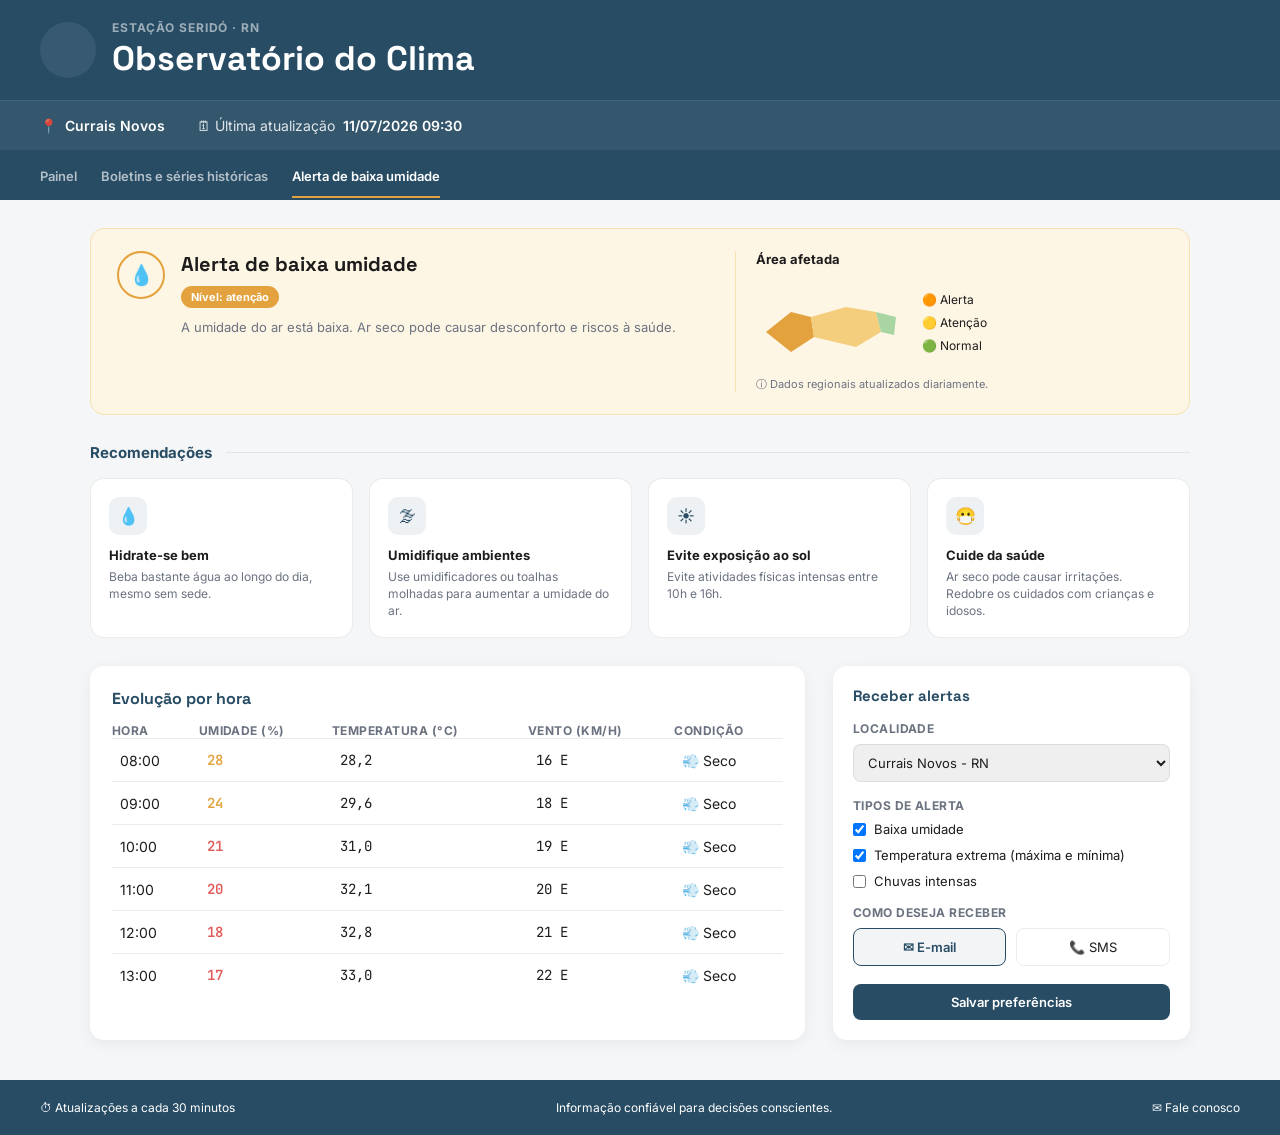
==== alerta/index.html @ 80318974 "Co-authored-by: CARLOS EDUARDO <eduardocarlospereira570-creator@users.noreply.github.com>" ====
<!DOCTYPE html>
<html lang="pt-BR">
<head>
<meta charset="UTF-8">
<meta name="viewport" content="width=device-width, initial-scale=1.0">
<title>Alerta de Baixa Umidade — Observatório do Clima</title>
<link rel="preconnect" href="https://fonts.googleapis.com">
<link rel="preconnect" href="https://fonts.gstatic.com" crossorigin>
<link href="https://fonts.googleapis.com/css2?family=Space+Grotesk:wght@500;600;700&family=Inter:wght@400;500;600&family=JetBrains+Mono:wght@400;500;700&display=swap" rel="stylesheet">
<link rel="stylesheet" href="../style-base.css">
<link rel="stylesheet" href="style-alerta.css">
</head>

<body>

<header class="cabecalho">
  <div class="marca">
    <div class="selo"></div>
    <div>
      <p class="rotulo-superior">Estação Seridó · RN</p>
      <h1 class="titulo-destaque">Observatório do Clima</h1>
    </div>
  </div>
  <div class="linha-meta">
    <div class="item-meta">📍 <strong>Currais Novos</strong></div>
    <div class="item-meta">🗓 Última atualização <strong>11/07/2026 09:30</strong></div>
  </div>

  <nav class="nav-paginas">
    <a href="../painel/index.html">Painel</a>
    <a href="../boletins/index.html">Boletins e séries históricas</a>
    <a href="../alerta/index.html" class="ativo">Alerta de baixa umidade</a>
  </nav>
</header>

<div class="conteudo">

  <!-- TOPO: DETALHE DO ALERTA + ÁREA AFETADA -->
  <div class="topo-alerta">

    <div class="alerta-detalhe">
      <div class="icone-alerta">💧</div>
      <div>
        <h2 class="titulo-destaque">Alerta de baixa umidade</h2>
        <span class="nivel-selo">Nível: atenção</span>
        <p>A umidade do ar está baixa. Ar seco pode causar desconforto e riscos à saúde.</p>
      </div>
    </div>

    <div class="area-afetada">
      <h3>Área afetada</h3>
      <div class="mapa-wrap">
        <svg class="mapa-svg" width="150" height="90" viewBox="0 0 150 90">
          <!-- forma simplificada do estado, dividida em regiões aproximadas -->
          <path d="M10,55 L35,35 L55,40 L58,60 L35,75 Z" fill="#E3A23D"></path>
          <path d="M55,40 L90,30 L120,35 L125,55 L100,70 L58,60 Z" fill="#F4CE7C"></path>
          <path d="M120,35 L140,40 L138,58 L125,55 Z" fill="#A8D5A2"></path>
        </svg>
        <div class="mapa-legenda">
          <span>🟠 Alerta</span>
          <span>🟡 Atenção</span>
          <span>🟢 Normal</span>
        </div>
      </div>
      <div class="mapa-nota">ⓘ Dados regionais atualizados diariamente.</div>
    </div>

  </div>

  <!-- RECOMENDAÇÕES -->
  <div class="titulo-secao"><h2>Recomendações</h2><div class="linha-titulo"></div></div>

  <div class="recomendacoes">
    <div class="recomendacao-card">
      <div class="recomendacao-icone">💧</div>
      <h4>Hidrate-se bem</h4>
      <p>Beba bastante água ao longo do dia, mesmo sem sede.</p>
    </div>
    <div class="recomendacao-card">
      <div class="recomendacao-icone">🌫</div>
      <h4>Umidifique ambientes</h4>
      <p>Use umidificadores ou toalhas molhadas para aumentar a umidade do ar.</p>
    </div>
    <div class="recomendacao-card">
      <div class="recomendacao-icone">☀️</div>
      <h4>Evite exposição ao sol</h4>
      <p>Evite atividades físicas intensas entre 10h e 16h.</p>
    </div>
    <div class="recomendacao-card">
      <div class="recomendacao-icone">😷</div>
      <h4>Cuide da saúde</h4>
      <p>Ar seco pode causar irritações. Redobre os cuidados com crianças e idosos.</p>
    </div>
  </div>

  <!-- EVOLUÇÃO POR HORA + RECEBER ALERTAS -->
  <div class="layout-alerta">

    <div class="evolucao-card">
      <h3 class="titulo-destaque">Evolução por hora</h3>
      <table>
        <thead>
          <tr><th>Hora</th><th>Umidade (%)</th><th>Temperatura (°C)</th><th>Vento (km/h)</th><th>Condição</th></tr>
        </thead>
        <tbody>
          <tr><td>08:00</td><td class="numero umidade-atencao">28</td><td class="numero">28,2</td><td class="numero">16 E</td><td>💨 Seco</td></tr>
          <tr><td>09:00</td><td class="numero umidade-atencao">24</td><td class="numero">29,6</td><td class="numero">18 E</td><td>💨 Seco</td></tr>
          <tr><td>10:00</td><td class="numero umidade-critica">21</td><td class="numero">31,0</td><td class="numero">19 E</td><td>💨 Seco</td></tr>
          <tr><td>11:00</td><td class="numero umidade-critica">20</td><td class="numero">32,1</td><td class="numero">20 E</td><td>💨 Seco</td></tr>
          <tr><td>12:00</td><td class="numero umidade-critica">18</td><td class="numero">32,8</td><td class="numero">21 E</td><td>💨 Seco</td></tr>
          <tr><td>13:00</td><td class="numero umidade-critica">17</td><td class="numero">33,0</td><td class="numero">22 E</td><td>💨 Seco</td></tr>
        </tbody>
      </table>
    </div>

    <div>
      <div class="preferencias-card">
        <h3 class="titulo-destaque">Receber alertas</h3>

        <h4>Localidade</h4>
        <select>
          <option>Currais Novos - RN</option>
          <option>Seridó Potiguar - RN</option>
          <option>Oeste Potiguar - RN</option>
        </select>

        <h4>Tipos de alerta</h4>
        <label class="tipo-alerta"><input type="checkbox" checked> Baixa umidade</label>
        <label class="tipo-alerta"><input type="checkbox" checked> Temperatura extrema (máxima e mínima)</label>
        <label class="tipo-alerta"><input type="checkbox"> Chuvas intensas</label>

        <h4>Como deseja receber</h4>
        <div class="metodos-recebimento">
          <div class="metodo-opcao selecionado">✉ E-mail</div>
          <div class="metodo-opcao">📞 SMS</div>
        </div>

        <button class="botao botao-primario botao-largo" style="margin-top:18px;">Salvar preferências</button>
      </div>
    </div>

  </div>

</div>

<footer class="rodape">
  <span>⏱ Atualizações a cada 30 minutos</span>
  <span>Informação confiável para decisões conscientes.</span>
  <span>✉ Fale conosco</span>
</footer>

</body>
</html>
---- style-base.css ----
/* ==========================================================================
   OBSERVATÓRIO DO CLIMA — style-base.css
   Compartilhado pelas 3 páginas: painel, boletins e alerta.
   Precisa ser carregado ANTES do CSS específico de cada página no <head>.

   ÍNDICE:
   1. RESET E VARIÁVEIS
   2. BASE (body, tipografia)
   3. CABEÇALHO E RODAPÉ
   4. CONTAINER GERAL
   5. COMPONENTES REUTILIZÁVEIS (título de seção, botões)
   6. RESPONSIVO (regras que valem pras 3 páginas)
   ========================================================================== */


/* ==========================================================================
   1. RESET E VARIÁVEIS
   ========================================================================== */
* {
  margin: 0;
  padding: 0;
  box-sizing: border-box;
}

:root {
  --cor-primaria: #274c64;
  --cor-secundaria: #2ecc71;
  --cor-terciaria: #e35c5c;
  --cor-alerta: #e3a23d;
  --cor-fundo: #f4f6f7;
  --cor-cartao: #ffffff;
  --cor-texto: #1c1c1c;
  --cor-texto-suave: #6b7280;
  --cor-borda: rgba(0, 0, 0, 0.08);
  --raio: 14px;
  --sombra: 0 4px 16px rgba(0, 0, 0, 0.06);
  --fonte-corpo: 'Inter', sans-serif;
  --fonte-titulo: 'Space Grotesk', sans-serif;
  --fonte-mono: 'JetBrains Mono', monospace;
}


/* ==========================================================================
   2. BASE
   ========================================================================== */
body {
  background-color: var(--cor-fundo);
  color: var(--cor-texto);
  font-family: var(--fonte-corpo);
}

.titulo-destaque { font-family: var(--fonte-titulo); margin: 0; }
.numerico { font-family: var(--fonte-mono); }


/* ==========================================================================
   3. CABEÇALHO E RODAPÉ (aparecem nas 3 páginas)
   ========================================================================== */
.cabecalho {
  width: 100%;
  background-color: var(--cor-primaria);
  color: white;
  padding: 20px 40px 0;
}

.marca {
  display: flex;
  align-items: center;
  gap: 16px;
  font-size: 1.5rem;
  font-weight: bold;
}

.marca .selo {
  width: 56px;
  height: 56px;
  border-radius: 50%;
  background: rgba(255, 255, 255, 0.08);
  display: flex;
  align-items: center;
  justify-content: center;
}

.rotulo-superior {
  margin: 0 0 2px;
  font-size: 12px;
  letter-spacing: 0.08em;
  text-transform: uppercase;
  color: rgba(255, 255, 255, 0.55);
}

.marca h1 {
  font-size: 34px;
  font-weight: 700;
  color: #fff;
}

/* Currais Novos + última atualização */
.linha-meta {
  display: flex;
  gap: 32px;
  font-size: 14px;
  color: rgba(255, 255, 255, 0.85);
  background: rgba(255, 255, 255, 0.06);
  margin: 20px -40px 0;
  padding: 16px 40px;
  border-top: 1px solid rgba(255, 255, 255, 0.08);
}

.item-meta { display: flex; align-items: center; gap: 8px; }
.item-meta strong { color: #fff; font-weight: 600; }

/* menu de navegação entre as 3 páginas, dentro do cabeçalho */
.nav-paginas {
  display: flex;
  gap: 24px;
  margin-top: 14px;
  padding-top: 4px;
  padding-bottom: 2px;
}

.nav-paginas a {
  font-size: 13px;
  font-weight: 600;
  color: rgba(255, 255, 255, 0.65);
  text-decoration: none;
  padding-bottom: 12px;
  border-bottom: 2px solid transparent;
}

.nav-paginas a:hover { color: rgba(255, 255, 255, 0.9); }

.nav-paginas a.ativo {
  color: #fff;
  border-bottom-color: var(--cor-alerta);
}

.rodape {
  width: 100%;
  background-color: var(--cor-primaria);
  color: white;
  display: flex;
  justify-content: space-between;
  flex-wrap: wrap;
  gap: 10px;
  padding: 20px 40px;
  font-size: 12px;
}


/* ==========================================================================
   4. CONTAINER GERAL
   ========================================================================== */
.conteudo {
  max-width: 1180px;
  margin: 0 auto;
  padding: 28px 40px 40px;
}


/* ==========================================================================
   5. COMPONENTES REUTILIZÁVEIS (usados nas 3 páginas)
   ========================================================================== */

/* título de seção com linha ao lado (ex: "Condições agora", "Boletins recentes") */
.titulo-secao { display: flex; align-items: center; gap: 14px; margin-bottom: 16px; }
.titulo-secao h2 { font-size: 15px; font-weight: 700; white-space: nowrap; color: var(--cor-primaria); }
.titulo-secao .linha-titulo { flex: 1; height: 1px; background: var(--cor-borda); }

/* botões */
.botao {
  font-family: var(--fonte-corpo);
  font-size: 13px;
  font-weight: 600;
  padding: 10px 18px;
  border-radius: 8px;
  border: none;
  cursor: pointer;
}

.botao-primario { background: var(--cor-primaria); color: #fff; }
.botao-secundario { background: transparent; color: var(--cor-primaria); border: 1px solid var(--cor-borda); }
.botao-largo { width: 100%; margin-top: 12px; }

/* tabela padrão (usada nas 3 páginas, com pequenos ajustes locais em cada CSS específico) */
table { width: 100%; border-collapse: collapse; font-size: 14px; }

thead th {
  text-align: left;
  font-size: 12px;
  text-transform: uppercase;
  letter-spacing: 0.04em;
  color: var(--cor-texto-suave);
  border-bottom: 1px solid var(--cor-borda);
}

tbody td { padding: 12px 8px; border-bottom: 1px solid var(--cor-borda); }
tbody tr:last-child td { border-bottom: none; }


/* ==========================================================================
   6. RESPONSIVO (regras válidas nas 3 páginas)
   ========================================================================== */
@media (max-width: 560px) {
  .cabecalho, .conteudo, .rodape { padding-left: 20px; padding-right: 20px; }
}
---- alerta/style-alerta.css ----
/* ==========================================================================
   OBSERVATÓRIO DO CLIMA — style-alerta.css
   Estilos EXCLUSIVOS da página alerta/index.html
   Precisa do style-base.css carregado antes (variáveis, cabeçalho, rodapé,
   botões e título de seção vêm de lá).
   ========================================================================== */

/* topo: cartão de alerta + área afetada, lado a lado */
.topo-alerta {
  display: grid;
  grid-template-columns: 1.4fr 1fr;
  gap: 20px;
  background: #FEF6E4;
  border: 1px solid #F6E2B3;
  border-radius: var(--raio);
  padding: 22px 26px;
  margin-bottom: 28px;
}

.alerta-detalhe { display: flex; gap: 16px; }

.icone-alerta {
  width: 48px;
  height: 48px;
  flex-shrink: 0;
  border-radius: 50%;
  border: 2px solid var(--cor-alerta);
  color: var(--cor-alerta);
  display: flex;
  align-items: center;
  justify-content: center;
  font-size: 20px;
}

.alerta-detalhe h2 { font-size: 20px; margin-bottom: 8px; }

.nivel-selo {
  display: inline-block;
  background: var(--cor-alerta);
  color: #fff;
  font-size: 11px;
  font-weight: 700;
  padding: 4px 10px;
  border-radius: 999px;
  margin-bottom: 10px;
}

.alerta-detalhe p { font-size: 13px; color: var(--cor-texto-suave); line-height: 1.5; }

/* área afetada (mapa simplificado) */
.area-afetada { border-left: 1px solid #F6E2B3; padding-left: 20px; }
.area-afetada h3 { font-size: 13px; margin-bottom: 10px; color: var(--cor-texto); }

.mapa-wrap { display: flex; align-items: center; gap: 16px; }
.mapa-svg { flex-shrink: 0; }

.mapa-legenda { display: flex; flex-direction: column; gap: 8px; font-size: 12px; }
.mapa-legenda span { display: flex; align-items: center; gap: 6px; }

.mapa-nota {
  font-size: 11px;
  color: var(--cor-texto-suave);
  margin-top: 10px;
  display: flex;
  gap: 6px;
}

/* recomendações */
.recomendacoes {
  display: grid;
  grid-template-columns: repeat(4, 1fr);
  gap: 16px;
  margin-bottom: 28px;
}

.recomendacao-card {
  background: var(--cor-cartao);
  border: 1px solid var(--cor-borda);
  border-radius: var(--raio);
  padding: 18px;
}

.recomendacao-icone {
  width: 38px;
  height: 38px;
  border-radius: 10px;
  background: rgba(39, 76, 100, 0.08);
  color: var(--cor-primaria);
  display: flex;
  align-items: center;
  justify-content: center;
  margin-bottom: 12px;
  font-size: 17px;
}

.recomendacao-card h4 { font-size: 13px; margin-bottom: 6px; }
.recomendacao-card p { font-size: 12px; color: var(--cor-texto-suave); line-height: 1.4; }

/* duas colunas: evolução por hora + preferências de alerta */
.layout-alerta { display: grid; grid-template-columns: 2fr 1fr; gap: 28px; }

.evolucao-card {
  background: var(--cor-cartao);
  border-radius: var(--raio);
  box-shadow: var(--sombra);
  padding: 22px;
}

.evolucao-card h3 { font-size: 16px; margin-bottom: 14px; color: var(--cor-primaria); }

.numero { font-family: var(--fonte-mono); }
.umidade-atencao { color: var(--cor-alerta); font-weight: 600; }
.umidade-critica { color: var(--cor-terciaria); font-weight: 600; }

/* cartão de preferências de alerta, na lateral */
.preferencias-card {
  background: var(--cor-cartao);
  border-radius: var(--raio);
  box-shadow: var(--sombra);
  padding: 20px;
}

.preferencias-card h3 { font-size: 15px; margin-bottom: 16px; color: var(--cor-primaria); }
.preferencias-card h4 { font-size: 12px; text-transform: uppercase; letter-spacing: 0.04em; color: var(--cor-texto-suave); margin: 16px 0 8px; }

.preferencias-card select {
  width: 100%;
  font-family: var(--fonte-corpo);
  font-size: 13px;
  padding: 9px 10px;
  border-radius: 8px;
  border: 1px solid var(--cor-borda);
  color: var(--cor-texto);
}

.tipo-alerta {
  display: flex;
  align-items: center;
  gap: 8px;
  font-size: 13px;
  margin-bottom: 10px;
}

.metodos-recebimento { display: flex; gap: 10px; }

.metodo-opcao {
  flex: 1;
  display: flex;
  align-items: center;
  justify-content: center;
  gap: 6px;
  font-size: 13px;
  padding: 10px;
  border-radius: 8px;
  border: 1px solid var(--cor-borda);
  cursor: pointer;
}

.metodo-opcao.selecionado {
  border-color: var(--cor-primaria);
  background: rgba(39, 76, 100, 0.06);
  color: var(--cor-primaria);
  font-weight: 600;
}


/* ===== RESPONSIVO (só do alerta) ===== */
@media (max-width: 900px) {
  .topo-alerta { grid-template-columns: 1fr; }
  .area-afetada { border-left: none; padding-left: 0; border-top: 1px solid #F6E2B3; padding-top: 16px; }
  .recomendacoes { grid-template-columns: repeat(2, 1fr); }
  .layout-alerta { grid-template-columns: 1fr; }
}

@media (max-width: 560px) {
  .recomendacoes { grid-template-columns: 1fr; }
}
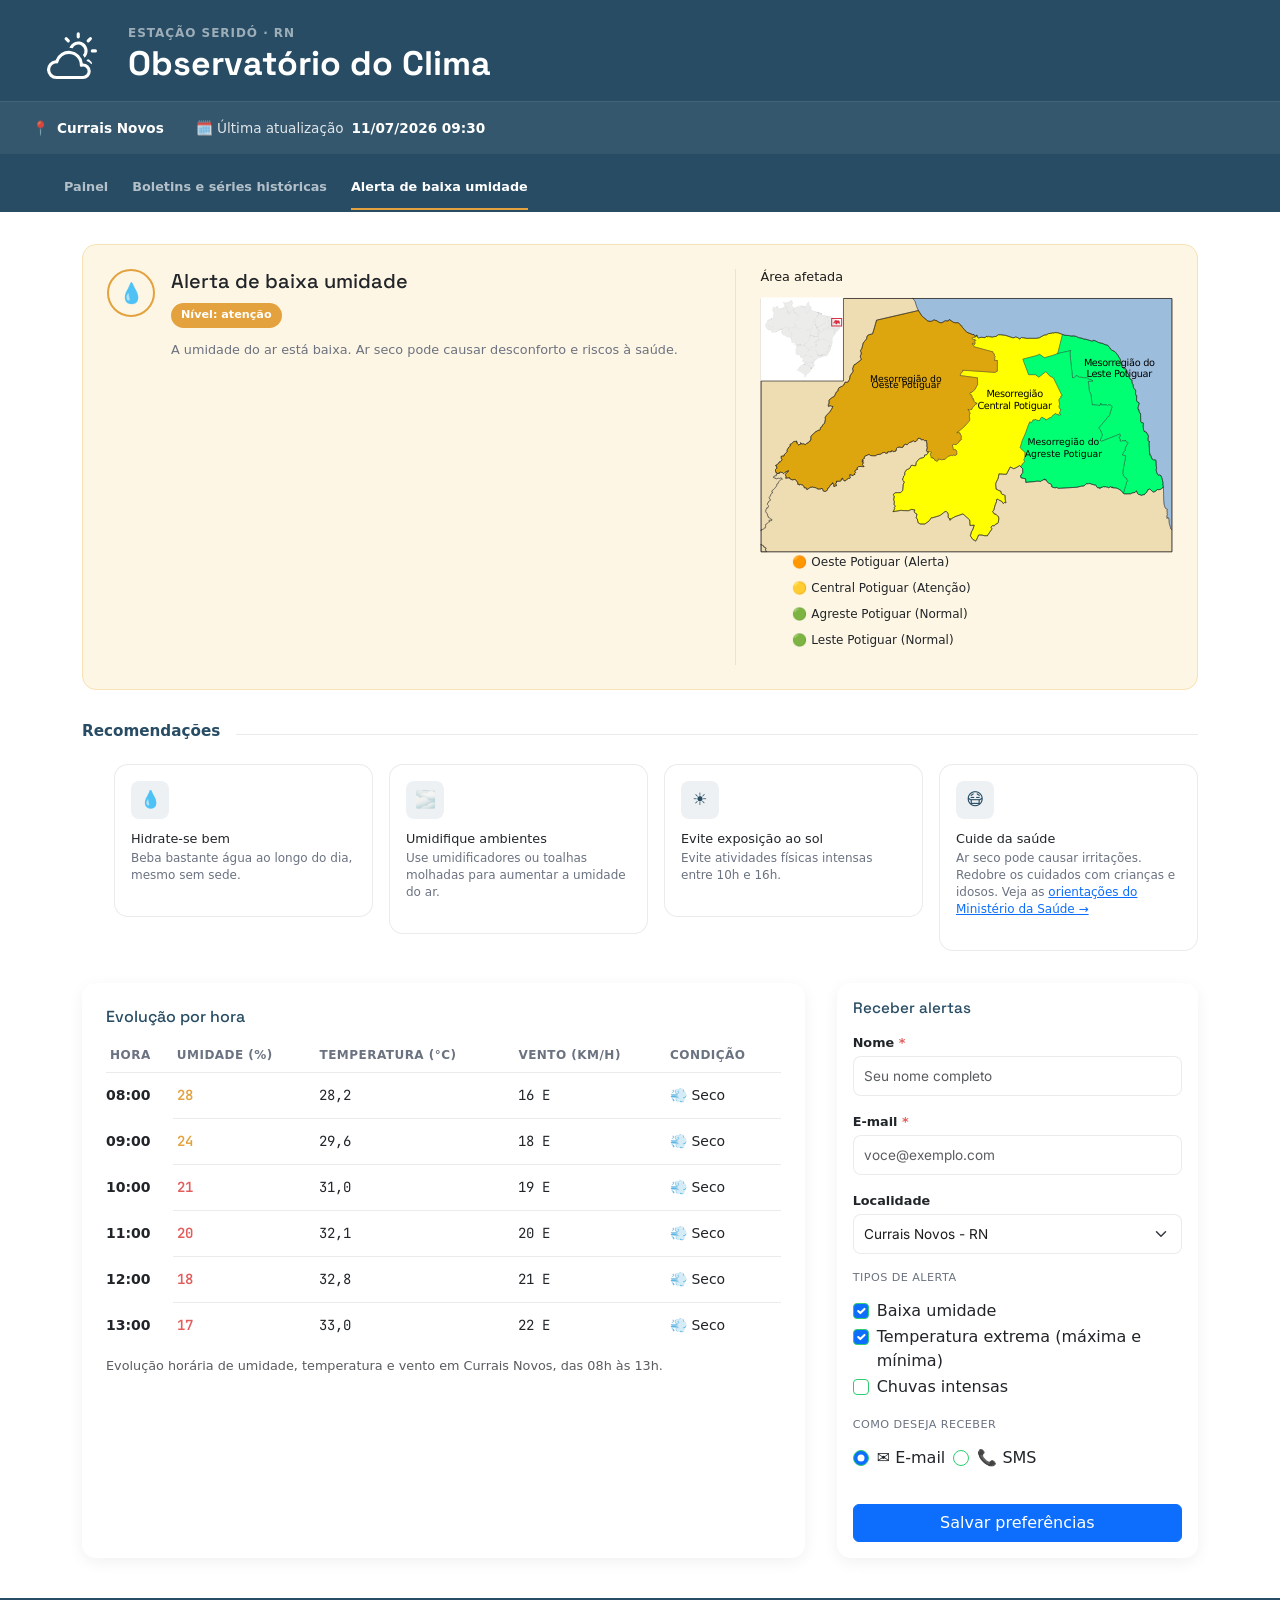
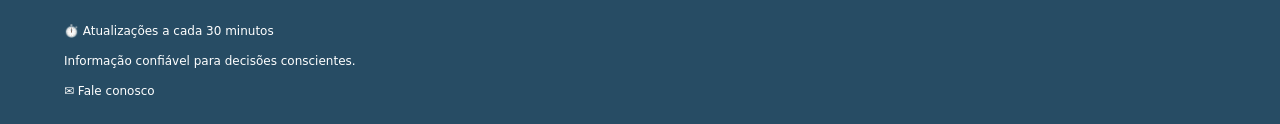
==== commit 1eec3305: "Resultado Final Co-authored-by: CARLOS EDUARDO <eduardocarlospereira570-creator@users.noreply.github" ====
--- a/alerta/index.html
+++ b/alerta/index.html
@@ -9,13 +9,20 @@
 <link href="https://fonts.googleapis.com/css2?family=Space+Grotesk:wght@500;600;700&family=Inter:wght@400;500;600&family=JetBrains+Mono:wght@400;500;700&display=swap" rel="stylesheet">
 <link rel="stylesheet" href="../style-base.css">
 <link rel="stylesheet" href="style-alerta.css">
+<!-- Bootstrap usado só no formulário "Receber alertas"  -->
+<link href="https://cdn.jsdelivr.net/npm/bootstrap@5.3.3/dist/css/bootstrap.min.css" rel="stylesheet">
 </head>
 
 <body>
 
 <header class="cabecalho">
   <div class="marca">
-    <div class="selo"></div>
+    <div class="selo">
+      <svg xmlns="http://www.w3.org/2000/svg" width="80" height="50" fill="currentColor" class="bi bi-cloud-sun" viewBox="0 0 16 16" aria-hidden="true">
+        <path d="M7 8a3.5 3.5 0 0 1 3.5 3.555.5.5 0 0 0 .624.492A1.503 1.503 0 0 1 13 13.5a1.5 1.5 0 0 1-1.5 1.5H3a2 2 0 1 1 .1-3.998.5.5 0 0 0 .51-.375A3.5 3.5 0 0 1 7 8m4.473 3a4.5 4.5 0 0 0-8.72-.99A3 3 0 0 0 3 16h8.5a2.5 2.5 0 0 0 0-5z"/>
+        <path d="M10.5 1.5a.5.5 0 0 0-1 0v1a.5.5 0 0 0 1 0zm3.743 1.964a.5.5 0 1 0-.707-.707l-.708.707a.5.5 0 0 0 .708.708zm-7.779-.707a.5.5 0 0 0-.707.707l.707.708a.5.5 0 1 0 .708-.708zm1.734 3.374a2 2 0 1 1 3.296 2.198q.3.423.516.898a3 3 0 1 0-4.84-3.225q.529.017 1.028.129m4.484 4.074c.6.215 1.125.59 1.522 1.072a.5.5 0 0 0 .039-.742l-.707-.707a.5.5 0 0 0-.854.377M14.5 6.5a.5.5 0 0 0 0 1h1a.5.5 0 0 0 0-1z"/>
+      </svg>
+    </div>
     <div>
       <p class="rotulo-superior">Estação Seridó · RN</p>
       <h1 class="titulo-destaque">Observatório do Clima</h1>
@@ -26,20 +33,22 @@
     <div class="item-meta">🗓 Última atualização <strong>11/07/2026 09:30</strong></div>
   </div>
 
-  <nav class="nav-paginas">
-    <a href="../painel/index.html">Painel</a>
-    <a href="../boletins/index.html">Boletins e séries históricas</a>
-    <a href="../alerta/index.html" class="ativo">Alerta de baixa umidade</a>
+  <nav class="nav-paginas" aria-label="Navegação principal">
+    <ul class="lista-sem-marcador" style="display:flex; flex-wrap:wrap; gap:inherit; margin:0;">
+      <li><a href="../painel/index.html">Painel</a></li>
+      <li><a href="../boletins/index.html">Boletins e séries históricas</a></li>
+      <li><a href="../alerta/index.html" class="ativo" aria-current="page">Alerta de baixa umidade</a></li>
+    </ul>
   </nav>
 </header>
 
-<div class="conteudo">
+<main class="conteudo">
 
   <!-- TOPO: DETALHE DO ALERTA + ÁREA AFETADA -->
-  <div class="topo-alerta">
+  <section class="topo-alerta" aria-label="Detalhe do alerta atual" role="status">
 
     <div class="alerta-detalhe">
-      <div class="icone-alerta">💧</div>
+      <div class="icone-alerta" aria-hidden="true">💧</div>
       <div>
         <h2 class="titulo-destaque">Alerta de baixa umidade</h2>
         <span class="nivel-selo">Nível: atenção</span>
@@ -49,104 +58,544 @@
 
     <div class="area-afetada">
       <h3>Área afetada</h3>
-      <div class="mapa-wrap">
-        <svg class="mapa-svg" width="150" height="90" viewBox="0 0 150 90">
-          <!-- forma simplificada do estado, dividida em regiões aproximadas -->
-          <path d="M10,55 L35,35 L55,40 L58,60 L35,75 Z" fill="#E3A23D"></path>
-          <path d="M55,40 L90,30 L120,35 L125,55 L100,70 L58,60 Z" fill="#F4CE7C"></path>
-          <path d="M120,35 L140,40 L138,58 L125,55 Z" fill="#A8D5A2"></path>
-        </svg>
-        <div class="mapa-legenda">
-          <span>🟠 Alerta</span>
-          <span>🟡 Atenção</span>
-          <span>🟢 Normal</span>
-        </div>
+     <div class="mapa-wrap">
+        <div class="area-affected">
+        <svg
+   xmlns:dc="http://purl.org/dc/elements/1.1/"
+   xmlns:cc="http://creativecommons.org/ns#"
+   xmlns:rdf="http://www.w3.org/1999/02/22-rdf-syntax-ns#"
+   xmlns:svg="http://www.w3.org/2000/svg"
+   xmlns="http://www.w3.org/2000/svg"
+   xmlns:sodipodi="http://sodipodi.sourceforge.net/DTD/sodipodi-0.dtd"
+   xmlns:inkscape="http://www.inkscape.org/namespaces/inkscape"
+   xml:space="preserve"
+   width="450mm"
+   height="279.4mm"
+   style="shape-rendering:geometricPrecision; text-rendering:geometricPrecision; image-rendering:optimizeQuality; fill-rule:evenodd"
+   viewBox="0 0 450000 279400"
+   id="svg3746"
+   version="1.1"
+   inkscape:version="0.48.1 "
+   sodipodi:docname="a - Cópia.svg"><metadata
+   id="metadata4061"><rdf:RDF><cc:Work
+       rdf:about=""><dc:format>image/svg+xml</dc:format><dc:type
+         rdf:resource="http://purl.org/dc/dcmitype/StillImage" /><dc:title /></cc:Work></rdf:RDF></metadata><sodipodi:namedview
+   pagecolor="#ffffff"
+   bordercolor="#666666"
+   borderopacity="1"
+   objecttolerance="10"
+   gridtolerance="10"
+   guidetolerance="10"
+   inkscape:pageopacity="0"
+   inkscape:pageshadow="2"
+   inkscape:window-width="1024"
+   inkscape:window-height="538"
+   id="namedview4059"
+   showgrid="false"
+   inkscape:zoom="0.44"
+   inkscape:cx="714.54785"
+   inkscape:cy="541.24847"
+   inkscape:window-x="-8"
+   inkscape:window-y="-8"
+   inkscape:window-maximized="1"
+   inkscape:current-layer="svg3746" />
+<defs
+   id="defs3748">
+<style
+   type="text/css"
+   id="style3750">
+
+.str0 {stroke:#72706F;stroke-width:76;stroke-linecap:round;stroke-linejoin:round}
+.str5 {stroke:#C2C1C1;stroke-width:76}
+.str2 {stroke:#131516;stroke-width:76;stroke-linecap:round;stroke-linejoin:round}
+.str6 {stroke:#D82B40;stroke-width:76}
+.str4 {stroke:#1F1A17;stroke-width:353}
+.str1 {stroke:#72706F;stroke-width:353;stroke-linecap:round;stroke-linejoin:round}
+.str3 {stroke:#131516;stroke-width:353;stroke-linecap:round;stroke-linejoin:round}
+.str8 {stroke:#1F1A17;stroke-width:706}
+.str7 {stroke:#D82B40;stroke-width:1058}
+.fil3 {fill:none}
+.fil4 {fill:#FFFFFF}
+.fil2 {fill:#9DBDDD}
+.fil0 {fill:#EEDDB3}
+.fil1 {fill:#F6EAD9}
+.fil6 {fill:#D82B40}
+.fil5 {fill:#ECECEB}
+
+</style>
+</defs>
+<g
+   id="Terreno">
+<path
+   id="uf_23"
+   class="fil0"
+   d="M166726 1622l1767 2210 767 1332 1607 5306 1631 3732 113 57 -525 661 -11751 2711 -10450 2410 -2408 555 -20345 4697 -1281 4591 -1054 3783 -1978 6400 -118 195 -3962 924 -1324 841 -90 69 -653 1268 -443 2338 -3693 4565 -1330 5564 -1608 2791 368 1010 404 1112 -10 1615 -859 1867 -41 409 169 1245 836 1623 -59 946 -376 276 -1005 738 -2019 1579 -2760 2160 -1376 543 -1255 2631 -52 551 -542 1075 463 2269 -137 1283 -2417 3454 -67 93 -597 1026 -638 4100 -725 599 -417 1363 -327 425 -1489 494 -1775 -265 -1656 3385 -1129 794 -3938 1991 -571 893 -357 856 -44 1708 -1831 1062 -2379 5008 -2238 1049 -2719 2102 -717 959 0 33 -16 3028 -802 1926 87 1551 208 286 1631 -815 1343 195 499 527 1221 77 -1329 2824 -29 42 -2057 3076 -3753 3943 -303 514 -939 1595 301 1774 -1014 4640 -2062 1644 -489 1703 -1482 964 -97 65 -435 604 51 1029 -144 841 -1255 857 -954 -373 -1029 1093 -1597 560 -4506 4113 -839 1276 -62 92 -43 3743 -890 774 116 476 -679 56 -1163 1353 -247 486 -1615 376 -1641 1618 -1770 -1163 -1973 394 -293 -386 -879 -1152 -67 1571 -2097 908 -840 -646 -860 -1126 165 -759 -859 -252 301 -1366 -1389 281 -766 -224 -391 445 -973 121 -2137 2024 -1859 1132 563 1504 -1726 1250 -175 126 -1289 2289 -784 1755 509 506 -126 402 -3235 3222 -67 1320 -3030 285 -245 2385 1122 1087 -438 620 -565 1068 -1191 1108 -864 -172 -1004 2104 -995 530 -1307 923 -527 515 828 496 80 1011 64 812 502 304 -1788 1595 -28 1738 522 1919 1497 574 106 406 -232 90 -231 581 -988 276 314 1293 -1772 129 -494 262 -291 975 -833 358 928 848 558 -156 916 144 54 501 394 219 519 103 2549 -656 1031 447 1467 -1000 210 100 1227 1692 -774 -192 -3485 3006 -77 538 -172 1204 -1572 846 -69 1795 -2876 3542 -2027 1494 -447 1752 656 486 403 -327 -2286 2745 110 589 -815 522 -54 792 -1144 1402 1162 1023 442 1716 -2049 1335 -289 1360 -717 340 -214 1384 1186 1396 -28 1147 -556 1076 -1216 133 208 525 -455 162 -1019 1996 366 625 -301 515 -11 17 916 1991 1044 720 -183 1233 885 1344 -198 554 -43 123 97 265 1281 437 1317 1608 1741 640 -380 1263 -1412 -476 -1363 47 -96 110 659 828 100 741 -1613 412 -748 707 -664 1023 -1795 1076 -118 216 854 1103 -229 365 -577 919 209 877 -553 195 -767 270 -1363 1075 -1854 214 18 1096 -237 18 0 -253222 165568 0zm-165568 268551l296 105 2585 1294 193 1299 2338 875 -26 753 -841 1518 679 401 484 1129 594 422 -6302 0 0 -7796z" />
+<path
+   id="uf_25"
+   class="fil0"
+   d="M1158 254820l224 -15 -18 -1096 1854 -213 1363 -1075 767 -270 553 -196 -208 -877 576 -918 229 -365 -854 -1104 118 -216 1795 -1075 664 -1024 748 -707 1613 -412 -100 -740 -659 -829 95 -110 1364 -46 1412 475 380 -1262 -1741 -641 -1317 -1607 -1281 -438 -97 -265 43 -123 198 -553 -884 -1345 182 -1232 -1044 -720 -916 -1991 11 -18 301 -515 -366 -624 1019 -1996 455 -163 -208 -524 1217 -134 555 -1075 28 -1147 -1185 -1397 213 -1384 718 -339 288 -1361 2050 -1335 -443 -1715 -1162 -1024 1144 -1402 54 -792 816 -522 -111 -589 2286 -2744 -403 326 -656 -486 447 -1751 2027 -1495 2876 -3541 69 -1796 1572 -846 172 -1204 77 -537 3485 -3007 774 193 -1226 -1692 -211 -101 -1466 1001 -1032 -448 -2549 656 -519 -103 -394 -218 -54 -502 -915 -144 -559 157 -928 -849 833 -357 291 -975 494 -263 1772 -128 -314 -1294 988 -275 231 -581 232 -90 352 -137 1793 -103 -561 -357 566 -715 1289 -252 1656 337 268 74 1427 1238 1317 -1371 1085 -548 1091 -759 2014 -401 -2068 1816 -1626 2284 -20 203 820 1656 -368 2065 2392 -275 1688 -409 92 59 311 1163 2567 1260 2338 -439 584 -47 1047 682 553 463 376 419 270 1021 797 623 170 2155 1147 -250 339 975 1158 -581 553 -28 388 185 437 208 980 -105 165 92 1322 1611 548 1468 139 226 2150 134 622 1898 3771 -2623 658 293 1369 -635 1196 360 208 36 3125 537 970 1179 563 100 3079 -8 1556 -892 1448 3161 1816 411 110 26 404 -62 2068 -1427 304 -1863 1451 -900 1430 -2572 241 -203 798 -321 316 -741 648 -67 265 -1188 671 -114 54 44 157 1191 898 939 -514 1528 846 126 766 72 592 -736 1064 -20 -848 -2609 1376 -1617 -723 -211 82 -348 4054 -84 1219 -931 77 -1595 1479 -810 23 1154 1374 1701 1270 -31 538 -98 988 -1126 33 -24 2084 -1407 1319 55 471 -368 231 -623 -496 -522 33 -2675 3326 1230 653 -1004 1489 -385 -303 -1016 1155 -1402 -1047 -1088 1108 -1325 1302 -455 931 -442 5 -52 -1101 -895 1595 -1684 1862 -309 2588 123 1728 83 -36 -363 -13 -126 -1564 -1585 111 -869 1167 -1353 -1864 -972 1728 -826 -43 -136 -307 -334 -1196 -371 240 -373 1052 -1111 1183 -491 -95 -1700 627 -746 3884 -1723 815 -216 34 -11 1242 1104 2361 298 3665 28 965 -1118 2600 -394 1909 -288 1761 -1335 1320 -442 471 -399 1049 1065 2420 164 428 -1533 1736 -35 2183 -47 -59 -908 1644 6 745 848 2817 -782 592 -2919 962 -921 2312 -375 2124 442 1662 -399 1232 -2600 507 -239 846 -275 2006 434 2183 -2227 3113 -1137 1206 -885 196 -7 1206 918 1692 -268 1042 -1095 658 -1659 337 -458 1181 -155 339 16 1284 190 990 1569 1785 -391 437 3 1101 1078 2384 -3 -193 810 587 3292 -244 1847 635 1355 -923 3722 1021 1374 1105 -172 -1026 2098 -1000 1140 -2194 350 -165 1787 -1085 916 -2881 669 -604 282 -525 245 -1600 1178 -2227 2958 -489 3480 -1420 97 -2392 -468 -1350 245 -1098 2675 -587 522 -139 66 -2865 1379 -679 494 -1484 2361 -26 2922 -1288 1219 -31 1209 -75 113 -782 1188 -149 1801 1266 1114 571 1183 -47 84 -1034 1870 -697 7189 -2096 1968 -229 111 -1908 126 -1384 -16 -2173 98 -414 18 -271 149 -1625 1785 298 1101 677 543 -620 3480 -31 1296 514 339 173 1148 -314 2811 1291 2114 -1055 1507 494 880 -1607 3477 9061 -1504 1129 308 6441 168 3328 -1438 3583 579 -756 2240 1201 1309 1875 928 -576 3156 -504 978 1846 1512 -378 820 607 1302 31 1474 2405 1589 5144 85 4504 -3161 2698 -3752 1070 113 5229 -1541 1872 -553 2125 -1096 823 -643 3752 -2929 1438 -49 1443 1489 682 2202 -175 1996 432 1365 589 551 1394 128 -754 955 229 841 2323 -2094 3192 -1813 134 -77 4081 -1428 4571 -1548 7297 6559 383 6052 4599 -276 -1734 5049 -1453 2326 -303 1777 -762 2320 77 293 2547 3621 2991 1752 628 -278 195 -283 2472 -5658 270 -309 3668 136 187 54 2079 607 2448 24 790 329 4902 -7266 134 -962 -787 -988 435 -1191 1129 -846 1931 157 1526 -1790 2183 -849 589 -766 661 -4152 -365 -2508 -928 -725 -1155 -872 -65 -123 -486 -633 -666 -260 -121 -28 -1239 -283 -1590 -2392 36 -396 1175 -1433 1217 -4869 1842 -4861 -54 -208 -327 -1245 1258 -615 684 124 694 707 3344 1513 1518 2340 1309 -1193 1301 594 278 -399 -620 -3030 -262 -4606 -677 -793 -1090 -339 -1245 -252 -49 -10 -1036 -949 -500 -2477 -2086 -708 -2201 -1301 -774 -144 -268 -2565 -229 -2183 106 -1582 512 -1417 2026 -4087 299 -1641 596 -3272 4517 345 3626 134 4188 -7997 3742 1875 2189 -887 56 -23 4198 -2426 1433 1415 1813 1790 100 1006 54 3323 -123 368 -1785 2566 -288 417 -129 512 247 1443 85 265 1132 399 1800 424 2274 473 162 3858 3588 -404 1047 -118 4501 -270 3315 -610 1363 324 515 -344 1890 435 957 -865 551 -192 218 -78 1150 -401 787 -1247 856 612 -123 522 766 26 643 -569 1230 2572 1703 1412 2744 1263 579 1181 -533 895 648 206 234 763 3247 919 1453 -533 2466 1014 10672 -638 8567 -512 774 -46 26 -3 5311 -1332 1150 115 448 -87 450 -136 877 -551 2438 -2091 1245 445 725 -141 255 -268 201 -208 336 -57 2529 985 1934 363 396 602 1957 -234 939 1291 54 648 1209 1014 13 10 87 141 1914 42 -72 504 676 118 227 -41 473 -152 141 -87 602 -998 695 128 329 -357 507 365 761 -437 216 -376 885 381 633 -296 1281 116 658 640 445 -373 921 697 818 95 470 -432 1042 -54 471 -669 54 6 1525 1149 471 -871 123 974 2065 108 1904 242 612 77 427 147 2230 1206 1793 1068 2723 3112 1230 671 6584 -54 2500 -1155 2444 -262 908 -1157 10 -34 180 -605 556 253 1172 2698 1024 969 643 24 2775 967 1500 -782 1373 116 1533 -1979 1081 -696 1280 -2897 1037 85 237 -666 717 -290 3326 3160 1103 368 2434 -1250 987 -1358 1142 -288 900 358 2230 -543 1451 -1309 1013 -576 170 334 244 484 235 12970 377 4342 960 3341 805 1440 1877 839 -416 1227 69 1389 255 1211 -322 1273 646 952 -1162 1585 691 395 -51 1395 -427 244 1739 -229 416 -15 350 2636 262 3380 1281 4094 -5 1201 1664 1930 0 23714 -441889 0 -676 -481 -484 -1129 -679 -401 841 -1518 26 -754 -2338 -874 -193 -1299 -2585 -1294 -270 -95 0 -15304z" />
+<path
+   id="uf_24"
+   class="fil1"
+   d="M17241 183837l527 -515 1307 -923 995 -530 1004 -2104 864 173 1191 -1109 565 -1067 438 -620 -1122 -1088 245 -2384 3030 -286 67 -1319 3235 -3223 126 -401 -509 -507 784 -1754 1289 -2289 175 -126 1726 -1250 -563 -1505 1859 -1132 2137 -2024 973 -121 391 -445 766 224 1389 -281 -301 1366 859 252 -165 759 860 1127 840 645 2097 -908 67 -1571 879 1152 293 386 1973 -394 1770 1163 1641 -1618 1615 -375 247 -486 1163 -1353 679 -57 -116 -476 890 -774 43 -3742 62 -93 839 -1276 4506 -4112 1597 -561 1029 -1093 954 373 1255 -857 144 -841 -51 -1029 435 -604 97 -64 1482 -965 489 -1703 2062 -1643 1014 -4640 -301 -1775 939 -1594 303 -515 3753 -3943 2057 -3076 29 -41 1329 -2825 -1221 -77 -499 -527 -1343 -195 -1631 815 -208 -285 -87 -1552 802 -1926 16 -3027 0 -34 717 -959 2719 -2101 2238 -1050 2379 -5008 1831 -1062 44 -1708 357 -856 571 -893 3938 -1991 1129 -794 1656 -3385 1775 265 1489 -494 327 -424 417 -1363 725 -600 638 -4100 597 -1026 67 -93 2417 -3454 137 -1283 -463 -2269 542 -1075 52 -550 1255 -2632 1376 -542 2760 -2161 2019 -1579 1005 -738 376 -275 59 -947 -836 -1623 -169 -1245 41 -409 859 -1867 10 -1615 -404 -1111 -368 -1011 1608 -2791 1330 -5563 3693 -4566 443 -2338 653 -1268 90 -69 1324 -841 3962 -923 118 -196 1978 -6399 1054 -3784 1281 -4591 20345 -4696 2408 -556 10450 -2410 11751 -2711 525 -661 1052 1821 2508 3982 1307 1532 3400 2593 1677 1777 993 317 2945 409 1532 -697 1269 -808 1355 -67 1698 895 131 -329 2917 1942 2193 556 1042 -253 3578 -2080 2124 334 1070 -316 854 -448 260 -913 4789 3285 2384 365 2310 -221 3105 2693 2189 3032 4333 4787 4494 1782 2194 828 1129 -149 -334 527 1455 1299 1245 -241 445 -934 522 -21 214 2125 1476 1062 2729 -805 4432 427 1044 -1518 1494 692 715 -167 561 -658 916 597 3439 442 478 -371 3249 -349 2469 -1809 2641 -25 5358 728 3711 1219 4272 1402 2246 -376 651 -610 2060 708 2073 1286 118 417 2181 -1760 1500 273 398 -101 3501 759 10772 -41 3207 -574 2943 -1653 2451 -1281 2304 -298 2580 -1407 2737 -229 1525 -520 1836 219 476 -564 3624 301 4833 1796 3007 964 3524 124 2757 722 3066 -200 1401 442 790 -144 1204 705 1880 861 4673 960 1096 777 1286 -175 6052 1762 1212 476 933 -170 1016 -183 209 -746 5337 2642 4629 1124 2577 1268 2436 378 2755 3194 597 1309 1303 916 3655 2006 3406 4139 517 1288 468 600 1363 2376 1111 5947 643 1674 1690 2045 1590 615 568 -486 1299 1712 -85 1935 1451 2163 604 95 533 3825 787 573 1052 1664 835 419 564 -246 67 2299 244 1700 455 574 597 1005 -8 1718 568 1729 1400 1973 522 226 208 856 -146 3331 478 1806 800 319 -201 4761 340 859 1196 1697 877 11 558 630 -1363 4967 165 1957 807 252 319 2544 885 1340 332 -6 296 1050 118 7842 1000 1590 530 247 615 -494 810 424 -54 1649 -280 2989 386 555 12 1605 921 2500 2027 527 828 1806 934 584 2 764 798 1360 -510 2868 175 2176 623 836 810 77 -478 2161 409 6520 -78 905 492 5000 368 -344 370 684 561 591 630 2583 699 1183 600 -93 753 731 2166 41 579 988 275 5874 483 2624 -743 692 810 3505 926 2125 491 710 713 265 494 -448 980 442 867 294 1252 3047 1029 4497 -34 2962 440 831 72 2006 -123 116 -170 -334 -1013 576 -1451 1309 -2230 543 -900 -358 -1142 288 -988 1358 -2433 1250 -1103 -367 -3326 -3161 -718 290 -236 666 -1037 -84 -1281 2896 -1080 697 -1533 1978 -1373 -116 -1500 782 -2775 -967 -643 -24 -1024 -969 -1173 -2698 -555 -252 -180 604 -11 34 -908 1157 -2443 262 -2500 1155 -6585 54 -1229 -671 -2724 -3112 -1793 -1068 -2229 -1206 -427 -147 -613 -77 -1903 -242 -2065 -107 -124 -975 -470 871 -1526 -1149 -54 -5 -470 669 -1042 53 -471 432 -818 -95 -920 -697 -445 373 -659 -640 -1281 -116 -632 296 -885 -381 -216 376 -762 437 -506 -365 -329 357 -695 -128 -602 998 -141 87 -474 152 -226 41 -676 -118 72 -504 -1914 -41 -87 -142 -13 -10 -1209 -1014 -54 -648 -939 -1291 -1957 234 -396 -602 -1935 -362 -2528 -986 -337 57 -200 208 -255 268 -725 141 -1245 -445 -2438 2092 -878 550 -450 136 -447 88 -1150 -116 -5311 1332 -26 3 -774 46 -8568 512 -10671 638 -2467 -1014 -1453 533 -3246 -918 -234 -764 -648 -206 532 -895 -578 -1181 -2745 -1263 -1702 -1412 -1230 -2572 -643 569 -766 -26 123 -522 -856 -612 -787 1247 -1150 401 -219 78 -550 193 -957 864 -1890 -435 -515 345 -1363 -324 -3315 609 -4501 270 -1047 118 -3588 404 -162 -3858 -2274 -473 -1801 -424 -1131 -399 -85 -265 -247 -1443 129 -512 288 -416 1785 -2567 123 -368 -54 -3323 -100 -1006 -1813 -1790 -1433 -1415 -4198 2426 -56 23 -2189 887 -3742 -1875 -4188 7997 -3626 -134 -4517 -344 -597 3271 -298 1641 -2027 4087 -512 1417 -105 1582 229 2184 267 2564 775 144 2201 1301 2086 708 499 2477 1037 949 49 10 1244 252 1091 340 676 792 263 4607 620 3029 -278 399 -1302 -594 -1309 1193 -1517 -2340 -3344 -1513 -694 -707 -685 -123 -1257 614 326 1245 54 209 -1841 4861 -1217 4869 -1175 1432 -36 396 1589 2392 1240 283 121 28 666 260 486 633 64 123 1155 872 929 726 365 2507 -661 4152 -589 766 -2183 849 -1526 1790 -1932 -157 -1129 846 -434 1191 787 988 -134 962 -4902 7266 -790 -329 -2448 -23 -2079 -607 -187 -54 -3668 -137 -270 309 -2472 5658 -196 283 -627 278 -2992 -1751 -2546 -3622 -77 -293 761 -2320 304 -1777 1453 -2325 1734 -5049 -4599 275 -383 -6052 -7297 -6559 -4571 1548 -4082 1428 -134 77 -3192 1813 -2322 2094 -229 -841 754 -954 -1394 -129 -589 -550 -432 -1366 175 -1996 -682 -2202 -1443 -1489 -1438 49 -3752 2930 -823 642 -2125 1096 -1872 553 -5229 1541 -1071 -113 -2698 3752 -4503 3161 -5144 -84 -2405 -1590 -31 -1474 -607 -1301 378 -821 -1847 -1512 504 -977 577 -3156 -1876 -929 -1201 -1309 756 -2240 -3582 -579 -3329 1438 -6440 -168 -1129 -308 -9061 1505 1607 -3478 -494 -879 1055 -1508 -1291 -2114 313 -2811 -172 -1147 -514 -340 31 -1296 619 -3480 -676 -543 -298 -1101 1625 -1785 270 -149 414 -18 2174 -98 1383 16 1909 -126 229 -111 2096 -1967 697 -7189 1034 -1870 46 -85 -571 -1183 -1265 -1114 149 -1800 782 -1189 75 -113 30 -1209 1289 -1219 26 -2922 1484 -2361 679 -494 2865 -1378 139 -67 586 -522 1099 -2675 1350 -244 2392 468 1420 -98 489 -3480 2227 -2958 1600 -1178 525 -244 604 -283 2881 -669 1085 -916 164 -1787 2194 -350 1001 -1140 1026 -2098 -1106 172 -1021 -1374 924 -3721 -636 -1356 245 -1846 -587 -3293 193 -810 -2384 3 -1101 -1078 -437 -3 -1785 391 -990 -1569 -1284 -190 -340 -15 -1180 154 -337 458 -658 1659 -1042 1095 -1692 268 -1207 -918 -195 8 -1207 884 -3112 1137 -2183 2228 -2007 -435 -846 275 -507 239 -1232 2600 -1661 399 -2125 -442 -2312 375 -962 921 -591 2919 -2817 782 -746 -848 -1643 -6 59 908 -2184 47 -1736 36 -427 1533 -2420 -165 -1049 -1065 -471 399 -1320 442 -1761 1335 -1909 288 -2600 394 -965 1119 -3665 -29 -2361 -298 -1242 -1103 -34 10 -815 216 -3884 1723 -628 746 95 1700 -1183 491 -1051 1111 -240 374 1196 370 306 334 44 137 -1728 825 1864 972 -1167 1353 -111 870 1564 1584 13 126 36 363 -1729 -82 -2587 -124 -1862 309 -1595 1684 1101 895 -5 52 -931 442 -1302 455 -1108 1325 1047 1088 -1156 1402 304 1016 -1489 386 -654 1003 -3325 -1230 -34 2675 497 522 -232 623 -470 368 -1320 -54 -2083 1406 -34 24 -987 1126 -538 98 -1271 31 -1373 -1700 -23 -1155 -1479 810 -77 1595 -1219 931 -4054 85 -82 347 723 211 -1376 1618 848 2608 -1064 20 -592 736 -767 -72 -846 -126 515 -1528 -898 -939 -157 -1191 -54 -43 -671 113 -265 1188 -648 67 -317 741 -797 321 -242 203 -1430 2572 -1450 901 -304 1862 -2068 1427 -404 62 -110 -26 -1816 -411 -1448 -3161 -1556 892 -3079 8 -563 -100 -970 -1178 -3125 -538 -208 -36 -1196 -360 -1369 635 -658 -293 -3771 2624 -622 -1899 -2151 -133 -138 -227 -548 -1468 -1322 -1610 -165 -93 -980 106 -437 -209 -389 -185 -552 28 -1158 582 -339 -975 -1148 249 -169 -2155 -798 -623 -270 -1021 -375 -419 -553 -463 -1047 -682 -584 47 -2338 440 -2567 -1261 -311 -1162 -93 -60 -1687 409 -2392 276 368 -2066 -821 -1656 21 -203 1626 -2284 2067 -1816 -2013 401 -1091 759 -1085 548 -1317 1371 -1428 -1237 -267 -75 -1657 -337 -1288 252 -566 715 561 358 -1793 102 -353 137 -105 -407 -1497 -573 -522 -1919 28 -1739 1788 -1594 -502 -304 -64 -813 -80 -1010 -828 -497 5 -28z" />
+<path
+   class="fil2"
+   d="M166726 1622l282679 0 0 252633 -1664 -1930 5 -1201 -1281 -4094 -262 -3380 -350 -2636 -416 15 -1739 229 427 -244 51 -1395 -691 -395 1162 -1585 -646 -952 322 -1273 -255 -1211 -69 -1389 416 -1227 -1877 -839 -805 -1440 -960 -3341 -377 -4342 -235 -12970 -227 -451 114 -108 -72 -2006 -440 -831 34 -2962 -1029 -4497 -1252 -3047 -867 -294 -980 -442 -494 448 -713 -265 -491 -710 -926 -2125 -810 -3505 743 -692 -483 -2624 -275 -5874 -579 -988 -2166 -41 -753 -731 -600 93 -699 -1183 -630 -2583 -561 -591 -370 -684 -368 344 -492 -5000 78 -905 -409 -6520 478 -2161 -810 -77 -623 -836 -175 -2176 510 -2868 -798 -1360 -2 -764 -934 -584 -828 -1806 -2027 -527 -921 -2500 -12 -1605 -386 -555 280 -2989 54 -1649 -810 -424 -615 494 -530 -247 -1000 -1590 -118 -7842 -296 -1050 -332 6 -885 -1340 -319 -2544 -807 -252 -165 -1957 1363 -4967 -558 -630 -877 -11 -1196 -1697 -340 -859 201 -4761 -800 -319 -478 -1806 146 -3331 -208 -856 -522 -226 -1400 -1973 -568 -1729 8 -1718 -597 -1005 -455 -574 -244 -1700 -67 -2299 -564 246 -835 -419 -1052 -1664 -787 -573 -533 -3825 -604 -95 -1451 -2163 85 -1935 -1299 -1712 -568 486 -1590 -615 -1690 -2045 -643 -1674 -1111 -5947 -1363 -2376 -468 -600 -517 -1288 -3406 -4139 -3655 -2006 -1303 -916 -597 -1309 -2755 -3194 -2436 -378 -2577 -1268 -4629 -1124 -5337 -2642 -209 746 -1016 183 -933 170 -1212 -476 -6052 -1762 -1286 175 -1096 -777 -4673 -960 -1880 -861 -1204 -705 -790 144 -1401 -442 -3066 200 -2757 -722 -3524 -124 -3007 -964 -4833 -1796 -3624 -301 -476 564 -1836 -219 -1525 520 -2737 229 -2580 1407 -2304 298 -2451 1281 -2943 1653 -3207 574 -10772 41 -3501 -759 -398 101 -1500 -273 -2181 1760 -118 -417 -2073 -1286 -2060 -708 -651 610 -2246 376 -4272 -1402 -3711 -1219 -5358 -728 -2641 25 -2469 1809 -3249 349 -478 371 -3439 -442 -916 -597 -561 658 -715 167 -1494 -692 -1044 1518 -4432 -427 -2729 805 -1476 -1062 -214 -2125 -522 21 -445 934 -1245 241 -1455 -1299 334 -527 -1129 149 -2194 -828 -4494 -1782 -4333 -4787 -2189 -3032 -3105 -2693 -2310 221 -2384 -365 -4789 -3285 -260 913 -854 448 -1070 316 -2124 -334 -3578 2080 -1042 253 -2193 -556 -2917 -1942 -131 329 -1698 -895 -1355 67 -1269 808 -1532 697 -2945 -409 -993 -317 -1677 -1777 -3400 -2593 -1307 -1532 -2508 -3982 -1052 -1821 -4 6 -109 -55 -1631 -3732 -1607 -5306 -767 -1332 -1767 -2210z"
+   id="path3756" />
+</g>
+<g
+   id="Divisï¿½es dos vizinhos">
+
+
+<path
+   id="micro_230731"
+   class="fil3 str0"
+   d="M1158 270160l278 98 2585 1294 193 1298 2338 875 -26 754 -841 1517 679 401 483 1129 623 443 -6312 0 0 -7809z" />
+
+
+<path
+   id="meso_2307"
+   class="fil3 str1"
+   d="M1158 270168l291 103 2585 1293 193 1299 2338 875 -26 753 -841 1518 679 401 484 1129 604 430 -6307 0 0 -7801z" />
+
+
+
+</g>
+<g
+   id="Destaque">
+</g>
+<g
+   id="Municï¿½pios">
+
+<path
+   id="mun_2403400"
+   class="fil3 str0"
+   d="M230239 258127l303 -1777 1453 -2325 1734 -5049 489 -2318 1517 -51 1245 1687 872 348 2202 -1909 468 170 223 718 1179 223 995 -1093 1834 75 1242 -1477 990 -581 646 -80 1193 695 3094 62 636 1646 -347 635 527 1142 913 622 -1129 847 -435 1191 787 987 -134 962 -4902 7266 -790 -329 -2448 -23 -2078 -607 -3856 -193 -2742 5967 -823 561 -2991 -1752 -2546 -3621 -78 -293 762 -2321 -5 -5z" />
+</g>
+<g
+   id="Microrregiï¿½es">
+
+</g>
+<g
+   id="Mesorregiï¿½es">
+<path
+   id="meso_2402"
+   class="fil3 str3"
+   d="M145355 234180l1608 -3478 -494 -879 1054 -1508 -1291 -2114 314 -2811 -172 -1147 -515 -340 31 -1296 620 -3480 -676 -543 -299 -1100 1626 -1786 270 -149 414 -18 2173 -98 1384 16 1908 -126 230 -111 2096 -1967 697 -7189 1034 -1870 46 -85 -571 -1183 -1266 -1114 150 -1800 782 -1188 74 -114 31 -1209 1288 -1219 26 -2922 1484 -2361 680 -494 2865 -1378 139 -67 586 -522 1098 -2675 1351 -244 2392 468 1419 -98 489 -3480 2228 -2958 1599 -1178 525 -244 605 -283 2880 -669 1085 -915 165 -1788 2194 -350 1001 -1139 1026 -2099 1584 -188 1960 707 -1211 1518 447 656 -882 645 1351 1358 -397 448 75 1412 1800 -262 52 849 1399 269 895 1917 1301 331 446 669 1352 -370 836 -2256 2017 666 1448 301 3542 -563 1440 -1016 2021 -2408 1904 -198 1319 -753 739 -3 604 476 1512 -807 1194 571 838 -181 1425 -959 -239 -3667 -898 -1289 -2646 -268 -1122 -5041 1510 -810 2554 453 841 -826 2626 -2099 -195 -857 424 -604 1451 -491 859 -944 -772 -1281 666 -1749 -990 -1888 -152 -1131 -342 -353 -522 93 -280 -1029 -1340 489 -219 -409 -710 -67 -517 409 -172 -258 1790 -1677 283 379 6790 -5942 5214 -6101 149 -2834 -607 -1237 399 -1209 -311 -1497 704 -445 242 -746 -2469 -4434 1602 990 1006 -69 728 -785 676 314 1608 -2688 2459 -2569 2117 -1487 -1413 -167 -48 -636 -1171 -360 -776 -846 -337 -1908 -597 -126 72 -1284 -998 -208 -391 -857 159 -741 -745 -2108 -1112 -350 -696 -368 25 -1224 592 -602 1191 -72 470 -831 1047 -432 2076 -1837 3079 -5576 -80 -7299 -18820 -2516 13 -995 1288 -2315 968 -579 398 -784 -38 -1196 35206 2407 2549 -1237 100 -11752 -3199 -43 419 -2410 -237 -551 630 -1360 -1216 -1199 357 -1312 -826 -1121 -1129 -700 191 -800 -1237 -362 -482 206 -377 -620 -461 195 -17536 -4779 -525 -316 -360 -1217 -1407 -1157 -87 -936 650 -322 286 1029 777 -247 851 684 718 -2158 -1068 -272 16 -1708 455 -319 823 429 355 -532 -486 -774 -2269 -188 -1224 -723 -123 -548 846 -738 3197 -795 532 -1103 445 -934 522 -20 214 2124 1476 1062 2729 -805 4432 427 1044 -1517 1494 692 715 -167 561 -659 916 597 3439 442 478 -370 3249 -350 2469 -1808 2641 -26 5358 728 3711 1219 4272 1402 2246 -376 651 -609 2060 707 2073 1286 118 417 2181 -1759 1500 272 398 -100 3501 759 10772 -41 3207 -574 2943 -1654 2451 -1281 2304 -298 2580 -1407 2737 -229 1525 -519 1836 218 476 -563 3624 301 4833 1795 -5141 20839 -5831 2194 -8830 2400 -5059 -3755 -3653 1481 -14534 3781 6162 16911 7413 28 3678 2660 7642 -6021 4133 4622 4172 2217 4159 8429 5342 10998 -1453 617 100 1335 -538 648 -630 183 -1039 1797 872 5399 -810 1281 175 844 262 1391 720 913 551 129 308 1327 -1713 3472 1526 646 -18 849 -893 123 -959 669 -473 -257 -116 -746 -1652 -185 -843 -484 -918 -623 -867 1261 -1263 486 -864 856 -1490 2148 -1525 34 -4316 2721 -470 -319 277 -761 -1643 -1112 -1209 -121 -373 -684 -1029 -360 -1257 1420 -625 1973 -2292 573 -368 -735 -1091 188 -262 -350 -501 -792 -1361 751 -1651 -152 -1726 3333 -1880 -1100 -1325 3070 -3585 10098 -3110 6778 -2443 8354 764 794 4549 4198 -95 4776 -1008 2909 33 849 859 1749 -2340 1914 -370 1327 -1086 412 -499 1942 -1432 -1415 -4198 2425 -57 23 -2188 888 -3743 -1875 -4187 7996 -3627 -133 -4516 -345 -597 3271 -298 1641 -2027 4087 -512 1418 -105 1581 229 2184 267 2564 774 145 2202 1301 2086 707 499 2477 1036 949 49 11 1245 252 1091 339 676 792 262 4607 620 3030 -277 398 -1302 -594 -1309 1194 -1517 -2341 -3344 -1512 -695 -708 -684 -123 -1258 615 327 1245 54 208 -1842 4861 -1216 4869 -1176 1433 -35 396 1589 2392 1240 283 120 28 667 260 486 633 64 123 1155 872 928 725 366 2508 -661 4151 -589 767 -2184 848 -1525 1791 -1932 -157 -1129 846 -434 1191 786 987 -133 962 -4903 7266 -789 -329 -2449 -23 -2078 -607 -188 -54 -3668 -136 -270 308 -2471 5659 -196 283 -627 277 -2992 -1751 -2546 -3622 -77 -293 761 -2320 304 -1777 1453 -2325 1734 -5049 -4599 275 -384 -6052 -7297 -6558 -4570 1548 -4082 1427 -134 77 -3192 1814 -2322 2093 -229 -841 753 -954 -1394 -129 -589 -550 -432 -1366 175 -1996 -681 -2201 -1443 -1489 -1438 48 -3753 2930 -823 643 -2124 1096 -1873 553 -5229 1540 -1070 -113 -2698 3753 -4503 3161 -5145 -85 -2405 -1590 -30 -1474 -607 -1301 378 -820 -1847 -1513 504 -977 576 -3156 -1875 -928 -1201 -1310 756 -2240 -3583 -579 -3328 1438 -6440 -167 -1129 -309 -9062 1505 -23 -10z"
+   style="fill:#ffff00" />
+<path
+   id="meso_2401"
+   class="fil3 str3"
+   d="M17241 183837l527 -515 1307 -923 995 -530 1004 -2104 864 173 1191 -1109 565 -1067 438 -620 -1122 -1088 245 -2384 3030 -286 67 -1319 3235 -3223 126 -401 -509 -507 784 -1754 1289 -2289 175 -126 1726 -1250 -563 -1505 1859 -1132 2137 -2024 973 -121 391 -445 766 224 1389 -281 -301 1366 859 252 -165 759 860 1127 840 645 2097 -908 67 -1571 879 1152 293 386 1973 -394 1770 1163 1641 -1618 1615 -375 247 -486 1163 -1353 679 -57 -116 -476 890 -774 43 -3742 62 -93 839 -1276 4506 -4112 1597 -561 1029 -1093 954 373 1255 -857 144 -841 -51 -1029 435 -604 97 -64 1482 -965 489 -1703 2062 -1643 1014 -4640 -301 -1775 939 -1594 303 -515 3753 -3943 2057 -3076 29 -41 1329 -2825 -1221 -77 -499 -527 -1343 -195 -1631 815 -208 -285 -87 -1552 802 -1926 16 -3027 0 -34 717 -959 2719 -2101 2238 -1050 2379 -5008 1831 -1062 44 -1708 357 -856 571 -893 3938 -1991 1129 -794 1656 -3385 1775 265 1489 -494 327 -424 417 -1363 725 -600 638 -4100 597 -1026 67 -93 2417 -3454 137 -1283 -463 -2269 542 -1075 52 -550 1255 -2632 1376 -542 2760 -2161 2019 -1579 1005 -738 376 -275 59 -947 -836 -1623 -169 -1245 41 -409 859 -1867 10 -1615 -404 -1111 -368 -1011 1608 -2791 1330 -5563 3693 -4566 443 -2338 653 -1268 90 -69 1324 -841 3962 -923 118 -196 1978 -6399 1054 -3784 1281 -4591 20345 -4696 2408 -556 10450 -2410 11751 -2711 525 -661 1052 1821 2508 3982 1307 1532 3400 2593 1677 1777 993 317 2945 409 1532 -697 1269 -808 1355 -67 1698 895 131 -329 2917 1942 2193 556 1042 -253 3578 -2080 2124 334 1070 -316 854 -448 260 -913 4789 3285 2384 365 2310 -221 3105 2693 2189 3032 4333 4787 4494 1782 2194 828 1129 -149 -334 527 1455 1299 1245 -241 -532 1103 -3197 795 -846 738 123 548 1224 723 2269 187 486 774 -355 533 -823 -430 -455 319 -16 1708 1068 273 -718 2157 -851 -684 -777 247 -286 -1029 -650 322 87 936 1407 1158 360 1216 525 317 17536 4779 461 -196 377 620 482 -206 1237 363 -191 800 1129 699 826 1122 -357 1311 1216 1199 -630 1361 237 550 -419 2410 3199 44 -100 11751 -2549 1238 -35206 -2408 38 1196 -398 785 -968 578 -1288 2315 -13 996 18820 2515 80 7300 -3079 5576 -2076 1836 -1047 432 -470 831 -1191 72 -592 602 -25 1224 696 368 1112 350 745 2109 -159 741 391 856 998 209 -72 1283 597 126 337 1908 776 847 1171 360 48 635 1413 167 -2117 1487 -2459 2569 -1608 2688 -676 -314 -728 785 -1006 69 -1602 -990 2469 4434 -242 746 -704 445 311 1497 -399 1209 607 1237 -149 2835 -5214 6101 -6790 5941 -283 -378 -1790 1677 172 257 517 -409 710 67 219 409 1340 -489 280 1029 522 -92 342 352 152 1131 990 1889 -666 1749 772 1280 -859 944 -1451 491 -424 605 195 856 -2626 2099 -841 826 -2554 -453 -1510 810 1122 5042 2646 267 898 1289 239 3668 -1425 959 -838 180 -1194 -571 -1512 808 -604 -476 -739 2 -1319 754 -1904 198 -2021 2407 -1440 1016 -3542 564 -1448 -301 -2017 -667 -836 2256 -1352 370 -446 -668 -1301 -332 -895 -1916 -1399 -270 -52 -849 -1800 262 -75 -1412 397 -447 -1351 -1358 882 -646 -447 -656 1211 -1517 -1960 -708 -1584 188 -1106 173 -1021 -1374 923 -3722 -635 -1355 244 -1847 -586 -3292 193 -810 -2385 2 -1100 -1077 -438 -3 -1785 391 -990 -1569 -1283 -190 -340 -16 -1181 155 -336 457 -659 1659 -1041 1096 -1693 268 -1206 -919 -196 8 -1206 885 -3112 1137 -2184 2227 -2006 -435 -846 276 -507 239 -1232 2600 -1661 399 -2125 -443 -2312 376 -962 921 -592 2919 -2816 782 -746 -849 -1644 -5 60 908 -2184 46 -1736 36 -427 1533 -2421 -164 -1049 -1065 -471 398 -1319 443 -1762 1335 -1908 288 -2601 393 -964 1119 -3666 -28 -2361 -299 -1242 -1103 -33 10 -816 216 -3884 1724 -627 746 95 1700 -1183 491 -1052 1111 -239 373 1196 371 306 334 44 136 -1729 826 1865 972 -1168 1353 -110 869 1563 1585 13 126 36 362 -1728 -82 -2588 -123 -1862 308 -1595 1685 1101 895 -5 51 -931 443 -1301 455 -1109 1325 1047 1088 -1155 1402 304 1015 -1490 386 -653 1003 -3326 -1229 -33 2675 496 522 -231 622 -471 368 -1319 -54 -2084 1407 -33 23 -988 1127 -537 98 -1271 30 -1373 -1700 -23 -1155 -1480 811 -77 1594 -1219 931 -4053 85 -83 347 723 211 -1376 1618 849 2608 -1065 21 -591 735 -767 -71 -846 -127 514 -1528 -897 -938 -157 -1191 -54 -44 -672 113 -265 1189 -648 66 -316 741 -798 322 -241 203 -1430 2572 -1451 900 -303 1862 -2068 1428 -404 61 -111 -25 -1816 -412 -1448 -3161 -1556 893 -3079 8 -563 -101 -970 -1178 -3124 -537 -209 -36 -1196 -360 -1368 635 -659 -293 -3770 2623 -623 -1898 -2150 -134 -139 -226 -548 -1469 -1322 -1610 -164 -92 -980 105 -438 -208 -388 -186 -553 29 -1157 581 -340 -975 -1147 250 -170 -2156 -797 -622 -270 -1021 -376 -419 -553 -464 -1046 -681 -584 46 -2338 440 -2567 -1260 -311 -1163 -93 -59 -1687 409 -2392 275 367 -2065 -820 -1657 20 -203 1626 -2284 2068 -1816 -2014 402 -1091 758 -1085 548 -1317 1371 -1427 -1237 -268 -75 -1656 -337 -1289 253 -565 715 560 357 -1793 103 -352 136 -105 -406 -1497 -574 -523 -1918 29 -1739 1787 -1595 -501 -303 -64 -813 -80 -1011 -828 -496 2 -13z"
+   style="fill:#dda60f" />
+<path
+   id="meso_2404"
+   class="fil3 str3"
+   d="M324846 61708l5142 -20839 3006 965 3524 123 2757 723 3066 -201 1402 443 789 -144 1204 704 1880 862 4674 959 1095 777 1287 -175 6052 1762 1211 476 934 -170 1016 -182 208 -746 5337 2641 4630 1124 2577 1268 2435 378 2755 3195 597 1309 1304 916 3655 2006 3405 4138 517 1289 468 599 1364 2377 1111 5946 643 1675 1689 2044 1590 615 568 -486 1299 1713 -84 1934 1450 2163 605 96 532 3824 787 574 1052 1664 836 419 563 -247 67 2300 244 1700 456 573 596 1006 -7 1718 568 1728 1399 1973 522 227 209 856 -147 3331 478 1806 800 318 -200 4761 339 859 1196 1698 877 10 559 630 -1364 4967 165 1957 808 252 318 2544 885 1340 332 -5 296 1049 118 7843 1001 1589 530 247 614 -494 811 425 -55 1648 -280 2989 386 556 13 1605 921 2500 2026 527 829 1805 933 584 3 764 797 1361 -509 2868 175 2176 622 836 810 77 -478 2160 409 6520 -77 906 491 5000 368 -345 370 685 561 591 630 2582 700 1183 599 -92 754 730 2165 42 579 987 275 5875 484 2623 -744 692 811 3506 926 2124 491 710 712 265 494 -447 980 442 867 293 1252 3048 1029 4496 -33 2963 440 831 72 2006 -124 116 -170 -335 -1013 577 -1450 1309 -2231 542 -900 -357 -1142 288 -987 1358 -2434 1250 -1103 -368 -3326 -3161 -717 291 -237 666 -1037 -85 -1280 2896 -1081 697 -1532 1978 -1374 -116 -1499 782 -2776 -967 -643 -23 -1024 -970 -1172 -2698 -556 -252 -180 605 -10 33 -908 1158 -2444 262 -2500 1155 -6584 54 -1230 -671 1546 -5068 1605 -5357 193 -1551 1451 -2050 -1343 -980 252 -867 -3428 -2577 -396 -648 35 -1348 -534 -661 82 -2788 959 -5136 1014 -5419 1173 -6269 -3910 -1049 1348 -1839 157 -576 -376 -528 1482 -1579 481 -530 262 -1900 51 -1495 597 -352 1343 -2523 946 -1559 28 -661 -1329 -491 -1140 -867 6 -671 -399 -59 -3575 159 -841 828 -541 -167 -462 -232 -464 -1517 389 -260 -1451 -1944 -13 -453 942 -581 460 -903 -146 -1968 -224 -123 -20139 7994 -520 -741 -926 -296 2382 -5982 -2132 -5527 -1945 -1896 5062 -5913 4771 -6014 85 -92 923 -980 708 -60 743 -2428 2392 -7811 -77 -26 -1587 -2003 -931 87 -810 -460 -1196 941 -607 -80 -764 -475 -5368 -39 -882 -1700 -757 2323 -8680 -790 -1237 -10422 -366 -1587 -1525 -2976 -1129 -10553 4982 -478 -2297 -1544 -1574 -133 -1983 -1276 -921 -432 -3472 -39 -2569 -635 -1171 80 -694 108 -1356 -654 -213 -236 -795 -978 -550 0 -1888 1137 -697 962 -1909 422 -2070 -18586 -792 -8909 36 -106 761 -2232 -14087 3204 5 -15z"
+   style="fill:#00ff73" />
+<path
+   id="meso_2403"
+   class="fil3 str3"
+   d="m 284707,194457 1785,-2567 123,-368 -54,-3323 -100,-1006 -1814,-1790 499,-1942 1086,-411 370,-1327 2341,-1914 -859,-1749 -34,-849 1009,-2909 95,-4776 -4550,-4198 -764,-794 2443,-8354 3110,-6778 3585,-10098 1325,-3071 1880,1101 1726,-3333 1651,151 1361,-751 501,792 263,350 1090,-187 368,735 2292,-573 625,-1973 1257,-1420 1029,360 373,684 1209,121 1644,1111 -278,762 470,319 4316,-2722 1526,-33 1489,-2148 864,-856 1263,-486 867,-1261 918,623 844,483 1651,186 115,745 474,258 959,-669 893,-123 18,-849 -1525,-646 1713,-3472 -309,-1327 -551,-129 -720,-913 -262,-1391 -175,-844 810,-1281 -872,-5399 1039,-1798 631,-182 537,-648 -100,-1335 1453,-618 -5342,-10998 -4159,-8428 -4172,-2218 -4133,-4621 -7642,6021 -3678,-2660 -7413,-28 -6413.98,-16911 14785.98,-3781 3653,-1482 5059,3756 8830,-2400 5831,-2194 14087,-3205 -761,2233 -37,105 793,8910 2070,18585 1909,-422 697,-962 1888,-1136 550,0 795,977 213,237 1356,653 694,-108 1170,-80 2570,636 3472,38 921,432 1983,1276 1574,134 2297,1543 -4982,478 1129,10553 1525,2976 365,1587 1238,10422 8680,790 756,-2323 883,1700 5368,39 763,476 607,79 1197,-941 810,461 931,-88 1587,2004 77,25 -2392,7812 -743,2428 -708,59 -923,980 -85,93 -4771,6013 -5062,5913 1945,1896 2132,5527 -2382,5983 926,296 520,740 20139,-7993 223,123 147,1967 -460,903 -942,581 13,453 1451,1945 -389,260 463,1517 463,231 540,168 842,-829 3575,-159 398,59 -5,671 1140,867 1329,491 -28,661 -946,1559 -1343,2523 -597,353 -51,1494 -262,1901 -482,530 -1481,1579 375,527 -156,576 -1348,1839 3909,1050 -1172,6268 -1014,5419 -959,5137 -83,2788 535,661 -36,1347 396,649 3429,2577 -252,866 1343,980 -1451,2050 -193,1551 -1605,5358 -1546,5067 -2723,-3112 -1793,-1068 -2230,-1206 -427,-146 -612,-78 -1904,-242 -2065,-107 -123,-975 -471,872 -1525,-1150 -54,-5 -471,668 -1042,55 -470,432 -818,-96 -921,-697 -445,373 -658,-640 -1281,-116 -633,296 -885,-381 -216,376 -761,437 -507,-365 -329,357 -695,-128 -602,998 -141,87 -473,152 -227,41 -676,-118 72,-504 -1914,-42 -87,-141 -13,-10 -1209,-1014 -54,-648 -939,-1291 -1957,234 -396,-602 -1934,-362 -2529,-986 -336,57 -201,208 -255,268 -725,141 -1245,-445 -2438,2091 -877,551 -450,136 -448,88 -1150,-116 -5311,1332 -26,3 -774,46 -8567,512 -10672,638 -2466,-1014 -1453,533 -3247,-918 -234,-764 -648,-206 533,-895 -579,-1181 -2744,-1263 -1703,-1412 -1230,-2572 -643,569 -766,-26 123,-522 -856,-612 -787,1247 -1150,401 -218,78 -551,192 -957,865 -1890,-435 -515,345 -1363,-324 -3315,609 -4501,270 -1047,118 -3588,404 -162,-3858 -2274,-473 -1800,-424 -1132,-399 -85,-265 -247,-1443 129,-512 288,-416 z"
+   inkscape:connector-curvature="0"
+   style="fill:#00ff73";stroke:#131516;stroke-width:353;stroke-linecap:round;stroke-linejoin:round"
+   sodipodi:nodetypes="[base64]" />
+</g>
+<g
+   id="Divisï¿½es estaduais">
+<path
+   id="path3987"
+   class="fil3 str3"
+   d="M166726 1622l1767 2210 767 1332 1607 5306 1631 3732 113 57 -525 661 -11751 2711 -10450 2410 -2408 555 -20345 4697 -1281 4591 -1054 3783 -1978 6400 -118 195 -3962 924 -1324 841 -90 69 -653 1268 -443 2338 -3693 4565 -1330 5564 -1608 2791 368 1010 404 1112 -10 1615 -859 1867 -41 409 169 1245 836 1623 -59 946 -376 276 -1005 738 -2019 1579 -2760 2160 -1376 543 -1255 2631 -52 551 -542 1075 463 2269 -137 1283 -2417 3454 -67 93 -597 1026 -638 4100 -725 599 -417 1363 -327 425 -1489 494 -1775 -265 -1656 3385 -1129 794 -3938 1991 -571 893 -357 856 -44 1708 -1831 1062 -2379 5008 -2238 1049 -2719 2102 -717 959 0 33 -16 3028 -802 1926 87 1551 208 286 1631 -815 1343 195 499 527 1221 77 -1329 2824 -29 42 -2057 3076 -3753 3943 -303 514 -939 1595 301 1774 -1014 4640 -2062 1644 -489 1703 -1482 964 -97 65 -435 604 51 1029 -144 841 -1255 857 -954 -373 -1029 1093 -1597 560 -4506 4113 -839 1276 -62 92 -43 3743 -890 774 116 476 -679 56 -1163 1353 -247 486 -1615 376 -1641 1618 -1770 -1163 -1973 394 -293 -386 -879 -1152 -67 1571 -2097 908 -840 -646 -860 -1126 165 -759 -859 -252 301 -1366 -1389 281 -766 -224 -391 445 -973 121 -2137 2024 -1859 1132 563 1504 -1726 1250 -175 126 -1289 2289 -784 1755 509 506 -126 402 -3235 3222 -67 1320 -3030 285 -245 2385 1122 1087 -438 620 -565 1068 -1191 1108 -864 -172 -1004 2104 -995 530 -1307 923 -527 515 828 496 80 1011 64 812 502 304 -1788 1595 -28 1738 522 1919 1497 574 106 406 -232 90 -231 581 -988 276 314 1293 -1772 129 -494 262 -291 975 -833 358 928 848 558 -156 916 144 54 501 394 219 519 103 2549 -656 1031 447 1467 -1000 210 100 1227 1692 -774 -192 -3485 3006 -77 538 -172 1204 -1572 846 -69 1795 -2876 3542 -2027 1494 -447 1752 656 486 403 -327 -2286 2745 110 589 -815 522 -54 792 -1144 1402 1162 1023 442 1716 -2049 1335 -289 1360 -717 340 -214 1384 1186 1396 -28 1147 -556 1076 -1216 133 208 525 -455 162 -1019 1996 366 625 -301 515 -11 17 916 1991 1044 720 -183 1233 885 1344 -198 554 -43 123 97 265 1281 437 1317 1608 1741 640 -380 1263 -1412 -476 -1363 47 -96 110 659 828 100 741 -1613 412 -748 707 -664 1023 -1795 1076 -118 216 854 1103 -229 365 -577 919 209 877 -553 195 -767 270 -1363 1075 -1854 214 18 1096 -237 18 0 -253222 165568 0zm-165568 268551l296 105 2585 1294 193 1299 2338 875 -26 753 -841 1518 679 401 484 1129 594 422 -6302 0 0 -7796z" />
+<path
+   id="path3989"
+   class="fil3 str3"
+   d="M17241 183837l527 -515 1307 -923 995 -530 1004 -2104 864 173 1191 -1109 565 -1067 438 -620 -1122 -1088 245 -2384 3030 -286 67 -1319 3235 -3223 126 -401 -509 -507 784 -1754 1289 -2289 175 -126 1726 -1250 -563 -1505 1859 -1132 2137 -2024 973 -121 391 -445 766 224 1389 -281 -301 1366 859 252 -165 759 860 1127 840 645 2097 -908 67 -1571 879 1152 293 386 1973 -394 1770 1163 1641 -1618 1615 -375 247 -486 1163 -1353 679 -57 -116 -476 890 -774 43 -3742 62 -93 839 -1276 4506 -4112 1597 -561 1029 -1093 954 373 1255 -857 144 -841 -51 -1029 435 -604 97 -64 1482 -965 489 -1703 2062 -1643 1014 -4640 -301 -1775 939 -1594 303 -515 3753 -3943 2057 -3076 29 -41 1329 -2825 -1221 -77 -499 -527 -1343 -195 -1631 815 -208 -285 -87 -1552 802 -1926 16 -3027 0 -34 717 -959 2719 -2101 2238 -1050 2379 -5008 1831 -1062 44 -1708 357 -856 571 -893 3938 -1991 1129 -794 1656 -3385 1775 265 1489 -494 327 -424 417 -1363 725 -600 638 -4100 597 -1026 67 -93 2417 -3454 137 -1283 -463 -2269 542 -1075 52 -550 1255 -2632 1376 -542 2760 -2161 2019 -1579 1005 -738 376 -275 59 -947 -836 -1623 -169 -1245 41 -409 859 -1867 10 -1615 -404 -1111 -368 -1011 1608 -2791 1330 -5563 3693 -4566 443 -2338 653 -1268 90 -69 1324 -841 3962 -923 118 -196 1978 -6399 1054 -3784 1281 -4591 20345 -4696 2408 -556 10450 -2410 11751 -2711 525 -661 1052 1821 2508 3982 1307 1532 3400 2593 1677 1777 993 317 2945 409 1532 -697 1269 -808 1355 -67 1698 895 131 -329 2917 1942 2193 556 1042 -253 3578 -2080 2124 334 1070 -316 854 -448 260 -913 4789 3285 2384 365 2310 -221 3105 2693 2189 3032 4333 4787 4494 1782 2194 828 1129 -149 -334 527 1455 1299 1245 -241 445 -934 522 -21 214 2125 1476 1062 2729 -805 4432 427 1044 -1518 1494 692 715 -167 561 -658 916 597 3439 442 478 -371 3249 -349 2469 -1809 2641 -25 5358 728 3711 1219 4272 1402 2246 -376 651 -610 2060 708 2073 1286 118 417 2181 -1760 1500 273 398 -101 3501 759 10772 -41 3207 -574 2943 -1653 2451 -1281 2304 -298 2580 -1407 2737 -229 1525 -520 1836 219 476 -564 3624 301 4833 1796 3007 964 3524 124 2757 722 3066 -200 1401 442 790 -144 1204 705 1880 861 4673 960 1096 777 1286 -175 6052 1762 1212 476 933 -170 1016 -183 209 -746 5337 2642 4629 1124 2577 1268 2436 378 2755 3194 597 1309 1303 916 3655 2006 3406 4139 517 1288 468 600 1363 2376 1111 5947 643 1674 1690 2045 1590 615 568 -486 1299 1712 -85 1935 1451 2163 604 95 533 3825 787 573 1052 1664 835 419 564 -246 67 2299 244 1700 455 574 597 1005 -8 1718 568 1729 1400 1973 522 226 208 856 -146 3331 478 1806 800 319 -201 4761 340 859 1196 1697 877 11 558 630 -1363 4967 165 1957 807 252 319 2544 885 1340 332 -6 296 1050 118 7842 1000 1590 530 247 615 -494 810 424 -54 1649 -280 2989 386 555 12 1605 921 2500 2027 527 828 1806 934 584 2 764 798 1360 -510 2868 175 2176 623 836 810 77 -478 2161 409 6520 -78 905 492 5000 368 -344 370 684 561 591 630 2583 699 1183 600 -93 753 731 2166 41 579 988 275 5874 483 2624 -743 692 810 3505 926 2125 491 710 713 265 494 -448 980 442 867 294 1252 3047 1029 4497 -34 2962 440 831 72 2006 -123 116 -170 -334 -1013 576 -1451 1309 -2230 543 -900 -358 -1142 288 -988 1358 -2433 1250 -1103 -367 -3326 -3161 -718 290 -236 666 -1037 -84 -1281 2896 -1080 697 -1533 1978 -1373 -116 -1500 782 -2775 -967 -643 -24 -1024 -969 -1173 -2698 -555 -252 -180 604 -11 34 -908 1157 -2443 262 -2500 1155 -6585 54 -1229 -671 -2724 -3112 -1793 -1068 -2229 -1206 -427 -147 -613 -77 -1903 -242 -2065 -107 -124 -975 -470 871 -1526 -1149 -54 -5 -470 669 -1042 53 -471 432 -818 -95 -920 -697 -445 373 -659 -640 -1281 -116 -632 296 -885 -381 -216 376 -762 437 -506 -365 -329 357 -695 -128 -602 998 -141 87 -474 152 -226 41 -676 -118 72 -504 -1914 -41 -87 -142 -13 -10 -1209 -1014 -54 -648 -939 -1291 -1957 234 -396 -602 -1935 -362 -2528 -986 -337 57 -200 208 -255 268 -725 141 -1245 -445 -2438 2092 -878 550 -450 136 -447 88 -1150 -116 -5311 1332 -26 3 -774 46 -8568 512 -10671 638 -2467 -1014 -1453 533 -3246 -918 -234 -764 -648 -206 532 -895 -578 -1181 -2745 -1263 -1702 -1412 -1230 -2572 -643 569 -766 -26 123 -522 -856 -612 -787 1247 -1150 401 -219 78 -550 193 -957 864 -1890 -435 -515 345 -1363 -324 -3315 609 -4501 270 -1047 118 -3588 404 -162 -3858 -2274 -473 -1801 -424 -1131 -399 -85 -265 -247 -1443 129 -512 288 -416 1785 -2567 123 -368 -54 -3323 -100 -1006 -1813 -1790 -1433 -1415 -4198 2426 -56 23 -2189 887 -3742 -1875 -4188 7997 -3626 -134 -4517 -344 -597 3271 -298 1641 -2027 4087 -512 1417 -105 1582 229 2184 267 2564 775 144 2201 1301 2086 708 499 2477 1037 949 49 10 1244 252 1091 340 676 792 263 4607 620 3029 -278 399 -1302 -594 -1309 1193 -1517 -2340 -3344 -1513 -694 -707 -685 -123 -1257 614 326 1245 54 209 -1841 4861 -1217 4869 -1175 1432 -36 396 1589 2392 1240 283 121 28 666 260 486 633 64 123 1155 872 929 726 365 2507 -661 4152 -589 766 -2183 849 -1526 1790 -1932 -157 -1129 846 -434 1191 787 988 -134 962 -4902 7266 -790 -329 -2448 -23 -2079 -607 -187 -54 -3668 -137 -270 309 -2472 5658 -196 283 -627 278 -2992 -1751 -2546 -3622 -77 -293 761 -2320 304 -1777 1453 -2325 1734 -5049 -4599 275 -383 -6052 -7297 -6559 -4571 1548 -4082 1428 -134 77 -3192 1813 -2322 2094 -229 -841 754 -954 -1394 -129 -589 -550 -432 -1366 175 -1996 -682 -2202 -1443 -1489 -1438 49 -3752 2930 -823 642 -2125 1096 -1872 553 -5229 1541 -1071 -113 -2698 3752 -4503 3161 -5144 -84 -2405 -1590 -31 -1474 -607 -1301 378 -821 -1847 -1512 504 -977 577 -3156 -1876 -929 -1201 -1309 756 -2240 -3582 -579 -3329 1438 -6440 -168 -1129 -308 -9061 1505 1607 -3478 -494 -879 1055 -1508 -1291 -2114 313 -2811 -172 -1147 -514 -340 31 -1296 619 -3480 -676 -543 -298 -1101 1625 -1785 270 -149 414 -18 2174 -98 1383 16 1909 -126 229 -111 2096 -1967 697 -7189 1034 -1870 46 -85 -571 -1183 -1265 -1114 149 -1800 782 -1189 75 -113 30 -1209 1289 -1219 26 -2922 1484 -2361 679 -494 2865 -1378 139 -67 586 -522 1099 -2675 1350 -244 2392 468 1420 -98 489 -3480 2227 -2958 1600 -1178 525 -244 604 -283 2881 -669 1085 -916 164 -1787 2194 -350 1001 -1140 1026 -2098 -1106 172 -1021 -1374 924 -3721 -636 -1356 245 -1846 -587 -3293 193 -810 -2384 3 -1101 -1078 -437 -3 -1785 391 -990 -1569 -1284 -190 -340 -15 -1180 154 -337 458 -658 1659 -1042 1095 -1692 268 -1207 -918 -195 8 -1207 884 -3112 1137 -2183 2228 -2007 -435 -846 275 -507 239 -1232 2600 -1661 399 -2125 -442 -2312 375 -962 921 -591 2919 -2817 782 -746 -848 -1643 -6 59 908 -2184 47 -1736 36 -427 1533 -2420 -165 -1049 -1065 -471 399 -1320 442 -1761 1335 -1909 288 -2600 394 -965 1119 -3665 -29 -2361 -298 -1242 -1103 -34 10 -815 216 -3884 1723 -628 746 95 1700 -1183 491 -1051 1111 -240 374 1196 370 306 334 44 137 -1728 825 1864 972 -1167 1353 -111 870 1564 1584 13 126 36 363 -1729 -82 -2587 -124 -1862 309 -1595 1684 1101 895 -5 52 -931 442 -1302 455 -1108 1325 1047 1088 -1156 1402 304 1016 -1489 386 -654 1003 -3325 -1230 -34 2675 497 522 -232 623 -470 368 -1320 -54 -2083 1406 -34 24 -987 1126 -538 98 -1271 31 -1373 -1700 -23 -1155 -1479 810 -77 1595 -1219 931 -4054 85 -82 347 723 211 -1376 1618 848 2608 -1064 20 -592 736 -767 -72 -846 -126 515 -1528 -898 -939 -157 -1191 -54 -43 -671 113 -265 1188 -648 67 -317 741 -797 321 -242 203 -1430 2572 -1450 901 -304 1862 -2068 1427 -404 62 -110 -26 -1816 -411 -1448 -3161 -1556 892 -3079 8 -563 -100 -970 -1178 -3125 -538 -208 -36 -1196 -360 -1369 635 -658 -293 -3771 2624 -622 -1899 -2151 -133 -138 -227 -548 -1468 -1322 -1610 -165 -93 -980 106 -437 -209 -389 -185 -552 28 -1158 582 -339 -975 -1148 249 -169 -2155 -798 -623 -270 -1021 -375 -419 -553 -463 -1047 -682 -584 47 -2338 440 -2567 -1261 -311 -1162 -93 -60 -1687 409 -2392 276 368 -2066 -821 -1656 21 -203 1626 -2284 2067 -1816 -2013 401 -1091 759 -1085 548 -1317 1371 -1428 -1237 -267 -75 -1657 -337 -1288 252 -566 715 561 358 -1793 102 -353 137 -105 -407 -1497 -573 -522 -1919 28 -1739 1788 -1594 -502 -304 -64 -813 -80 -1010 -828 -497 5 -28z" />
+<path
+   id="path3991"
+   class="fil3 str3"
+   d="M1158 254820l224 -15 -18 -1096 1854 -213 1363 -1075 767 -270 553 -196 -208 -877 576 -918 229 -365 -854 -1104 118 -216 1795 -1075 664 -1024 748 -707 1613 -412 -100 -740 -659 -829 95 -110 1364 -46 1412 475 380 -1262 -1741 -641 -1317 -1607 -1281 -438 -97 -265 43 -123 198 -553 -884 -1345 182 -1232 -1044 -720 -916 -1991 11 -18 301 -515 -366 -624 1019 -1996 455 -163 -208 -524 1217 -134 555 -1075 28 -1147 -1185 -1397 213 -1384 718 -339 288 -1361 2050 -1335 -443 -1715 -1162 -1024 1144 -1402 54 -792 816 -522 -111 -589 2286 -2744 -403 326 -656 -486 447 -1751 2027 -1495 2876 -3541 69 -1796 1572 -846 172 -1204 77 -537 3485 -3007 774 193 -1226 -1692 -211 -101 -1466 1001 -1032 -448 -2549 656 -519 -103 -394 -218 -54 -502 -915 -144 -559 157 -928 -849 833 -357 291 -975 494 -263 1772 -128 -314 -1294 988 -275 231 -581 232 -90 352 -137 1793 -103 -561 -357 566 -715 1289 -252 1656 337 268 74 1427 1238 1317 -1371 1085 -548 1091 -759 2014 -401 -2068 1816 -1626 2284 -20 203 820 1656 -368 2065 2392 -275 1688 -409 92 59 311 1163 2567 1260 2338 -439 584 -47 1047 682 553 463 376 419 270 1021 797 623 170 2155 1147 -250 339 975 1158 -581 553 -28 388 185 437 208 980 -105 165 92 1322 1611 548 1468 139 226 2150 134 622 1898 3771 -2623 658 293 1369 -635 1196 360 208 36 3125 537 970 1179 563 100 3079 -8 1556 -892 1448 3161 1816 411 110 26 404 -62 2068 -1427 304 -1863 1451 -900 1430 -2572 241 -203 798 -321 316 -741 648 -67 265 -1188 671 -114 54 44 157 1191 898 939 -514 1528 846 126 766 72 592 -736 1064 -20 -848 -2609 1376 -1617 -723 -211 82 -348 4054 -84 1219 -931 77 -1595 1479 -810 23 1154 1374 1701 1270 -31 538 -98 988 -1126 33 -24 2084 -1407 1319 55 471 -368 231 -623 -496 -522 33 -2675 3326 1230 653 -1004 1489 -385 -303 -1016 1155 -1402 -1047 -1088 1108 -1325 1302 -455 931 -442 5 -52 -1101 -895 1595 -1684 1862 -309 2588 123 1728 83 -36 -363 -13 -126 -1564 -1585 111 -869 1167 -1353 -1864 -972 1728 -826 -43 -136 -307 -334 -1196 -371 240 -373 1052 -1111 1183 -491 -95 -1700 627 -746 3884 -1723 815 -216 34 -11 1242 1104 2361 298 3665 28 965 -1118 2600 -394 1909 -288 1761 -1335 1320 -442 471 -399 1049 1065 2420 164 428 -1533 1736 -35 2183 -47 -59 -908 1644 6 745 848 2817 -782 592 -2919 962 -921 2312 -375 2124 442 1662 -399 1232 -2600 507 -239 846 -275 2006 434 2183 -2227 3113 -1137 1206 -885 196 -7 1206 918 1692 -268 1042 -1095 658 -1659 337 -458 1181 -155 339 16 1284 190 990 1569 1785 -391 437 3 1101 1078 2384 -3 -193 810 587 3292 -244 1847 635 1355 -923 3722 1021 1374 1105 -172 -1026 2098 -1000 1140 -2194 350 -165 1787 -1085 916 -2881 669 -604 282 -525 245 -1600 1178 -2227 2958 -489 3480 -1420 97 -2392 -468 -1350 245 -1098 2675 -587 522 -139 66 -2865 1379 -679 494 -1484 2361 -26 2922 -1288 1219 -31 1209 -75 113 -782 1188 -149 1801 1266 1114 571 1183 -47 84 -1034 1870 -697 7189 -2096 1968 -229 111 -1908 126 -1384 -16 -2173 98 -414 18 -271 149 -1625 1785 298 1101 677 543 -620 3480 -31 1296 514 339 173 1148 -314 2811 1291 2114 -1055 1507 494 880 -1607 3477 9061 -1504 1129 308 6441 168 3328 -1438 3583 579 -756 2240 1201 1309 1875 928 -576 3156 -504 978 1846 1512 -378 820 607 1302 31 1474 2405 1589 5144 85 4504 -3161 2698 -3752 1070 113 5229 -1541 1872 -553 2125 -1096 823 -643 3752 -2929 1438 -49 1443 1489 682 2202 -175 1996 432 1365 589 551 1394 128 -754 955 229 841 2323 -2094 3192 -1813 134 -77 4081 -1428 4571 -1548 7297 6559 383 6052 4599 -276 -1734 5049 -1453 2326 -303 1777 -762 2320 77 293 2547 3621 2991 1752 628 -278 195 -283 2472 -5658 270 -309 3668 136 187 54 2079 607 2448 24 790 329 4902 -7266 134 -962 -787 -988 435 -1191 1129 -846 1931 157 1526 -1790 2183 -849 589 -766 661 -4152 -365 -2508 -928 -725 -1155 -872 -65 -123 -486 -633 -666 -260 -121 -28 -1239 -283 -1590 -2392 36 -396 1175 -1433 1217 -4869 1842 -4861 -54 -208 -327 -1245 1258 -615 684 124 694 707 3344 1513 1518 2340 1309 -1193 1301 594 278 -399 -620 -3030 -262 -4606 -677 -793 -1090 -339 -1245 -252 -49 -10 -1036 -949 -500 -2477 -2086 -708 -2201 -1301 -774 -144 -268 -2565 -229 -2183 106 -1582 512 -1417 2026 -4087 299 -1641 596 -3272 4517 345 3626 134 4188 -7997 3742 1875 2189 -887 56 -23 4198 -2426 1433 1415 1813 1790 100 1006 54 3323 -123 368 -1785 2566 -288 417 -129 512 247 1443 85 265 1132 399 1800 424 2274 473 162 3858 3588 -404 1047 -118 4501 -270 3315 -610 1363 324 515 -344 1890 435 957 -865 551 -192 218 -78 1150 -401 787 -1247 856 612 -123 522 766 26 643 -569 1230 2572 1703 1412 2744 1263 579 1181 -533 895 648 206 234 763 3247 919 1453 -533 2466 1014 10672 -638 8567 -512 774 -46 26 -3 5311 -1332 1150 115 448 -87 450 -136 877 -551 2438 -2091 1245 445 725 -141 255 -268 201 -208 336 -57 2529 985 1934 363 396 602 1957 -234 939 1291 54 648 1209 1014 13 10 87 141 1914 42 -72 504 676 118 227 -41 473 -152 141 -87 602 -998 695 128 329 -357 507 365 761 -437 216 -376 885 381 633 -296 1281 116 658 640 445 -373 921 697 818 95 470 -432 1042 -54 471 -669 54 6 1525 1149 471 -871 123 974 2065 108 1904 242 612 77 427 147 2230 1206 1793 1068 2723 3112 1230 671 6584 -54 2500 -1155 2444 -262 908 -1157 10 -34 180 -605 556 253 1172 2698 1024 969 643 24 2775 967 1500 -782 1373 116 1533 -1979 1081 -696 1280 -2897 1037 85 237 -666 717 -290 3326 3160 1103 368 2434 -1250 987 -1358 1142 -288 900 358 2230 -543 1451 -1309 1013 -576 170 334 244 484 235 12970 377 4342 960 3341 805 1440 1877 839 -416 1227 69 1389 255 1211 -322 1273 646 952 -1162 1585 691 395 -51 1395 -427 244 1739 -229 416 -15 350 2636 262 3380 1281 4094 -5 1201 1664 1930 0 23714 -441889 0 -676 -481 -484 -1129 -679 -401 841 -1518 26 -754 -2338 -874 -193 -1299 -2585 -1294 -270 -95 0 -15304z" />
+<path
+   class="fil3 str4"
+   d="M166726 1622l282679 0 0 252633 -1664 -1930 5 -1201 -1281 -4094 -262 -3380 -350 -2636 -416 15 -1739 229 427 -244 51 -1395 -691 -395 1162 -1585 -646 -952 322 -1273 -255 -1211 -69 -1389 416 -1227 -1877 -839 -805 -1440 -960 -3341 -377 -4342 -235 -12970 -227 -451 114 -108 -72 -2006 -440 -831 34 -2962 -1029 -4497 -1252 -3047 -867 -294 -980 -442 -494 448 -713 -265 -491 -710 -926 -2125 -810 -3505 743 -692 -483 -2624 -275 -5874 -579 -988 -2166 -41 -753 -731 -600 93 -699 -1183 -630 -2583 -561 -591 -370 -684 -368 344 -492 -5000 78 -905 -409 -6520 478 -2161 -810 -77 -623 -836 -175 -2176 510 -2868 -798 -1360 -2 -764 -934 -584 -828 -1806 -2027 -527 -921 -2500 -12 -1605 -386 -555 280 -2989 54 -1649 -810 -424 -615 494 -530 -247 -1000 -1590 -118 -7842 -296 -1050 -332 6 -885 -1340 -319 -2544 -807 -252 -165 -1957 1363 -4967 -558 -630 -877 -11 -1196 -1697 -340 -859 201 -4761 -800 -319 -478 -1806 146 -3331 -208 -856 -522 -226 -1400 -1973 -568 -1729 8 -1718 -597 -1005 -455 -574 -244 -1700 -67 -2299 -564 246 -835 -419 -1052 -1664 -787 -573 -533 -3825 -604 -95 -1451 -2163 85 -1935 -1299 -1712 -568 486 -1590 -615 -1690 -2045 -643 -1674 -1111 -5947 -1363 -2376 -468 -600 -517 -1288 -3406 -4139 -3655 -2006 -1303 -916 -597 -1309 -2755 -3194 -2436 -378 -2577 -1268 -4629 -1124 -5337 -2642 -209 746 -1016 183 -933 170 -1212 -476 -6052 -1762 -1286 175 -1096 -777 -4673 -960 -1880 -861 -1204 -705 -790 144 -1401 -442 -3066 200 -2757 -722 -3524 -124 -3007 -964 -4833 -1796 -3624 -301 -476 564 -1836 -219 -1525 520 -2737 229 -2580 1407 -2304 298 -2451 1281 -2943 1653 -3207 574 -10772 41 -3501 -759 -398 101 -1500 -273 -2181 1760 -118 -417 -2073 -1286 -2060 -708 -651 610 -2246 376 -4272 -1402 -3711 -1219 -5358 -728 -2641 25 -2469 1809 -3249 349 -478 371 -3439 -442 -916 -597 -561 658 -715 167 -1494 -692 -1044 1518 -4432 -427 -2729 805 -1476 -1062 -214 -2125 -522 21 -445 934 -1245 241 -1455 -1299 334 -527 -1129 149 -2194 -828 -4494 -1782 -4333 -4787 -2189 -3032 -3105 -2693 -2310 221 -2384 -365 -4789 -3285 -260 913 -854 448 -1070 316 -2124 -334 -3578 2080 -1042 253 -2193 -556 -2917 -1942 -131 329 -1698 -895 -1355 67 -1269 808 -1532 697 -2945 -409 -993 -317 -1677 -1777 -3400 -2593 -1307 -1532 -2508 -3982 -1052 -1821 -4 6 -109 -55 -1631 -3732 -1607 -5306 -767 -1332 -1767 -2210z"
+   id="path3993" />
+</g>
+<g
+   id="Minimapa">
+<rect
+   class="fil4"
+   x="658.99957"
+   y="415.9313"
+   width="90408.016"
+   height="91253.078"
+   id="rect3996"
+   style="fill:#ffffff" />
+<path
+   class="fil5 str5"
+   d="M20428 35881l426 0 0 -425 0 425 0 -425 425 0 0 -426 425 0 426 0 425 0 0 426 425 0 0 -426 426 0 0 426 0 -426 425 0 0 -425 0 425 425 0 0 -425 426 0 -426 0 426 0 0 -425 425 0 425 0 425 0 0 -426 426 0 0 -425 0 -425 425 0 0 -425 0 425 0 -425 425 0 0 -426 426 0 1276 0 425 0 0 426 0 425 425 0 0 425 425 0 0 425 426 0 425 0 425 0 0 426 426 0 -426 0 0 425 0 425 0 426 426 0 -426 0 0 425 0 425 0 426 0 425 426 0 0 425 0 426 -426 0 426 0 -426 0 0 425 426 0 850 0 1276 0 0 425 425 0 426 0 0 425 0 426 -426 0 0 425 0 425 426 0 0 426 0 425 425 0 0 425 -425 0 0 426 -426 0 0 425 0 425 -425 0 425 0 -425 0 0 425 0 426 -425 0 0 425 -425 0 -426 -425 -425 0 -425 0 -426 0 -425 0 -425 0 0 -426 -426 0 0 -425 -425 0 -425 0 0 -425 0 425 0 -425 -425 0 0 425 0 -425 0 425 0 -425 -426 0 0 -425 -425 0 0 -426 0 426 -425 0 0 -426 -426 0 -425 0 -425 0 -426 0 -425 0 0 -425 0 -425 -425 425 0 -425 -425 0 0 -426 -426 0 0 -425 -425 0 0 -425 0 -426 -425 0 0 -425 425 0 -425 0 425 0 0 -425 0 -425 -425 0 0 -426 0 -425 425 0 0 -425 0 -426 0 -425 -425 0 0 -425 0 425 -426 0 -425 0 -425 0 -426 0 -425 0 0 425 0 -425 0 425 0 -425 0 425 -425 0 -426 -425z"
+   id="path3998" />
+<path
+   class="fil5 str5"
+   d="M5968 29927l0 425 851 425 850 426 426 0 1276 425 425 0 851 0 425 425 850 0 851 0 0 426 425 0 426 0 850 425 426 425 850 425 425 0 426 426 850 425 851 425 1276 426 425 425 425 0 426 425 -426 0 0 426 -425 0 0 425 -425 0 -425 0 0 425 -426 0 0 426 -425 0 0 -426 0 426 0 -426 0 426 0 -426 0 426 0 -426 0 426 0 -426 -425 426 0 -426 0 426 -426 425 -425 0 0 425 0 -425 0 425 -425 0 0 -425 -426 0 -425 0 -425 0 -425 0 425 0 -425 0 -426 0 -425 0 -425 0 0 425 -426 0 0 -425 0 425 -425 -425 -425 0 0 -425 0 -426 0 -425 0 -425 0 -426 0 -425 425 0 0 -425 0 -426 -425 0 0 426 0 -426 0 426 -426 0 0 425 -425 0 0 425 -425 0 -851 0 -850 0 0 -425 -426 0 0 -425 -425 0 0 -426 0 426 0 -426 0 426 0 -426 -425 0 -851 0 0 -425 425 0 0 -425 -425 0 0 -426 0 -425 0 425 0 -425 0 425 0 -425 -425 0 0 -425 -425 0 0 -425 0 -426 -426 0 0 -425 0 -425 -425 0 0 -426 425 0 0 -425 0 -425z"
+   id="path4000" />
+<path
+   class="fil5 str5"
+   d="M5968 29927l0 -426 426 0 0 -425 425 0 425 0 0 -425 0 425 0 -425 0 -425 0 425 0 -425 -425 0 0 -426 425 0 0 -425 425 0 0 -425 0 -426 0 -425 0 -425 0 425 426 -425 425 0 0 -426 0 426 0 -426 0 426 0 -426 425 0 426 0 0 -425 0 425 0 -425 425 0 0 -425 425 0 426 0 -426 0 426 0 425 0 425 0 425 0 0 -425 0 425 0 -425 0 425 0 -425 426 0 0 -426 0 426 0 -426 0 426 0 -426 0 426 425 0 0 -426 0 426 0 -426 0 426 0 -426 0 426 0 -426 425 0 0 426 0 -426 0 426 0 425 426 0 0 -425 425 0 0 -851 0 -425 425 -1702 0 -850 426 -1276 0 -851 0 -425 0 -425 0 -426 0 -425 -426 0 426 0 0 -425 -426 0 426 0 -426 0 0 -426 -425 0 -425 -425 0 -425 0 -425 0 -426 0 -425 0 425 425 0 0 -425 0 425 0 -425 425 0 426 0 425 0 425 0 0 -425 0 -426 -425 0 -425 0 -426 0 -425 0 0 -425 0 -851 425 0 0 -425 0 425 0 -425 426 0 425 425 425 0 851 0 1276 0 0 -425 -426 0 426 0 -426 0 0 -425 426 0 0 425 425 0 0 -425 425 0 426 0 0 -425 425 0 0 425 0 425 425 0 0 425 0 426 0 425 425 0 426 425 850 426 0 425 426 0 0 -425 425 0 0 -426 0 426 0 -426 425 0 426 0 0 426 -426 0 0 425 426 0 0 -425 0 425 0 -425 425 0 0 -426 425 0 0 -425 0 425 0 -425 0 425 0 -425 426 0 425 0 0 -425 425 0 -425 0 425 0 425 0 -425 0 425 0 0 -426 426 0 0 -425 0 -425 425 0 425 0 0 -425 426 425 0 -425 0 425 0 -425 425 0 0 425 425 0 426 0 425 0 0 425 -425 0 0 425 0 426 425 0 0 425 0 425 425 0 0 426 0 425 -425 0 0 425 425 0 0 426 0 425 0 425 425 0 0 425 0 426 -425 0 425 0 -425 0 425 0 0 425 -425 0 -425 0 425 0 -425 0 425 0 0 425 425 0 0 426 426 0 0 425 425 0 425 425 426 0 -426 0 0 -425 0 -425 0 -426 0 -425 426 0 0 -425 425 0 425 0 0 425 426 0 0 425 425 0 0 -425 425 0 0 -425 0 -426 0 -425 425 0 0 -425 426 -425 1276 0 425 0 425 0 0 425 0 425 0 425 426 0 0 426 0 425 425 0 0 425 425 0 -425 0 425 0 -425 0 425 0 0 426 425 0 0 425 0 -425 426 0 0 425 0 425 425 0 425 0 0 426 426 0 -426 0 426 0 425 0 0 425 425 0 0 425 426 0 0 425 425 0 0 -425 425 0 426 0 -426 425 -425 0 0 426 425 0 -425 0 0 425 0 425 -425 0 0 851 -426 425 0 426 0 425 -850 851 -426 1275 0 426 -425 425 -425 851 -851 1701 0 425 -425 0 0 425 425 0 0 426 425 0 0 425 0 425 0 426 -425 0 0 425 0 425 0 426 0 425 0 425 0 425 -425 0 -1276 0 -1276 0 -1276 0 -850 0 -1702 0 -425 0 -425 0 -426 0 0 -425 -425 0 0 -425 -425 0 0 -425 0 -426 -425 0 -1276 0 -426 0 0 426 -425 0 0 425 0 -425 0 425 -425 0 0 425 0 425 -426 0 0 426 -425 0 -425 0 -425 0 0 425 -426 0 426 0 -426 0 0 425 -425 0 0 -425 0 425 -425 0 0 426 0 -426 -426 0 0 426 -425 0 0 -426 -425 0 -426 0 -425 0 0 426 -425 0 0 425 0 -425 0 425 -426 0 -425 0 -425 -425 -1276 -426 -851 -425 -850 -425 -426 -426 -425 0 -850 -425 -426 -425 -850 -425 -426 0 -425 0 0 -426 -851 0 -850 0 -425 -425 -851 0 -425 0 -1276 -425 -426 0 -850 -426 -851 -425 0 -425z"
+   id="path4002" />
+<path
+   class="fil5 str5"
+   d="M25957 7386l0 -426 0 -425 -425 0 -425 0 0 -425 0 -426 -425 0 425 0 425 0 425 0 426 426 0 425 0 -425 0 425 0 -425 425 0 425 0 0 425 426 0 0 -425 425 0 -425 0 425 0 0 425 425 0 0 425 426 0 0 -425 0 425 0 -425 0 -425 425 0 0 -426 425 0 425 0 0 426 0 -426 426 0 -426 0 426 0 425 0 425 0 0 -425 426 0 425 0 -425 0 0 -425 425 0 0 425 0 -425 425 0 0 -425 426 0 425 0 0 -426 0 -425 -425 0 425 0 425 0 425 0 426 0 0 425 0 426 0 425 -426 0 426 0 0 425 0 -425 0 425 425 0 0 425 425 0 0 426 0 425 0 -425 0 425 -425 0 425 0 -425 0 425 0 -425 0 0 425 -425 0 425 0 0 426 0 425 -425 0 0 425 0 -425 0 425 0 426 0 425 0 425 425 0 0 426 0 -426 0 426 0 425 0 425 425 0 -425 0 425 0 -425 0 425 0 0 425 426 0 0 426 425 0 0 425 0 -425 0 425 425 0 0 2127 -425 0 -425 0 -1276 0 -426 425 0 425 -425 0 0 425 0 426 0 425 -425 0 0 425 -425 0 0 -425 -426 0 0 -425 -425 0 -425 0 0 425 -426 0 0 425 0 426 0 425 0 425 426 0 -426 0 -425 -425 -425 0 0 -425 -426 0 0 -426 -425 0 0 -425 -425 0 425 0 -425 0 425 0 425 0 0 -425 -425 0 425 0 -425 0 425 0 0 -426 0 -425 -425 0 0 -425 0 -425 0 -426 -425 0 0 -425 425 0 0 -425 0 -426 -425 0 0 -425 0 -425 -425 0 0 -426 0 -425 425 0 0 -425 -425 0 -426 0 -425 0 0 -425 -425 0 0 -426 -426 0 -425 0 -425 0 0 -425 0 -425 0 -426 -426 0 0 -425 0 -425z"
+   id="path4004" />
+<path
+   class="fil5 str5"
+   d="M37015 12064l426 0 425 0 0 -425 425 0 0 -426 425 0 0 426 426 0 0 -426 425 0 425 0 0 -425 426 0 0 -425 425 0 425 0 0 425 426 0 0 -425 425 0 0 425 0 -425 425 0 0 425 0 -425 0 425 426 0 425 0 0 -425 0 -425 -425 0 0 -426 425 0 0 -425 0 425 425 0 425 0 426 0 425 -425 425 0 0 425 426 426 -426 0 426 0 -426 0 0 425 426 0 0 425 425 0 425 0 0 425 426 0 0 426 425 0 425 0 0 425 0 -425 425 425 0 -425 0 425 0 425 0 426 426 0 0 425 425 0 0 425 0 426 0 425 425 0 0 425 426 425 0 426 425 0 0 425 0 425 0 426 425 0 426 0 0 425 0 -425 425 0 -425 0 425 0 425 0 0 -426 0 -425 0 -425 425 0 0 -426 426 0 0 -425 425 0 0 -425 425 0 426 0 0 -425 425 0 0 -426 0 -425 425 0 426 0 0 425 0 426 425 0 425 0 -425 0 425 0 0 -426 0 426 426 425 850 425 425 425 0 -425 0 425 0 -425 0 425 426 0 425 0 0 426 425 0 426 425 0 -425 0 425 425 -425 -425 0 425 0 0 425 0 -425 0 425 0 -425 425 0 0 425 0 -425 0 425 426 0 0 -425 0 425 0 -425 425 0 0 425 425 0 0 425 0 -425 425 0 0 425 0 -425 0 425 426 0 0 -425 0 425 425 0 -425 0 425 0 0 426 0 -426 0 426 0 -426 0 426 0 -426 0 426 0 -426 0 426 0 -426 0 426 425 0 -425 0 0 -426 425 0 0 426 0 -426 0 426 426 0 0 -426 0 426 -426 0 426 0 -426 0 0 425 0 425 0 426 -425 0 0 425 0 -425 425 0 0 425 0 425 -425 0 425 0 -425 0 0 425 0 426 -425 0 425 0 -425 0 0 425 0 425 0 426 -426 0 0 425 0 -425 0 425 -425 0 0 425 0 426 0 -426 0 426 0 425 -425 0 0 425 -425 0 0 426 0 425 -426 0 0 425 -425 0 -425 0 0 425 -426 0 -425 426 -425 425 -426 425 426 0 425 0 425 0 0 426 0 425 0 425 -425 0 425 0 -425 426 0 425 -425 0 0 425 -426 0 0 425 -425 0 -425 0 0 426 0 425 0 425 -425 0 0 426 425 0 0 425 0 425 0 426 0 425 -425 0 0 425 0 425 -426 0 0 426 -425 0 0 425 -425 0 0 425 0 426 -426 425 -1276 0 -425 0 -425 0 -426 0 -1701 0 -850 0 -851 -425 -1276 0 -850 0 -1276 0 -426 0 -1701 -426 -850 0 -426 0 -850 0 0 -425 -426 0 -425 0 0 -425 -425 0 0 -426 -426 0 0 -425 -425 0 425 0 -425 0 0 -425 0 -425 0 -426 0 -425 -425 0 0 -425 0 -426 -426 0 0 -425 0 -425 -425 0 0 -426 -425 0 0 -425 425 0 0 -425 851 -1701 425 -851 425 -425 0 -426 426 -1275 850 -851 0 -425 0 -426 426 -425 0 -851 425 0 0 -425 0 -425 425 0 -425 0 0 -426 425 0 426 -425 -426 0 -425 0 0 425 -425 0 0 -425 -426 0 0 -425 -425 0 0 -425 -425 0 -426 0 426 0 -426 0 0 -426 -425 0 -425 0 0 -425 0 -425 -426 0 0 425 0 -425 -425 0 0 -426 -425 0 425 0 -425 0 425 0 -425 0 0 -425 -425 0 0 -425 0 -426 -426 0 0 -425 0 -425 0 -425 0 -2127z"
+   id="path4006" />
+<path
+   class="fil5 str5"
+   d="M45521 9512l426 0 425 426 851 0 425 0 0 -426 425 0 0 426 425 0 426 0 0 -426 0 426 425 0 425 0 426 0 0 -426 425 0 0 -425 0 -425 0 -426 425 0 0 -425 0 -425 426 0 0 -426 0 -425 425 0 0 -425 425 0 0 -426 0 -425 425 0 426 0 0 425 0 426 425 0 0 425 0 425 0 426 0 425 0 425 0 426 425 0 0 425 0 425 426 0 0 426 425 0 0 425 425 0 0 425 426 0 425 425 0 426 0 425 0 425 -425 0 0 426 0 425 -426 0 -425 0 0 425 0 426 -425 0 0 425 -426 0 -425 0 0 425 -425 0 0 425 -426 0 0 426 -425 0 0 425 0 425 0 426 -425 0 -425 0 425 0 -425 0 0 425 0 -425 -426 0 -425 0 0 -426 0 -425 0 -425 -425 0 0 -426 -426 -425 0 -425 -425 0 0 -425 0 -426 0 -425 -425 0 0 -425 -426 0 0 -426 0 -425 0 -425 0 425 -425 -425 0 425 0 -425 -425 0 -425 0 0 -426 -426 0 0 -425 -425 0 -425 0 0 -425 -426 0 0 -425 426 0 -426 0 426 0 -426 -426z"
+   id="path4008" />
+<path
+   class="fil5 str5"
+   d="M54453 39283l0 -425 0 -425 0 -425 0 -426 425 0 0 -425 0 -425 425 -426 0 -425 426 -425 0 -426 0 -425 425 0 0 -425 425 0 0 -426 426 0 0 -425 0 -425 425 0 0 -425 0 -426 0 -425 0 -425 -425 0 0 -426 425 0 0 -425 0 -425 0 -426 425 0 425 0 0 -425 426 0 0 -425 425 0 0 -425 425 -426 -425 0 425 0 0 -425 0 -425 0 -426 -425 0 -425 0 -426 0 426 0 0 -425 425 0 425 0 426 0 425 0 0 425 425 0 426 0 0 426 0 425 0 425 0 426 0 425 0 425 0 425 -426 0 426 0 -426 0 0 426 0 425 -425 0 425 0 426 0 0 425 -426 0 426 0 0 426 425 0 -425 425 0 -425 0 425 425 0 0 425 425 0 -425 0 425 0 425 0 426 0 0 -425 0 425 425 0 0 426 -425 0 425 0 -425 0 0 425 -426 0 0 425 -425 0 425 0 -425 0 425 0 -425 0 425 0 0 425 -425 0 0 426 0 425 0 -425 0 425 0 -425 0 425 425 0 0 425 426 0 0 426 0 425 425 0 0 425 0 426 425 0 426 0 0 425 0 -425 425 0 0 425 0 -425 0 425 -425 0 0 425 -426 0 0 426 -425 425 425 0 -425 0 0 425 -425 0 0 425 0 426 425 0 425 0 426 0 0 425 -426 0 0 -425 -425 0 0 425 0 425 425 0 -425 0 0 426 0 425 425 0 -425 0 425 0 0 425 0 426 -425 0 425 0 0 425 -425 0 425 0 -425 0 425 0 -425 0 -425 0 -426 0 0 425 -425 0 -425 0 0 425 0 -425 0 425 0 -425 0 425 -425 0 0 -425 -426 0 0 425 0 426 -425 -426 -425 0 -426 0 0 -425 0 425 -425 0 0 -425 -425 0 0 425 0 -425 0 -425 0 425 0 -425 -426 0 0 -425 0 425 -425 0 0 -425 -425 0 0 425 0 425 -425 0 0 425 -426 -425 -425 -425 -425 0 -426 0 0 -425 0 -426 0 -425 0 425 0 -425 0 425 -425 0 0 426 0 425 -425 0 0 -425 0 425 0 -425 0 -426 0 -425 0 -425 0 -426 0 -425 0 -425 0 -426z"
+   id="path4010" />
+<path
+   class="fil5 str5"
+   d="M31486 35030l0 -425 0 -425 426 0 -426 0 0 -426 1702 0 850 0 1276 0 1276 0 1276 0 425 0 0 -425 0 -425 0 -425 0 -426 0 -425 0 -425 425 0 0 -426 426 0 0 426 0 425 425 0 0 425 0 426 0 425 0 425 425 0 -425 0 425 0 0 425 426 0 0 426 425 0 0 425 425 0 426 0 0 425 850 0 426 0 850 0 1701 426 426 0 1276 0 850 0 1276 0 851 425 850 0 1701 0 426 0 425 0 425 0 1276 0 0 425 -425 426 0 425 0 425 -425 0 0 426 0 425 0 425 0 425 0 426 0 425 0 425 0 426 0 425 0 425 0 426 0 425 0 -425 0 425 425 0 -425 0 0 425 0 425 0 426 -426 0 0 425 0 425 0 426 0 425 -425 0 0 425 0 426 0 425 0 425 -425 0 0 -425 0 425 -426 0 -425 0 0 425 0 426 -425 0 425 425 -425 0 0 425 -425 0 -426 0 0 426 -425 0 0 425 -425 0 0 425 0 426 0 -426 0 426 -426 0 0 425 -425 0 0 425 0 425 -425 0 0 426 0 425 0 425 425 0 0 426 -425 0 -426 0 -425 0 -425 0 0 -426 0 -425 425 0 0 -851 -425 0 0 426 -425 0 0 425 -426 0 -425 0 0 -425 -425 0 0 425 -426 0 -425 0 -425 0 0 -425 -426 0 -425 0 0 -426 0 426 0 -426 0 426 0 -426 0 426 0 -426 -425 0 -425 0 425 0 -425 0 -426 0 426 0 -426 0 -425 0 -425 0 0 426 0 -426 0 426 -426 0 426 0 -426 0 426 0 -426 0 0 425 0 -425 0 425 -425 0 0 425 0 -425 0 425 -425 0 425 0 -425 0 -426 0 -425 -425 0 -425 0 425 -425 -425 -426 0 -425 0 0 -426 0 -425 -425 0 0 -425 0 -425 425 0 0 -426 0 -425 -850 0 -1702 0 -1276 0 0 -851 0 -850 -850 -851 850 0 0 -850 -425 0 0 -426 0 -425 -425 0 0 -425 425 0 -425 0 425 0 -425 0 425 0 -425 0 425 0 0 -426 0 426 0 -426 -425 0 425 0 -425 0 425 0 -425 0 425 0 0 -425 -425 0 -425 0 425 0 0 -425 425 0 0 -426 0 -425 425 0 -425 0 425 0 0 -425 0 -425 426 0 0 -426 425 0 0 -425 -425 0 0 -425 0 -426 -426 0 0 -425 0 -425 426 0 0 -426 0 -425 -426 0 -425 0 0 -425 -1276 0 -850 0 -426 0 0 -425 426 0 -426 0 426 0 0 -426 0 -425 -426 0 0 -425 0 -426 0 -425 0 -425 426 0 -426 0 0 -426z"
+   id="path4012" />
+<path
+   class="fil5 str5"
+   d="M48924 52468l0 -426 425 0 0 -425 0 -425 425 0 0 -425 426 0 0 -426 0 426 0 -426 0 -425 425 0 0 -425 425 0 0 -426 426 0 425 0 0 -425 425 0 -425 -425 425 0 0 -426 0 -425 425 0 426 0 0 -425 0 425 425 0 0 -425 0 -425 0 -426 0 -425 425 0 0 -425 0 -426 0 -425 0 -425 426 0 0 -426 0 -425 0 -425 425 0 0 -425 0 -426 425 0 0 -425 0 425 0 -425 0 425 0 426 0 425 426 0 425 0 425 425 426 425 0 -425 425 0 0 -425 0 -425 425 0 0 425 425 0 0 -425 0 425 426 0 0 425 0 -425 0 425 0 425 0 -425 425 0 0 425 425 0 0 -425 0 425 426 0 425 0 425 426 0 -426 0 -425 426 0 0 425 425 0 0 -425 0 425 0 -425 0 425 0 -425 425 0 425 0 0 -425 426 0 425 0 425 0 0 425 -425 0 0 425 425 0 426 0 -426 0 0 426 0 425 0 425 0 426 0 425 426 0 0 425 0 426 0 425 -426 0 -425 0 0 -425 -425 0 0 425 0 425 -426 0 -425 0 425 0 -425 0 0 425 425 0 0 426 -425 0 0 425 425 0 0 425 -425 0 -425 0 0 426 -425 0 0 -426 0 -425 0 -425 -426 0 -425 0 -425 0 -426 0 0 425 0 425 0 426 426 0 425 0 425 0 426 0 0 425 0 425 0 426 425 0 0 425 0 425 0 425 0 -425 -425 425 425 0 -425 0 0 426 0 -426 -426 0 426 0 -426 426 426 0 0 425 0 -425 0 425 425 0 -425 0 0 425 0 426 425 0 -425 0 425 0 -425 0 0 425 -426 0 0 425 -425 0 -425 0 -426 0 -425 0 -425 0 -426 0 0 -425 -425 0 0 425 -425 0 0 426 -425 0 0 -426 -426 0 0 426 -425 0 -425 0 -426 0 -425 425 0 425 -425 426 -426 0 0 425 -425 0 0 -425 -425 0 -426 0 -425 0 0 -426 -425 0 -425 0 0 -425 -426 0 -425 0 0 -425 -425 0 -426 0 0 -426 426 0 -426 0 0 -425 -425 0 0 425 0 -425 0 -425 0 -426 -425 0 0 -425 0 -425z"
+   id="path4014" />
+<path
+   class="fil5 str5"
+   d="M39142 57146l0 -850 425 -426 0 -425 425 -1276 0 -425 -425 -426 0 -425 0 -425 0 425 425 425 426 0 425 0 -425 0 425 0 0 -425 0 425 0 -425 425 0 0 -425 0 425 0 -425 426 0 -426 0 426 0 -426 0 426 0 0 -426 0 426 0 -426 425 0 425 0 426 0 -426 0 426 0 425 0 -425 0 425 0 425 0 0 426 0 -426 0 426 0 -426 0 426 0 -426 0 426 425 0 426 0 0 425 425 0 425 0 426 0 0 -425 425 0 0 425 425 0 426 0 0 -425 425 0 0 -426 425 0 0 851 -425 0 0 425 0 426 425 0 425 0 426 0 425 0 0 425 0 425 0 -425 425 0 0 425 426 0 -426 0 0 426 426 0 425 0 0 425 425 0 426 0 0 425 425 0 425 0 0 426 425 0 426 0 425 0 0 425 425 0 -425 0 425 425 -425 0 0 425 0 426 0 425 0 425 -425 0 -426 0 0 426 -425 0 0 425 0 425 -425 0 0 426 0 425 0 425 -425 0 0 425 -426 0 0 426 0 425 -425 0 -425 0 0 425 -426 0 0 426 -425 0 0 425 -425 0 -426 0 0 425 -425 0 0 426 0 425 -425 0 0 425 -425 0 0 425 0 426 -426 425 0 -425 -425 0 -425 0 0 -426 0 426 -426 0 -425 0 -425 0 -426 0 0 -426 0 -425 0 -425 0 -425 -425 0 425 0 -425 0 425 0 -425 0 0 -426 0 -425 425 0 -425 0 425 0 -425 0 425 0 -425 0 0 -425 0 -426 -425 0 -425 0 -426 0 0 -425 -425 0 -425 0 0 425 0 -425 0 425 0 -425 0 425 0 -425 0 425 -426 0 0 -425 0 425 0 -425 0 425 0 -425 -425 0 -425 0 -426 0 -425 0 -425 0 0 -425 0 -426 0 -425 0 -425 0 -425 0 -426 425 0 -425 0 0 -425 0 -425 0 425 0 -425 0 -426 -426 0 0 -425 426 0 0 -425 -426 -426 426 -425z"
+   id="path4016" />
+<path
+   class="fil5 str5"
+   d="M45947 69905l425 0 0 -425 0 -425 0 -426 425 -425 0 -425 0 -426 0 -425 426 -425 0 -426 0 -425 425 0 0 -425 425 0 0 -425 0 -426 425 0 0 -425 426 0 425 0 0 -425 0 425 0 -425 425 0 426 0 425 0 425 0 0 425 426 -425 425 0 425 0 0 425 425 0 426 0 425 0 425 0 0 425 426 0 425 0 425 0 426 0 425 0 0 426 425 0 0 425 0 425 0 425 0 426 426 0 0 425 425 425 0 426 0 425 425 0 425 0 426 0 425 0 -425 0 0 425 0 426 425 0 0 -426 0 426 425 0 0 -426 0 426 0 425 426 0 -426 0 0 425 -425 0 0 426 -425 425 -426 0 -425 0 0 425 0 -425 0 425 -425 0 -425 0 0 425 -426 0 0 -425 0 425 0 -425 0 425 0 -425 0 425 0 -425 -425 0 425 0 -425 0 -425 0 425 0 -425 0 -426 0 -425 0 -425 0 0 425 -426 0 -425 0 -425 0 0 426 0 425 -426 0 -425 0 0 -425 0 425 0 -425 -425 425 0 -425 0 425 0 -425 0 425 0 -425 -425 0 -426 0 -425 0 -425 0 0 -426 -426 0 -425 0 0 426 0 -426 -425 0 -426 0 -425 0 0 -425 -425 0 0 -425 0 -425 0 -426 -425 0 0 426 0 -426 -426 0 426 0 -426 0 0 426 0 -426 0 426 -425 0 0 -426 -425 0z"
+   id="path4018" />
+<path
+   class="fil5 str5"
+   d="M40418 79687l0 -425 425 0 0 -425 425 0 0 -426 426 0 0 -425 425 0 0 -425 425 0 0 -426 426 0 0 -425 425 0 -425 0 0 -425 425 0 425 0 0 -426 0 -425 425 0 0 425 0 -425 426 0 0 -425 425 0 425 0 0 -425 0 -426 426 0 0 426 0 -426 0 426 0 -426 425 0 425 0 0 -425 426 0 425 0 0 -425 0 425 0 -425 0 425 0 -425 425 0 0 425 0 -425 0 425 425 0 0 -425 426 0 0 425 0 -425 0 425 425 0 0 -425 0 425 0 -425 0 425 425 0 0 -425 0 425 0 -425 0 425 426 0 425 0 425 0 426 0 0 425 425 0 -425 0 425 0 425 0 0 426 425 0 0 -426 0 426 426 0 0 425 425 0 0 425 0 -425 425 425 0 425 426 0 0 426 425 0 425 0 426 0 -426 0 426 0 425 0 425 0 -425 0 425 425 -425 0 0 425 0 -425 0 425 -425 0 425 0 -425 0 0 426 425 0 -425 0 425 0 -425 0 0 425 -426 0 426 0 -426 0 426 0 -426 0 426 0 -426 0 426 0 0 425 0 -425 425 0 425 0 -425 0 425 0 0 425 -425 0 0 426 -425 0 0 425 0 425 -426 0 0 425 0 426 -425 425 -425 425 0 426 -426 425 -425 425 -425 0 0 426 -426 0 0 425 -425 0 -425 425 -425 0 0 426 -426 0 0 425 -425 425 0 425 0 426 -425 425 -426 425 -425 426 -425 0 0 425 -426 0 0 -425 0 -426 0 -425 0 -425 426 0 0 -426 425 0 0 -425 -425 0 -426 0 0 -425 0 425 0 -425 0 425 0 -425 0 425 0 -425 -425 0 0 -425 0 -426 -425 0 -425 0 0 -425 -851 -425 0 -426 -425 0 -426 0 0 -425 -425 0 0 425 0 -425 -425 0 0 -425 -426 0 0 -426 -425 0 0 426 -425 0 -425 0 425 0 0 -426 -425 0 0 -425 -426 0 0 -425 -425 0 0 -426 0 426 0 -426 -425 0 425 0 -425 0 0 -425 -426 0 -425 0 0 425 -425 0 -426 0 -425 0 425 0 0 -425 426 0z"
+   id="path4020" />
+<path
+   class="fil5 str5"
+   d="M66361 64802l425 0 0 -426 426 0 425 0 0 -425 0 425 0 -425 425 0 0 -425 -425 0 -425 0 -426 0 0 -426 426 0 425 0 0 -425 0 425 0 -425 0 425 0 -425 0 425 0 -425 0 425 0 -425 0 425 0 -425 0 425 0 -425 425 425 0 -425 426 0 425 0 425 0 0 -425 0 425 426 0 0 -425 425 0 0 425 425 0 0 -425 426 0 425 -426 425 0 0 -425 0 -425 425 0 -425 0 425 0 0 -425 0 -426 426 0 0 -425 425 0 0 425 0 426 425 0 426 0 425 0 425 0 0 425 -425 0 0 425 425 0 -425 425 425 0 0 426 -425 0 0 425 -425 0 -426 0 0 425 -425 0 -425 0 0 426 0 425 0 425 -426 0 426 0 -426 0 426 0 -426 0 -425 0 -425 0 -425 0 -426 0 -425 0 425 0 -425 0 0 -425 425 0 -425 0 -425 0 425 0 0 425 -425 0 -426 0 0 426 -425 0 -425 0 0 -426 0 426 0 -426 0 426 425 0 425 -426 0 426 0 -426 0 426 0 -426 -425 0 -425 0 -426 0 0 426 0 -426 0 426 0 -426 -425 0 -425 0 0 426 -426 0 426 0 -426 0 0 425 426 0 0 -425 0 425 0 -425 0 425 0 -425 0 425 -426 0 -425 0 0 -425z"
+   id="path4022" />
+<path
+   class="fil5 str5"
+   d="M49349 63526l425 0 0 -426 426 0 0 -425 425 0 425 0 0 -425 0 -426 426 0 0 -425 425 0 0 -425 0 -425 0 -426 425 0 0 -425 0 -425 425 0 0 -426 426 0 425 0 0 -425 0 -425 425 0 426 0 0 -426 425 0 425 0 426 0 0 426 425 0 425 0 426 0 425 0 0 425 0 425 0 -425 425 0 0 425 425 0 0 -425 426 0 425 0 425 0 0 -425 0 425 426 0 0 -425 0 425 425 0 0 -425 425 0 426 0 0 425 425 0 0 425 0 426 425 0 -425 0 425 425 -425 0 0 425 0 426 425 0 0 425 425 0 426 0 0 425 0 425 0 426 0 425 -426 0 426 0 -426 0 0 425 426 0 -426 0 426 0 0 426 0 -426 0 426 425 0 0 425 0 425 425 0 426 0 0 -425 0 425 425 0 0 -425 0 425 0 -425 0 -425 425 0 0 425 0 -425 0 425 0 -425 426 0 -426 0 426 0 0 425 0 -425 425 0 425 0 0 -426 425 0 0 426 426 0 425 0 425 0 0 425 -425 0 0 425 0 -425 0 425 -425 0 -426 0 0 426 -425 0 0 425 425 0 -425 0 0 425 -425 0 -425 0 0 425 0 -425 0 425 0 426 0 -426 0 426 0 -426 -426 0 0 426 0 -426 -425 0 -425 0 0 426 0 -426 -426 426 0 425 -425 -425 0 425 0 -425 0 425 0 -425 -425 425 -426 0 0 425 -425 0 0 426 -425 0 -425 425 -426 0 0 425 -425 0 0 426 -425 0 425 0 -425 0 0 425 -426 0 0 -425 0 -426 0 426 -425 0 0 -426 0 426 -425 0 0 -426 0 -425 425 0 -425 0 -426 0 -425 0 -425 0 0 -425 0 -426 -425 -425 0 -425 -426 0 0 -426 0 -425 0 -425 0 -425 -425 0 0 -426 -425 0 -426 0 -425 0 -425 0 -426 0 0 -425 -425 0 -425 0 -426 0 -425 0 0 -425 -425 0 -425 0 -426 425 0 -425 -425 0 -425 0 -426 0 -425 0 0 425 0 -425z"
+   id="path4024" />
+<path
+   class="fil5 str5"
+   d="M47648 73308l425 0 -425 0 425 0 -425 0 425 0 0 -426 0 -425 0 -425 0 -426 425 0 426 0 425 0 0 426 0 -426 425 0 426 0 0 426 425 0 425 0 426 0 425 0 0 425 0 -425 0 425 0 -425 0 425 425 -425 0 425 0 -425 0 425 425 0 426 0 0 -425 0 -426 425 0 425 0 426 0 0 -425 425 0 425 0 426 0 425 0 -425 0 425 0 425 0 -425 0 425 0 0 425 0 -425 0 425 0 -425 0 425 0 -425 0 425 426 0 0 -425 425 0 425 0 0 -425 0 425 0 -425 425 0 426 0 0 425 0 425 425 0 -425 0 0 426 0 425 0 425 0 -425 0 425 0 426 425 0 0 425 -425 0 0 425 0 -425 0 425 0 426 0 425 0 425 0 425 -426 426 0 425 -425 0 -425 425 -425 0 0 426 -426 425 -425 0 425 0 -425 0 -425 0 0 425 0 -425 -426 0 426 0 -426 0 426 0 -426 0 426 0 -426 0 426 0 0 -425 425 0 -425 0 425 0 -425 0 0 -426 425 0 -425 0 425 0 0 -425 0 425 0 -425 425 0 -425 -425 425 0 -425 0 -425 0 -426 0 426 0 -426 0 -425 0 -425 0 0 -426 -426 0 0 -425 -425 -425 0 425 0 -425 -425 0 0 -425 -426 0 0 -426 0 426 -425 0 0 -426 -425 0 -425 0 425 0 -425 0 0 -425 -426 0 -425 0 -425 0 -426 0 0 -425 0 425 0 -425 0 425 -425 0 0 -425 0 425 0 -425 0 425 -425 0 0 -425 0 425 0 -425 -426 0 0 425 -425 0 0 -425 0 425 0 -425 -425 0 0 425 0 -425z"
+   id="path4026" />
+<path
+   class="fil5 str5"
+   d="M58706 75009l0 -425 425 0 -425 -426 425 0 -425 0 425 0 -425 0 425 0 -425 0 425 0 0 426 0 425 -425 0z"
+   id="path4028" />
+<path
+   class="fil5 str5"
+   d="M62959 39283l0 -425 425 0 0 -425 425 0 -425 0 425 -425 0 -426 426 0 0 -425 425 0 0 -425 425 0 0 425 426 0 0 425 0 426 425 0 425 0 0 425 425 0 0 -425 426 0 0 -426 425 0 425 0 426 0 0 -425 425 0 0 -425 0 -426 0 -425 425 0 -425 0 0 -425 0 -426 425 0 0 -425 426 0 0 425 425 0 425 0 0 426 426 0 425 0 0 -426 425 0 425 0 0 -425 426 0 0 425 0 -425 425 0 0 -425 425 0 0 -426 426 0 425 0 425 0 0 426 0 425 426 0 0 425 0 426 425 -426 425 0 0 -425 0 -425 425 0 0 425 0 -425 426 0 0 -426 425 0 0 -425 425 0 426 0 0 425 425 0 425 0 426 0 0 426 0 -426 425 0 0 426 425 0 0 425 0 425 425 0 0 426 0 425 426 0 -426 425 426 0 0 426 425 0 -425 0 425 0 0 425 -425 0 0 425 0 426 -426 0 -425 0 0 425 425 0 -425 0 425 0 0 425 426 0 -426 0 426 0 -426 0 0 425 426 0 0 426 425 0 425 0 426 0 -426 0 0 425 0 425 -425 0 0 426 -425 425 0 425 -426 0 0 426 -425 0 0 425 -425 0 0 425 0 -425 -425 0 0 425 -426 0 0 425 0 426 0 425 -425 0 425 425 0 426 0 425 -425 0 425 0 -425 0 0 425 0 426 0 425 0 -425 0 425 0 425 0 425 425 0 0 426 0 425 0 425 0 426 0 425 -425 0 0 425 0 426 0 425 0 425 -425 0 0 425 0 426 425 0 0 425 0 425 -425 0 -426 426 0 425 -425 0 0 425 0 -425 -425 0 -426 -425 -425 0 0 -426 425 0 -425 0 0 -425 -425 0 425 0 -425 0 425 0 -425 0 0 -425 -425 0 425 0 0 -426 0 -425 0 -425 425 0 0 -425 425 0 0 -426 0 -425 426 0 0 -425 -426 0 0 -426 0 426 0 -426 -425 0 -425 0 0 -425 0 425 0 -425 -425 0 -426 0 -425 0 0 425 0 -425 -425 0 0 -425 -426 0 0 -426 -425 -425 -425 0 -426 0 0 425 0 -425 -425 0 -425 0 425 0 -425 0 0 -425 -425 0 -426 0 0 -425 -425 0 -425 0 -426 0 0 425 0 -425 -425 0 -425 0 0 -426 425 0 0 -425 -425 0 -426 0 -425 0 -425 0 0 425 -426 0 -425 426 -425 0 0 425 -425 0 -426 0 0 425 -425 0 -425 0 0 425 -426 0 426 0 0 -425 0 -425 0 -425 0 -426 0 -425 -426 0 0 -425 0 -426 0 -425 0 -425 0 -426 426 0 -426 0 -425 0 0 -425 425 0 0 -425 -425 0 425 0 -425 0 425 0 0 -425 -425 0 425 0 0 -426 0 -425 -425 0 425 0 -425 0 0 -425 0 -426 425 0 -425 0 0 -425 0 -425 425 0 0 425 426 0 0 -425 -426 0 -425 0 -425 0 0 -426z"
+   id="path4030" />
+<path
+   class="fil5 str5"
+   d="M64235 36732l425 0 0 -426 0 -425 0 -425 0 -426 -425 0 0 -425 0 -425 0 -426 425 0 0 -425 0 -425 425 0 0 -425 0 -426 0 -425 426 0 0 -425 425 0 0 -426 425 0 0 426 0 -426 425 0 426 0 0 -425 425 0 0 -425 0 425 0 -425 425 0 0 -426 426 0 425 0 0 -425 425 0 0 425 426 0 425 0 425 0 0 -425 0 -425 426 0 0 -425 -426 425 0 -425 0 -426 -425 0 0 -425 0 -425 425 0 0 -426 426 0 0 -425 0 -425 -426 0 0 -426 0 -425 0 -425 0 -425 0 -426 426 0 0 -425 0 -425 425 0 0 -426 425 0 425 0 0 -425 426 0 0 -425 0 425 0 -425 425 0 0 -426 -425 0 0 -425 425 0 0 425 425 0 426 0 0 426 0 425 0 425 0 426 0 425 425 0 -425 425 425 0 0 426 0 425 0 425 -425 0 425 0 -425 0 425 0 -425 0 0 425 425 0 -425 0 425 0 0 426 425 0 0 425 0 425 0 426 0 425 0 425 0 426 426 0 0 425 0 425 425 0 0 425 425 0 -425 0 0 426 425 0 -425 0 0 425 0 425 -425 0 0 426 0 425 425 0 0 425 0 426 -425 0 0 425 -426 0 426 0 -426 0 -425 0 0 425 -425 0 0 425 -426 0 0 426 -425 0 0 425 -425 0 0 425 0 -425 -426 0 0 425 -425 0 -425 0 0 426 -425 0 -426 0 0 -426 -425 0 -425 0 0 -425 -426 0 0 425 -425 0 0 426 0 425 425 0 -425 0 0 425 0 426 0 425 -425 0 0 425 -426 0 -425 0 -425 0 0 426 -426 0 0 425 -425 0 0 -425 -425 0 -425 0 0 -426 0 -425 -426 0 0 -425 -425 0 0 425 0 -425 -425 0z"
+   id="path4032" />
+<path
+   class="fil5 str5"
+   d="M74017 21846l0 -425 0 -426 425 0 425 0 426 0 425 0 0 -425 0 425 425 0 425 0 426 0 425 0 0 426 425 0 426 0 0 425 0 -425 0 425 425 0 0 425 425 0 426 426 425 0 0 425 425 0 0 425 425 0 0 426 426 0 0 425 425 0 0 425 425 0 426 0 0 425 -426 0 -425 0 0 426 0 425 -425 0 0 425 -426 426 0 425 0 425 -425 0 -425 0 0 426 0 425 -425 0 425 0 -425 0 0 425 0 425 0 426 0 425 425 0 0 425 -425 0 425 0 -425 0 0 426 -426 0 0 425 -425 0 0 -425 -425 0 0 425 0 -425 0 -426 -426 0 -425 0 -425 0 -426 0 -425 0 -425 0 0 -425 0 -425 425 0 -425 0 0 -426 425 0 -425 0 0 -425 -425 0 0 -425 0 -425 -426 0 0 -426 0 -425 0 -425 0 -426 0 -425 0 -425 -425 0 0 -426 -425 0 425 0 -425 0 0 -425 425 0 -425 0 425 0 -425 0 425 0 0 -425 0 -425 0 -426 -425 0 425 -425 -425 0 0 -425 0 -426 0 -425z"
+   id="path4034" />
+<path
+   class="fil5 str5"
+   d="M79546 29501l0 -425 0 -425 425 0 -425 0 425 0 425 0 425 0 426 0 0 -425 425 0 425 0 0 -426 426 0 425 0 -425 426 425 0 -425 0 -426 425 0 425 426 0 0 425 425 0 0 -425 0 425 425 0 426 0 -426 426 426 0 0 -426 425 0 0 -425 0 -425 0 -425 425 0 0 425 426 0 425 0 425 0 425 0 426 425 0 -425 0 425 425 0 0 -425 0 425 0 -425 0 425 425 0 0 425 0 426 0 425 0 425 0 426 -425 0 0 -426 -425 0 -426 0 0 426 -425 0 0 425 -425 0 -425 0 -426 0 -425 0 0 425 0 -425 -425 425 0 426 -426 0 0 425 -425 0 0 -425 0 -426 -425 0 0 -425 425 0 0 -425 -425 0 425 0 0 -426 -425 -425 0 425 -426 0 -425 0 0 426 -425 0 0 425 -426 0 -425 0 0 -425 0 425 -425 0 -425 0 0 -425 0 -426 425 0 -425 0 425 0 0 -425 -425 0 0 -425 0 -426z"
+   id="path4036" />
+<path
+   class="fil5 str5"
+   d="M80396 35030l425 0 0 -425 426 0 0 -425 0 -426 425 0 0 426 425 0 426 425 425 0 0 425 425 0 0 -425 0 425 426 -425 0 425 425 -425 425 0 0 -425 426 0 425 0 0 -426 0 426 425 0 0 -426 425 0 426 0 0 426 0 425 -426 0 0 425 -425 426 0 425 -425 0 0 425 -425 0 0 426 -426 0 0 425 -425 425 0 -425 -425 0 425 0 -425 0 0 -425 0 425 0 -425 -426 0 0 -426 -425 0 -425 0 0 -425 -426 0 -425 0 0 -425 -425 0 -426 0 0 -426 -425 0z"
+   id="path4038" />
+<path
+   class="fil5 str5"
+   d="M80396 38008l425 0 426 0 0 -426 0 -425 425 0 0 -425 -425 0 425 0 -425 0 0 -426 -426 0 426 -425 -426 0 0 -425 426 0 425 0 0 425 425 0 426 0 0 425 425 0 425 0 0 426 426 0 0 425 0 -425 0 425 425 0 -425 0 425 0 0 425 -425 0 -426 426 0 425 -425 0 0 425 -425 0 0 425 0 426 -426 0 -425 0 -425 0 0 -426 -426 0 0 -425 426 0 -426 0 426 0 -426 0 0 -425 -425 0 425 0 -425 0 0 -425z"
+   id="path4040" />
+<path
+   class="fil5 str5"
+   d="M59556 49065l0 -425 0 -425 426 0 425 0 425 0 426 0 0 425 0 425 0 426 -426 0 -425 0 -425 0 -426 0 0 -426z"
+   id="path4042" />
+<path
+   class="fil5 str5"
+   d="M74017 33754l0 -425 425 0 0 -425 425 0 426 0 -426 0 426 0 0 -425 425 0 0 -426 0 -425 -425 0 0 -425 0 -426 425 0 425 0 425 0 426 0 425 0 425 0 426 0 0 426 0 425 0 -425 425 0 0 425 425 0 0 -425 426 0 0 425 425 0 425 0 0 -425 0 425 425 0 426 0 0 -425 425 0 0 -426 425 0 426 0 0 -425 425 425 0 426 -425 0 425 0 0 425 -425 0 0 425 425 0 0 426 0 425 425 0 0 -425 426 0 0 -426 425 -425 0 425 0 -425 425 0 426 0 425 0 425 0 0 -425 425 0 0 -426 426 0 425 0 0 426 425 0 0 425 0 425 0 426 -425 0 0 425 425 0 -425 0 425 0 -425 0 0 425 0 425 -425 426 0 -426 -426 0 -425 0 0 426 -425 0 0 -426 0 426 -425 0 -426 0 0 425 -425 0 -425 425 0 -425 -426 425 0 -425 0 425 -425 0 0 -425 -425 0 -426 -425 -425 0 0 -426 -425 0 0 426 0 425 -426 0 0 425 -425 0 0 -425 0 -425 -425 0 0 -426 -425 0 0 426 0 -426 -426 0 -425 0 -425 0 0 -425 -426 0 -425 0 0 425 -425 0 0 426 -426 0 0 425 0 -425 -425 0 0 425 0 425 -425 0 -425 426 0 -426 0 -425 -426 0 0 -425 0 -426 -425 0 -425 0z"
+   id="path4044" />
+<path
+   class="fil5 str5"
+   d="M72741 59698l0 -425 425 0 -425 0 425 0 0 -426 -425 0 425 0 0 -425 425 0 426 0 0 -425 425 0 0 -426 0 -425 0 -425 425 425 0 -425 0 -425 0 -426 -425 0 425 0 -425 0 0 -425 -425 0 425 0 425 0 0 -425 -425 0 425 -426 -425 0 0 -425 425 0 0 -425 0 425 426 0 0 -425 -426 0 426 0 425 0 -425 0 425 0 0 -426 425 0 0 426 0 -426 0 426 425 0 426 425 425 0 0 425 0 426 0 425 0 425 0 426 0 425 0 425 -425 0 0 425 -426 0 0 426 0 425 -425 0 0 425 0 -425 0 425 0 426 -425 0 0 425 0 -425 0 425 -425 0 0 425 -426 0 0 426 0 425 0 -425 -425 0 -425 0 -426 0 -425 0 0 -426 0 -425 -425 0z"
+   id="path4046" />
+<path
+   class="fil5 str5"
+   d="M53602 57571l0 -425 425 0 -425 -425 425 0 0 -425 426 0 425 -426 0 -425 425 -425 426 0 425 0 425 0 0 -426 426 0 0 426 425 0 0 -426 425 0 0 -425 425 0 0 425 426 0 425 0 425 0 426 0 425 0 425 0 0 -425 426 0 0 -425 425 0 -425 0 425 0 -425 0 0 -426 0 -425 425 0 -425 0 0 -425 0 425 0 -425 -426 0 426 -426 -426 0 426 0 0 426 0 -426 425 0 -425 0 425 -425 0 425 0 -425 0 -425 0 -425 -425 0 0 -426 0 -425 0 -425 425 0 0 -426 425 0 425 0 0 -425 -425 0 0 -425 425 0 0 -426 -425 0 0 -425 425 0 -425 0 425 0 426 0 0 -425 0 -425 425 0 0 425 425 0 426 0 0 425 0 425 -426 0 426 0 0 -425 425 0 425 0 0 -425 426 0 425 0 0 -425 425 0 425 -426 426 0 0 -425 425 0 425 0 426 0 425 0 0 425 -425 0 0 426 425 0 425 0 0 425 0 -425 426 0 425 0 425 0 0 425 426 0 425 0 0 425 425 0 -425 0 425 0 425 0 0 425 0 -425 426 0 425 0 425 425 0 426 426 0 0 425 425 0 0 425 0 -425 425 0 426 0 425 0 0 425 0 -425 0 425 425 0 425 0 0 426 0 -426 0 426 426 0 0 425 -426 0 0 425 0 426 -425 0 0 425 -425 0 0 425 0 425 0 426 -425 0 425 0 0 425 425 0 -425 0 425 0 -425 0 425 0 0 425 425 0 -425 0 0 426 0 -426 0 426 0 -426 -425 0 0 426 -425 0 425 0 -425 0 -426 0 426 0 0 425 -426 0 0 -425 0 425 -425 0 0 425 425 0 -425 426 425 0 0 425 -425 0 -425 0 425 0 0 425 425 0 -425 0 425 0 0 426 0 425 0 425 -425 -425 0 425 0 425 0 426 -425 0 0 425 -426 0 -425 0 0 425 -425 0 425 0 0 426 -425 0 425 0 -425 0 0 425 0 425 -426 0 0 426 0 425 -425 0 425 0 -425 0 0 425 0 425 -425 0 -425 426 -426 0 0 425 -425 0 0 -425 -425 0 0 425 -426 0 0 -425 0 425 -425 0 -425 0 -426 0 0 425 -425 -425 0 425 0 -425 0 425 0 -425 0 425 0 -425 0 425 0 -425 0 425 0 -425 0 425 0 -425 0 425 -425 0 -426 0 -425 0 0 426 -425 0 -425 0 0 425 0 -425 -426 0 426 0 -426 0 0 425 0 -425 0 425 0 -425 -425 0 0 425 0 425 0 -425 0 425 -425 0 0 -425 0 425 -426 0 -425 0 0 -425 0 -425 -425 0 0 -426 0 426 0 -426 -426 0 426 0 -426 0 0 -425 426 0 -426 0 426 0 0 -425 0 -426 0 -425 0 -425 -426 0 -425 0 0 -425 -425 0 0 -426 0 -425 425 0 -425 -425 425 0 -425 0 0 -426 0 -425 -425 0 0 -425 -426 0 -425 0 0 425 -425 0 0 -425 0 425 -426 0 0 -425 0 425 -425 0 -425 0 -426 0 0 425 -425 0 0 -425 -425 0 0 425 0 -425 0 -425 -425 0 -426 0 -425 0 -425 0 0 -426 -426 0 -425 0 -425 0 0 426 -426 0 -425 0 0 -426z"
+   id="path4048" />
+<path
+   class="fil5 str5"
+   d="M58280 26524l426 -425 425 -425 425 -426 426 0 0 -425 425 0 425 0 0 -425 426 0 0 -425 0 -426 425 0 0 -425 425 0 0 -425 0 -426 0 426 0 -426 0 -425 425 0 0 -425 0 425 0 -425 426 0 0 -426 0 -425 0 -425 425 0 -425 0 425 0 0 -426 0 -425 425 0 -425 0 425 0 0 -425 0 -425 -425 0 0 425 0 -425 425 0 0 -426 0 -425 0 -425 426 0 0 425 0 -425 425 0 -425 0 425 0 -425 0 425 0 -425 0 425 0 0 425 -425 0 425 0 0 -425 0 425 0 -425 0 425 0 -425 0 425 0 -425 425 0 -425 0 0 425 425 0 -425 0 0 425 0 -425 425 0 0 425 0 -425 426 0 0 425 -426 0 426 0 -426 0 426 0 -426 0 426 0 0 -425 0 425 0 -425 0 425 0 -425 0 425 0 426 0 -426 425 426 -425 0 425 0 0 -426 0 -425 0 425 425 0 -425 0 425 0 -425 0 425 0 -425 0 425 0 425 0 -425 0 425 0 -425 0 425 0 -425 0 425 0 -425 0 0 426 0 -426 425 0 0 426 0 -426 0 426 0 -426 0 426 0 -426 0 426 0 -426 0 426 0 -426 0 426 0 -426 426 0 0 426 -426 0 0 425 0 -425 0 425 0 -425 0 425 0 -425 0 425 0 -425 426 0 -426 0 0 425 0 -425 426 0 0 425 0 425 425 0 -425 0 425 0 0 425 0 426 425 0 426 0 -426 0 426 0 -426 0 426 0 425 -426 425 0 426 0 425 0 0 426 425 0 426 0 0 425 0 -425 425 425 425 0 425 0 426 0 425 0 -425 0 0 425 425 0 0 426 -425 0 0 425 0 -425 0 425 -426 0 0 425 -425 0 -425 0 0 426 -425 0 0 425 0 425 -426 0 0 426 0 425 0 425 0 425 0 426 426 0 0 425 0 425 -426 0 0 426 -425 0 0 425 0 425 425 0 0 426 0 425 426 -425 0 425 -426 0 0 425 0 425 -425 0 -425 0 -426 0 0 -425 -425 0 0 425 -425 0 -426 0 0 426 -425 0 0 425 0 -425 0 425 -425 0 0 425 -426 0 -425 0 0 426 0 -426 -425 0 0 426 -425 0 0 425 -426 0 0 425 0 426 0 425 -425 0 0 425 0 425 -425 0 0 426 0 425 0 425 425 0 0 426 0 425 0 425 0 426 -425 0 0 425 0 -425 -426 0 -425 0 0 -426 0 -425 -425 0 0 -425 0 -426 -426 0 0 -425 -425 0 0 -425 0 425 0 -425 0 425 0 -425 0 -426 425 0 0 -425 -425 0 425 0 -425 0 425 0 -425 0 425 0 0 -425 426 0 0 -425 425 0 -425 0 425 0 0 -426 -425 0 0 -425 0 425 -426 0 -425 0 -425 0 425 0 -425 0 0 -425 -425 0 0 -425 0 425 425 -425 -425 0 0 -426 -426 0 426 0 0 -425 -426 0 -425 0 425 0 0 -425 0 -426 426 0 -426 0 426 0 0 -425 0 -425 0 -425 0 -426 0 -425 0 -425 0 -426 -426 0 -425 0 0 -425 -425 0 -426 0 -425 0 -425 0 0 425 -426 0z"
+   id="path4050" />
+<path
+   class="fil6 str6"
+   d="M79971 28226l0 -426 425 0 425 0 0 -425 0 -425 426 -426 0 -425 425 0 0 -425 0 -426 425 0 426 0 425 0 0 426 0 -426 425 0 0 426 0 -426 0 426 426 0 425 0 425 0 426 0 425 0 425 0 425 0 0 425 0 425 426 0 0 426 0 425 0 425 425 0 0 426 0 425 0 425 0 -425 0 425 -425 0 0 -425 0 425 -426 -425 -425 0 -425 0 -425 0 -426 0 0 -425 -425 0 0 425 0 425 0 425 -425 0 0 426 -426 0 426 -426 -426 0 -425 0 0 -425 0 425 -425 0 0 -425 -426 0 0 -425 426 -425 425 0 -425 0 425 -426 -425 0 -426 0 0 426 -425 0 -425 0 0 425 -426 0 -425 0 -425 0 0 -425z"
+   id="path4052" />
+<rect
+   class="fil3 str7"
+   x="78202"
+   y="23431"
+   width="10885"
+   height="8197"
+   id="rect4054" />
+</g>
+<g
+   id="Contorno">
+<path
+   class="fil3 str8"
+   d="M91067 1622l358338 0 0 276347 -448247 0 0 -186301 89909 0 0 -90046z"
+   id="path4057" />
+</g>
+<text
+   xml:space="preserve"
+   style="font-size:35.99999968px;font-style:normal;font-weight:normal;text-align:center;line-height:125%;letter-spacing:0px;word-spacing:0px;text-anchor:middle;fill:#000000;fill-opacity:1;stroke:none;font-family:Sans"
+   x="563.63635"
+   y="328.63635"
+   id="text3222"
+   sodipodi:linespacing="125%"
+   transform="matrix(282.22223,0,0,282.22223,0,-0.00261062)"><tspan
+     sodipodi:role="line"
+     id="tspan3224"
+     x="563.63635"
+     y="328.63635">Mesorregião do</tspan><tspan
+     sodipodi:role="line"
+     x="563.63635"
+     y="353.63635"
+     id="tspan3226">Oeste Potiguar</tspan></text>
+<text
+   xml:space="preserve"
+   style="font-size:10160px;font-style:normal;font-weight:normal;text-align:center;line-height:125%;letter-spacing:0px;word-spacing:0px;text-anchor:middle;fill:#000000;fill-opacity:1;stroke:none;font-family:Sans"
+   x="277732.31"
+   y="109425.25"
+   id="text3228"
+   sodipodi:linespacing="125%"><tspan
+     sodipodi:role="line"
+     id="tspan3230"
+     x="277732.31"
+     y="109425.25">Mesorregião</tspan><tspan
+     sodipodi:role="line"
+     x="277732.31"
+     y="122125.25"
+     id="tspan3232">Central Potiguar</tspan></text>
+<text
+   xml:space="preserve"
+   style="font-size:36px;font-style:normal;font-weight:normal;text-align:center;line-height:125%;letter-spacing:0px;word-spacing:0px;text-anchor:middle;fill:#000000;fill-opacity:1;stroke:none;font-family:Sans"
+   x="1172.7273"
+   y="571.81818"
+   id="text3234"
+   sodipodi:linespacing="125%"
+   transform="matrix(282.22223,0,0,282.22223,0,-0.00261062)"><tspan
+     sodipodi:role="line"
+     id="tspan3236"
+     x="1172.7273"
+     y="571.81818">Mesorregião do</tspan><tspan
+     sodipodi:role="line"
+     x="1172.7273"
+     y="616.81818"
+     id="tspan3238">Agreste Potiguar</tspan></text>
+<text
+   xml:space="preserve"
+   style="font-size:10160px;font-style:normal;font-weight:normal;text-align:center;line-height:125%;letter-spacing:0px;word-spacing:0px;text-anchor:middle;fill:#000000;fill-opacity:1;stroke:none;font-family:Sans"
+   x="391904.06"
+   y="74788.891"
+   id="text3240"
+   sodipodi:linespacing="125%"><tspan
+     sodipodi:role="line"
+     id="tspan3242"
+     x="391904.06"
+     y="74788.891">Mesorregião do</tspan><tspan
+     sodipodi:role="line"
+     x="391904.06"
+     y="87488.891"
+     id="tspan3244">Leste Potiguar</tspan></text>
+</svg>
+
+        <ul class="mapa-legenda lista-sem-marcador">
+          <li>🟠 Oeste Potiguar (Alerta)</li>
+          <li>🟡 Central Potiguar (Atenção)</li>
+          <li>🟢 Agreste Potiguar (Normal)</li>
+          <li>🟢 Leste Potiguar (Normal)</li>
+        </ul>
       </div>
-      <div class="mapa-nota">ⓘ Dados regionais atualizados diariamente.</div>
     </div>
 
-  </div>
+  </section>
 
   <!-- RECOMENDAÇÕES -->
-  <div class="titulo-secao"><h2>Recomendações</h2><div class="linha-titulo"></div></div>
-
-  <div class="recomendacoes">
-    <div class="recomendacao-card">
-      <div class="recomendacao-icone">💧</div>
-      <h4>Hidrate-se bem</h4>
-      <p>Beba bastante água ao longo do dia, mesmo sem sede.</p>
-    </div>
-    <div class="recomendacao-card">
-      <div class="recomendacao-icone">🌫</div>
-      <h4>Umidifique ambientes</h4>
-      <p>Use umidificadores ou toalhas molhadas para aumentar a umidade do ar.</p>
-    </div>
-    <div class="recomendacao-card">
-      <div class="recomendacao-icone">☀️</div>
-      <h4>Evite exposição ao sol</h4>
-      <p>Evite atividades físicas intensas entre 10h e 16h.</p>
-    </div>
-    <div class="recomendacao-card">
-      <div class="recomendacao-icone">😷</div>
-      <h4>Cuide da saúde</h4>
-      <p>Ar seco pode causar irritações. Redobre os cuidados com crianças e idosos.</p>
-    </div>
-  </div>
-
-  <!-- EVOLUÇÃO POR HORA + RECEBER ALERTAS -->
+  <section aria-labelledby="titulo-recomendacoes">
+    <div class="titulo-secao"><h2 id="titulo-recomendacoes">Recomendações</h2><div class="linha-titulo"></div></div>
+
+    <ul class="recomendacoes lista-sem-marcador">
+      <li>
+        <article class="recomendacao-card">
+          <div class="recomendacao-icone" aria-hidden="true">💧</div>
+          <h4>Hidrate-se bem</h4>
+          <p>Beba bastante água ao longo do dia, mesmo sem sede.</p>
+        </article>
+      </li>
+      <li>
+        <article class="recomendacao-card">
+          <div class="recomendacao-icone" aria-hidden="true">🌫</div>
+          <h4>Umidifique ambientes</h4>
+          <p>Use umidificadores ou toalhas molhadas para aumentar a umidade do ar.</p>
+        </article>
+      </li>
+      <li>
+        <article class="recomendacao-card">
+          <div class="recomendacao-icone" aria-hidden="true">☀️</div>
+          <h4>Evite exposição ao sol</h4>
+          <p>Evite atividades físicas intensas entre 10h e 16h.</p>
+        </article>
+      </li>
+      <li>
+        <article class="recomendacao-card">
+          <div class="recomendacao-icone" aria-hidden="true">😷</div>
+          <h4>Cuide da saúde</h4>
+          <p>Ar seco pode causar irritações. Redobre os cuidados com crianças e idosos.
+          Veja as <a href="https://www.gov.br/saude/pt-br" target="_blank" rel="noopener noreferrer">orientações do Ministério da Saúde →</a></p>
+        </article>
+      </li>
+    </ul>
+  </section>
+
+  <!-- EVOLUÇÃO POR HORA + FORMULÁRIO DE PREFERÊNCIAS -->
   <div class="layout-alerta">
 
-    <div class="evolucao-card">
-      <h3 class="titulo-destaque">Evolução por hora</h3>
-      <table>
+    <section class="evolucao-card" aria-labelledby="titulo-evolucao">
+      <h3 class="titulo-destaque" id="titulo-evolucao">Evolução por hora</h3>
+      <table aria-labelledby="titulo-evolucao">
+        <caption>Evolução horária de umidade, temperatura e vento em Currais Novos, das 08h às 13h.</caption>
         <thead>
-          <tr><th>Hora</th><th>Umidade (%)</th><th>Temperatura (°C)</th><th>Vento (km/h)</th><th>Condição</th></tr>
+          <tr>
+            <th scope="col">Hora</th>
+            <th scope="col">Umidade (%)</th>
+            <th scope="col">Temperatura (°C)</th>
+            <th scope="col">Vento (km/h)</th>
+            <th scope="col">Condição</th>
+          </tr>
         </thead>
         <tbody>
-          <tr><td>08:00</td><td class="numero umidade-atencao">28</td><td class="numero">28,2</td><td class="numero">16 E</td><td>💨 Seco</td></tr>
-          <tr><td>09:00</td><td class="numero umidade-atencao">24</td><td class="numero">29,6</td><td class="numero">18 E</td><td>💨 Seco</td></tr>
-          <tr><td>10:00</td><td class="numero umidade-critica">21</td><td class="numero">31,0</td><td class="numero">19 E</td><td>💨 Seco</td></tr>
-          <tr><td>11:00</td><td class="numero umidade-critica">20</td><td class="numero">32,1</td><td class="numero">20 E</td><td>💨 Seco</td></tr>
-          <tr><td>12:00</td><td class="numero umidade-critica">18</td><td class="numero">32,8</td><td class="numero">21 E</td><td>💨 Seco</td></tr>
-          <tr><td>13:00</td><td class="numero umidade-critica">17</td><td class="numero">33,0</td><td class="numero">22 E</td><td>💨 Seco</td></tr>
+          <tr><th scope="row">08:00</th><td class="numero umidade-atencao">28</td><td class="numero">28,2</td><td class="numero">16 E</td><td>💨 Seco</td></tr>
+          <tr><th scope="row">09:00</th><td class="numero umidade-atencao">24</td><td class="numero">29,6</td><td class="numero">18 E</td><td>💨 Seco</td></tr>
+          <tr><th scope="row">10:00</th><td class="numero umidade-critica">21</td><td class="numero">31,0</td><td class="numero">19 E</td><td>💨 Seco</td></tr>
+          <tr><th scope="row">11:00</th><td class="numero umidade-critica">20</td><td class="numero">32,1</td><td class="numero">20 E</td><td>💨 Seco</td></tr>
+          <tr><th scope="row">12:00</th><td class="numero umidade-critica">18</td><td class="numero">32,8</td><td class="numero">21 E</td><td>💨 Seco</td></tr>
+          <tr><th scope="row">13:00</th><td class="numero umidade-critica">17</td><td class="numero">33,0</td><td class="numero">22 E</td><td>💨 Seco</td></tr>
         </tbody>
       </table>
-    </div>
-
-    <div>
+    </section>
+
+    <!-- ===== FORMULÁRIO COMPLETO — usa classes do Bootstrap (ver README.md) ===== -->
+    <aside aria-label="Cadastro de preferências de alerta">
       <div class="preferencias-card">
         <h3 class="titulo-destaque">Receber alertas</h3>
 
-        <h4>Localidade</h4>
-        <select>
-          <option>Currais Novos - RN</option>
-          <option>Seridó Potiguar - RN</option>
-          <option>Oeste Potiguar - RN</option>
-        </select>
-
-        <h4>Tipos de alerta</h4>
-        <label class="tipo-alerta"><input type="checkbox" checked> Baixa umidade</label>
-        <label class="tipo-alerta"><input type="checkbox" checked> Temperatura extrema (máxima e mínima)</label>
-        <label class="tipo-alerta"><input type="checkbox"> Chuvas intensas</label>
-
-        <h4>Como deseja receber</h4>
-        <div class="metodos-recebimento">
-          <div class="metodo-opcao selecionado">✉ E-mail</div>
-          <div class="metodo-opcao">📞 SMS</div>
-        </div>
-
-        <button class="botao botao-primario botao-largo" style="margin-top:18px;">Salvar preferências</button>
+        <form novalidate>
+
+          <div class="campo-form">
+            <label for="nome" class="obrigatorio">Nome</label>
+            <input
+              type="text"
+              id="nome"
+              name="nome"
+              class="form-control"
+              required
+              autocomplete="name"
+              placeholder="Seu nome completo">
+          </div>
+
+          <div class="campo-form">
+            <label for="email" class="obrigatorio">E-mail</label>
+            <input
+              type="email"
+              id="email"
+              name="email"
+              class="form-control"
+              required
+              autocomplete="email"
+              placeholder="voce@exemplo.com">
+          </div>
+
+          <div class="campo-form">
+            <label for="localidade-alerta">Localidade</label>
+            <select id="localidade-alerta" name="localidade-alerta" class="form-select" required>
+              <option value="currais-novos">Currais Novos - RN</option>
+               <option>Currais Novos</option>
+               <option>Lagoa Nova</option>
+               <option>Cerro Corá</option>
+               <option>Natal</option>
+               <option> Macaíba</option>
+               <option>Macau</option>
+               <option>Santa Cruz</option>
+               <option>Santana do Matos</option>
+               <option>Jardim do Seridó</option>
+               <option>João Câmara</option>
+               <option>Jucurutu</option>
+               <option>Acari</option>
+               <option>Bodó</option>
+               <option>Canguaretama</option>
+               <option>Campo Redondo</option>
+               <option>Ceará-Mirim</option>
+               <option>Caiçara do Norte</option>
+            </select>
+          </div>
+
+          <fieldset>
+            <legend>Tipos de alerta</legend>
+            <div class="form-check">
+              <input class="form-check-input" type="checkbox" id="alerta-umidade" name="tipos-alerta" value="baixa-umidade" checked>
+              <label class="form-check-label" for="alerta-umidade">Baixa umidade</label>
+            </div>
+            <div class="form-check">
+              <input class="form-check-input" type="checkbox" id="alerta-temp" name="tipos-alerta" value="temperatura-extrema" checked>
+              <label class="form-check-label" for="alerta-temp">Temperatura extrema (máxima e mínima)</label>
+            </div>
+            <div class="form-check">
+              <input class="form-check-input" type="checkbox" id="alerta-chuva" name="tipos-alerta" value="chuvas-intensas">
+              <label class="form-check-label" for="alerta-chuva">Chuvas intensas</label>
+            </div>
+          </fieldset>
+
+          <fieldset style="margin-top: var(--espaco-md);">
+            <legend>Como deseja receber</legend>
+            <div class="metodos-recebimento">
+              <div class="form-check">
+                <input class="form-check-input" type="radio" name="metodo-recebimento" id="metodo-email" value="email" checked required>
+                <label class="form-check-label" for="metodo-email">✉ E-mail</label>
+              </div>
+              <div class="form-check">
+                <input class="form-check-input" type="radio" name="metodo-recebimento" id="metodo-sms" value="sms" required>
+                <label class="form-check-label" for="metodo-sms">📞 SMS</label>
+              </div>
+            </div>
+          </fieldset>
+
+          <button type="submit" class="btn btn-primary w-100" style="margin-top: var(--espaco-md);">Salvar preferências</button>
+        </form>
       </div>
-    </div>
+    </aside>
 
   </div>
 
-</div>
+</main>
 
 <footer class="rodape">
-  <span>⏱ Atualizações a cada 30 minutos</span>
-  <span>Informação confiável para decisões conscientes.</span>
-  <span>✉ Fale conosco</span>
+  <ul class="lista-sem-marcador" style="display:flex; flex-direction:column; gap:inherit; margin:0;">
+    <li>⏱ Atualizações a cada 30 minutos</li>
+    <li>Informação confiável para decisões conscientes.</li>
+    <li>✉ Fale conosco</li>
+  </ul>
 </footer>
 
 </body>
--- a/style-base.css
+++ b/style-base.css
@@ -3,18 +3,26 @@
    Compartilhado pelas 3 páginas: painel, boletins e alerta.
    Precisa ser carregado ANTES do CSS específico de cada página no <head>.
 
+   ABORDAGEM MOBILE-FIRST:
+   As regras "soltas" (sem media query) definem o layout para telas
+   pequenas. As media queries usam min-width e vão ACRESCENTANDO
+   complexidade conforme a tela cresce — nunca o contrário.
+   Breakpoints usados no projeto todo: 600px (tablet) e 900px (desktop).
+
    ÍNDICE:
-   1. RESET E VARIÁVEIS
+   1. RESET E VARIÁVEIS (design tokens)
    2. BASE (body, tipografia)
-   3. CABEÇALHO E RODAPÉ
-   4. CONTAINER GERAL
-   5. COMPONENTES REUTILIZÁVEIS (título de seção, botões)
-   6. RESPONSIVO (regras que valem pras 3 páginas)
-   ========================================================================== */
-
-
-/* ==========================================================================
-   1. RESET E VARIÁVEIS
+   3. LISTAS (reset genérico)
+   4. CABEÇALHO E RODAPÉ
+   5. CONTAINER GERAL
+   6. COMPONENTES REUTILIZÁVEIS (título de seção, botões, tabela, figure)
+   7. ACESSIBILIDADE (foco por teclado)
+   8. RESPONSIVO (mobile-first: min-width)
+   ========================================================================== */
+
+
+/* ==========================================================================
+   1. RESET E VARIÁVEIS (design tokens)
    ========================================================================== */
 * {
   margin: 0;
@@ -22,7 +30,10 @@
   box-sizing: border-box;
 }
 
+html { font-size: 100%; } /* 1rem = 16px por padrão do navegador */
+
 :root {
+  /* cores */
   --cor-primaria: #274c64;
   --cor-secundaria: #2ecc71;
   --cor-terciaria: #e35c5c;
@@ -32,11 +43,28 @@
   --cor-texto: #1c1c1c;
   --cor-texto-suave: #6b7280;
   --cor-borda: rgba(0, 0, 0, 0.08);
-  --raio: 14px;
-  --sombra: 0 4px 16px rgba(0, 0, 0, 0.06);
+
+  /* tipografia */
   --fonte-corpo: 'Inter', sans-serif;
   --fonte-titulo: 'Space Grotesk', sans-serif;
   --fonte-mono: 'JetBrains Mono', monospace;
+
+  /* espaçamento (escala em rem, base 16px) */
+  --espaco-2xs: 0.25rem;  /* 4px */
+  --espaco-xs: 0.5rem;    /* 8px */
+  --espaco-sm: 0.75rem;   /* 12px */
+  --espaco-md: 1rem;      /* 16px */
+  --espaco-lg: 1.5rem;    /* 24px */
+  --espaco-xl: 2rem;      /* 32px */
+  --espaco-2xl: 2.75rem;  /* 44px */
+
+  /* raio e sombra */
+  --raio: 0.875rem;    /* 14px */
+  --raio-sm: 0.5rem;   /* 8px */
+  --sombra: 0 0.25rem 1rem rgba(0, 0, 0, 0.06);
+
+  /* transição padrão, reaproveitada em vários componentes */
+  --transicao-rapida: 0.15s ease;
 }
 
 
@@ -47,50 +75,56 @@
   background-color: var(--cor-fundo);
   color: var(--cor-texto);
   font-family: var(--fonte-corpo);
+  font-size: 1rem;
+  line-height: 1.5;
 }
 
 .titulo-destaque { font-family: var(--fonte-titulo); margin: 0; }
 .numerico { font-family: var(--fonte-mono); }
 
-
-/* ==========================================================================
-   3. CABEÇALHO E RODAPÉ (aparecem nas 3 páginas)
+a { color: inherit; }
+
+img { max-width: 100%; height: auto; display: block; } /* imagens fluidas por padrão */
+
+
+/* ==========================================================================
+   3. LISTAS (reset genérico — usado no menu, rodapé e formulários)
+   ========================================================================== */
+.lista-sem-marcador {
+  list-style: none;
+}
+
+
+/* ==========================================================================
+   4. CABEÇALHO E RODAPÉ (aparecem nas 3 páginas)
    ========================================================================== */
 .cabecalho {
   width: 100%;
   background-color: var(--cor-primaria);
   color: white;
-  padding: 20px 40px 0;
+  padding: var(--espaco-lg) var(--espaco-md) 0;
 }
 
 .marca {
   display: flex;
   align-items: center;
-  gap: 16px;
-  font-size: 1.5rem;
+  gap: var(--espaco-md);
+  font-size: 1.25rem;
   font-weight: bold;
 }
 
-.marca .selo {
-  width: 56px;
-  height: 56px;
-  border-radius: 50%;
-  background: rgba(255, 255, 255, 0.08);
-  display: flex;
-  align-items: center;
-  justify-content: center;
-}
+
 
 .rotulo-superior {
-  margin: 0 0 2px;
-  font-size: 12px;
+  margin: 0 0 0.125rem;
+  font-size: 0.75rem;
   letter-spacing: 0.08em;
   text-transform: uppercase;
   color: rgba(255, 255, 255, 0.55);
 }
 
 .marca h1 {
-  font-size: 34px;
+  font-size: 1.5rem;
   font-weight: 700;
   color: #fff;
 }
@@ -98,37 +132,46 @@
 /* Currais Novos + última atualização */
 .linha-meta {
   display: flex;
-  gap: 32px;
-  font-size: 14px;
+  flex-direction: column;
+  gap: var(--espaco-xs);
+  font-size: 0.85rem;
   color: rgba(255, 255, 255, 0.85);
   background: rgba(255, 255, 255, 0.06);
-  margin: 20px -40px 0;
-  padding: 16px 40px;
+  margin: var(--espaco-md) calc(var(--espaco-md) * -1) 0;
+  padding: var(--espaco-md);
   border-top: 1px solid rgba(255, 255, 255, 0.08);
 }
 
-.item-meta { display: flex; align-items: center; gap: 8px; }
+.item-meta { display: flex; align-items: center; gap: var(--espaco-xs); }
 .item-meta strong { color: #fff; font-weight: 600; }
 
 /* menu de navegação entre as 3 páginas, dentro do cabeçalho */
 .nav-paginas {
   display: flex;
-  gap: 24px;
-  margin-top: 14px;
-  padding-top: 4px;
-  padding-bottom: 2px;
+  flex-wrap: wrap;
+  gap: var(--espaco-md) var(--espaco-lg);
+  margin-top: var(--espaco-md);
+  padding-top: 0.25rem;
+  padding-bottom: 0.125rem;
 }
 
 .nav-paginas a {
-  font-size: 13px;
+  display: inline-block;
+  font-size: 0.8rem;
   font-weight: 600;
   color: rgba(255, 255, 255, 0.65);
   text-decoration: none;
-  padding-bottom: 12px;
+  padding-bottom: 0.75rem;
   border-bottom: 2px solid transparent;
+  transition: color var(--transicao-rapida), border-color var(--transicao-rapida);
 }
 
 .nav-paginas a:hover { color: rgba(255, 255, 255, 0.9); }
+
+.nav-paginas a:focus-visible {
+  outline: 2px solid #fff;
+  outline-offset: 3px;
+}
 
 .nav-paginas a.ativo {
   color: #fff;
@@ -140,67 +183,131 @@
   background-color: var(--cor-primaria);
   color: white;
   display: flex;
-  justify-content: space-between;
-  flex-wrap: wrap;
-  gap: 10px;
-  padding: 20px 40px;
-  font-size: 12px;
-}
-
-
-/* ==========================================================================
-   4. CONTAINER GERAL
+  flex-direction: column;
+  gap: var(--espaco-sm);
+  padding: var(--espaco-lg) var(--espaco-md);
+  font-size: 0.75rem;
+}
+
+
+/* ==========================================================================
+   5. CONTAINER GERAL
    ========================================================================== */
 .conteudo {
-  max-width: 1180px;
+  max-width: 73.75rem; /* 1180px */
   margin: 0 auto;
-  padding: 28px 40px 40px;
-}
-
-
-/* ==========================================================================
-   5. COMPONENTES REUTILIZÁVEIS (usados nas 3 páginas)
+  padding: var(--espaco-lg) var(--espaco-md) var(--espaco-xl);
+}
+
+
+/* ==========================================================================
+   6. COMPONENTES REUTILIZÁVEIS (usados nas 3 páginas)
    ========================================================================== */
 
 /* título de seção com linha ao lado (ex: "Condições agora", "Boletins recentes") */
-.titulo-secao { display: flex; align-items: center; gap: 14px; margin-bottom: 16px; }
-.titulo-secao h2 { font-size: 15px; font-weight: 700; white-space: nowrap; color: var(--cor-primaria); }
+.titulo-secao { display: flex; align-items: center; gap: var(--espaco-md); margin-bottom: var(--espaco-md); }
+.titulo-secao h2 { font-size: 0.95rem; font-weight: 700; white-space: nowrap; color: var(--cor-primaria); }
 .titulo-secao .linha-titulo { flex: 1; height: 1px; background: var(--cor-borda); }
 
 /* botões */
 .botao {
   font-family: var(--fonte-corpo);
-  font-size: 13px;
+  font-size: 0.85rem;
   font-weight: 600;
-  padding: 10px 18px;
-  border-radius: 8px;
+  padding: 0.65rem 1.1rem;
+  border-radius: var(--raio-sm);
   border: none;
   cursor: pointer;
+  transition: background-color var(--transicao-rapida), filter var(--transicao-rapida);
 }
 
 .botao-primario { background: var(--cor-primaria); color: #fff; }
+.botao-primario:hover { filter: brightness(1.12); }
+
 .botao-secundario { background: transparent; color: var(--cor-primaria); border: 1px solid var(--cor-borda); }
-.botao-largo { width: 100%; margin-top: 12px; }
-
-/* tabela padrão (usada nas 3 páginas, com pequenos ajustes locais em cada CSS específico) */
-table { width: 100%; border-collapse: collapse; font-size: 14px; }
+.botao-secundario:hover { background: rgba(39, 76, 100, 0.06); }
+
+.botao:focus-visible {
+  outline: 2px solid var(--cor-primaria);
+  outline-offset: 2px;
+}
+
+.botao-largo { width: 100%; margin-top: var(--espaco-sm); }
+
+/* tabela padrão (usada nas 3 páginas, com ajustes locais em cada CSS específico) */
+table { width: 100%; border-collapse: collapse; font-size: 0.875rem; }
+
+caption {
+  text-align: left;
+  font-size: 0.8rem;
+  color: var(--cor-texto-suave);
+  margin-bottom: var(--espaco-sm);
+}
 
 thead th {
   text-align: left;
-  font-size: 12px;
+  font-size: 0.75rem;
   text-transform: uppercase;
   letter-spacing: 0.04em;
   color: var(--cor-texto-suave);
   border-bottom: 1px solid var(--cor-borda);
-}
-
-tbody td { padding: 12px 8px; border-bottom: 1px solid var(--cor-borda); }
+  padding: var(--espaco-xs) var(--espaco-2xs);
+}
+
+tbody td { padding: var(--espaco-sm) var(--espaco-2xs); border-bottom: 1px solid var(--cor-borda); }
 tbody tr:last-child td { border-bottom: none; }
 
-
-/* ==========================================================================
-   6. RESPONSIVO (regras válidas nas 3 páginas)
-   ========================================================================== */
-@media (max-width: 560px) {
-  .cabecalho, .conteudo, .rodape { padding-left: 20px; padding-right: 20px; }
+/* figura de imagem (usada onde houver foto no conteúdo) */
+.figura-conteudo {
+  margin: 0 0 var(--espaco-lg);
+  background: var(--cor-cartao);
+  border-radius: var(--raio);
+  box-shadow: var(--sombra);
+  overflow: hidden;
+}
+
+.figura-conteudo img {
+  width: 100%;
+  aspect-ratio: 16 / 9;
+  object-fit: cover;
+}
+
+.figura-conteudo figcaption {
+  padding: var(--espaco-sm) var(--espaco-md);
+  font-size: 0.75rem;
+  color: var(--cor-texto-suave);
+}
+
+
+/* ==========================================================================
+   7. ACESSIBILIDADE (foco por teclado, visível em qualquer elemento)
+   ========================================================================== */
+a:focus-visible,
+button:focus-visible,
+input:focus-visible,
+select:focus-visible,
+textarea:focus-visible {
+  outline: 2px solid var(--cor-primaria);
+  outline-offset: 2px;
+}
+
+
+/* ==========================================================================
+   8. RESPONSIVO (mobile-first: as regras abaixo ACRESCENTAM comportamento
+   conforme a tela cresce; a base acima já cobre o celular)
+   ========================================================================== */
+
+/* tablet (>= 600px) */
+@media (min-width: 37.5em) {
+  .linha-meta { flex-direction: row; gap: var(--espaco-xl); }
+  .rodape { flex-direction: row; justify-content: space-between; }
+}
+
+/* desktop (>= 900px) */
+@media (min-width: 56.25em) {
+  .cabecalho { padding: var(--espaco-lg) var(--espaco-xl) 0; }
+  .linha-meta { margin: var(--espaco-md) calc(var(--espaco-xl) * -1) 0; padding: var(--espaco-md) var(--espaco-xl); }
+  .conteudo { padding: var(--espaco-xl) var(--espaco-xl) 2.5rem; }
+  .rodape { padding: var(--espaco-lg) var(--espaco-xl); }
+  .marca h1 { font-size: 2.125rem; }
 }
--- a/alerta/style-alerta.css
+++ b/alerta/style-alerta.css
@@ -1,27 +1,33 @@
 /* ==========================================================================
    OBSERVATÓRIO DO CLIMA — style-alerta.css
    Estilos EXCLUSIVOS da página alerta/index.html
-   Precisa do style-base.css carregado antes (variáveis, cabeçalho, rodapé,
-   botões e título de seção vêm de lá).
+   Precisa do style-base.css carregado antes.
+   Mobile-first: base = celular; min-width acrescenta colunas.
+
+   NOTA SOBRE BOOTSTRAP: o formulário "Receber alertas" desta página usa
+   classes do Bootstrap (.form-control, .form-check, .btn) para os campos
+   e o botão de envio — ver README.md para o detalhamento do que é
+   Bootstrap e o que é autoral. As regras abaixo SÓ ajustam detalhes
+   (cor de foco, espaçamento) que o Bootstrap não cobre sozinho.
    ========================================================================== */
 
-/* topo: cartão de alerta + área afetada, lado a lado */
+/* topo: cartão de alerta + área afetada — 1 coluna no celular */
 .topo-alerta {
   display: grid;
-  grid-template-columns: 1.4fr 1fr;
-  gap: 20px;
+  grid-template-columns: 1fr;
+  gap: var(--espaco-md);
   background: #FEF6E4;
   border: 1px solid #F6E2B3;
   border-radius: var(--raio);
-  padding: 22px 26px;
-  margin-bottom: 28px;
-}
-
-.alerta-detalhe { display: flex; gap: 16px; }
+  padding: var(--espaco-lg);
+  margin-bottom: var(--espaco-xl);
+}
+
+.alerta-detalhe { display: flex; gap: var(--espaco-md); }
 
 .icone-alerta {
-  width: 48px;
-  height: 48px;
+  width: 3rem;
+  height: 3rem;
   flex-shrink: 0;
   border-radius: 50%;
   border: 2px solid var(--cor-alerta);
@@ -29,149 +35,264 @@
   display: flex;
   align-items: center;
   justify-content: center;
-  font-size: 20px;
-}
-
-.alerta-detalhe h2 { font-size: 20px; margin-bottom: 8px; }
+  font-size: 1.25rem;
+}
+
+.alerta-detalhe h2 { font-size: 1.25rem; margin-bottom: var(--espaco-xs); }
 
 .nivel-selo {
   display: inline-block;
   background: var(--cor-alerta);
   color: #fff;
-  font-size: 11px;
+  font-size: 0.7rem;
   font-weight: 700;
-  padding: 4px 10px;
+  padding: 0.25rem 0.625rem;
   border-radius: 999px;
-  margin-bottom: 10px;
-}
-
-.alerta-detalhe p { font-size: 13px; color: var(--cor-texto-suave); line-height: 1.5; }
+  margin-bottom: var(--espaco-sm);
+}
+
+.alerta-detalhe p { font-size: 0.8rem; color: var(--cor-texto-suave); line-height: 1.5; }
 
 /* área afetada (mapa simplificado) */
-.area-afetada { border-left: 1px solid #F6E2B3; padding-left: 20px; }
-.area-afetada h3 { font-size: 13px; margin-bottom: 10px; color: var(--cor-texto); }
-
-.mapa-wrap { display: flex; align-items: center; gap: 16px; }
+.area-afetada { border-top: 1px solid #F6E2B3; padding-top: var(--espaco-md); }
+.area-afetada h3 { font-size: 0.8rem; margin-bottom: var(--espaco-sm); color: var(--cor-texto); }
+
+.mapa-wrap { display: flex; align-items: center; gap: var(--espaco-md); flex-wrap: wrap; }
 .mapa-svg { flex-shrink: 0; }
 
-.mapa-legenda { display: flex; flex-direction: column; gap: 8px; font-size: 12px; }
-.mapa-legenda span { display: flex; align-items: center; gap: 6px; }
+.mapa-legenda { display: flex; flex-direction: column; gap: var(--espaco-xs); font-size: 0.75rem; }
+.mapa-legenda span { display: flex; align-items: center; gap: var(--espaco-xs); }
 
 .mapa-nota {
-  font-size: 11px;
+  font-size: 0.7rem;
   color: var(--cor-texto-suave);
-  margin-top: 10px;
-  display: flex;
-  gap: 6px;
-}
-
-/* recomendações */
+  margin-top: var(--espaco-sm);
+  display: flex;
+  gap: var(--espaco-xs);
+}
+
+/* recomendações — 1 coluna no celular */
 .recomendacoes {
   display: grid;
-  grid-template-columns: repeat(4, 1fr);
-  gap: 16px;
-  margin-bottom: 28px;
+  grid-template-columns: 1fr;
+  gap: var(--espaco-md);
+  margin-bottom: var(--espaco-xl);
 }
 
 .recomendacao-card {
   background: var(--cor-cartao);
   border: 1px solid var(--cor-borda);
   border-radius: var(--raio);
-  padding: 18px;
-}
+  padding: var(--espaco-md);
+  transition: box-shadow var(--transicao-rapida);
+}
+
+.recomendacao-card:hover { box-shadow: var(--sombra); }
 
 .recomendacao-icone {
-  width: 38px;
-  height: 38px;
-  border-radius: 10px;
+  width: 2.375rem;
+  height: 2.375rem;
+  border-radius: var(--raio-sm);
   background: rgba(39, 76, 100, 0.08);
   color: var(--cor-primaria);
   display: flex;
   align-items: center;
   justify-content: center;
-  margin-bottom: 12px;
-  font-size: 17px;
-}
-
-.recomendacao-card h4 { font-size: 13px; margin-bottom: 6px; }
-.recomendacao-card p { font-size: 12px; color: var(--cor-texto-suave); line-height: 1.4; }
-
-/* duas colunas: evolução por hora + preferências de alerta */
-.layout-alerta { display: grid; grid-template-columns: 2fr 1fr; gap: 28px; }
+  margin-bottom: var(--espaco-sm);
+  font-size: 1.0625rem;
+}
+
+.recomendacao-card h4 { font-size: 0.8rem; margin-bottom: var(--espaco-2xs); }
+.recomendacao-card p { font-size: 0.75rem; color: var(--cor-texto-suave); line-height: 1.4; }
+
+/* evolução por hora + formulário de preferências — 1 coluna no celular */
+.layout-alerta { display: grid; grid-template-columns: 1fr; gap: var(--espaco-xl); }
 
 .evolucao-card {
   background: var(--cor-cartao);
   border-radius: var(--raio);
   box-shadow: var(--sombra);
-  padding: 22px;
-}
-
-.evolucao-card h3 { font-size: 16px; margin-bottom: 14px; color: var(--cor-primaria); }
+  padding: var(--espaco-lg);
+  overflow-x: auto;
+}
+
+.evolucao-card h3 { font-size: 1rem; margin-bottom: var(--espaco-sm); color: var(--cor-primaria); }
 
 .numero { font-family: var(--fonte-mono); }
 .umidade-atencao { color: var(--cor-alerta); font-weight: 600; }
 .umidade-critica { color: var(--cor-terciaria); font-weight: 600; }
 
-/* cartão de preferências de alerta, na lateral */
+/* ===== FORMULÁRIO "Receber alertas" ===== */
 .preferencias-card {
   background: var(--cor-cartao);
   border-radius: var(--raio);
   box-shadow: var(--sombra);
-  padding: 20px;
-}
-
-.preferencias-card h3 { font-size: 15px; margin-bottom: 16px; color: var(--cor-primaria); }
-.preferencias-card h4 { font-size: 12px; text-transform: uppercase; letter-spacing: 0.04em; color: var(--cor-texto-suave); margin: 16px 0 8px; }
-
+  padding: var(--espaco-md);
+}
+
+.preferencias-card h3 { font-size: 0.95rem; margin-bottom: var(--espaco-md); color: var(--cor-primaria); }
+
+/* fieldset: remove o estilo padrão do navegador e usa espaçamento do projeto */
+.preferencias-card fieldset {
+  border: none;
+  padding: 0;
+  margin: 0 0 var(--espaco-md);
+}
+
+.preferencias-card legend {
+  font-size: 0.7rem;
+  text-transform: uppercase;
+  letter-spacing: 0.04em;
+  color: var(--cor-texto-suave);
+  margin-bottom: var(--espaco-sm);
+  padding: 0;
+}
+
+.campo-form { margin-bottom: var(--espaco-md); }
+
+.campo-form label:not(.opcao-checkbox):not(.opcao-radio) {
+  display: block;
+  font-size: 0.8rem;
+  font-weight: 600;
+  margin-bottom: var(--espaco-2xs);
+}
+
+/* pseudoelemento ::after usado no asterisco de campo obrigatório */
+.campo-form label.obrigatorio::after {
+  content: " *";
+  color: var(--cor-terciaria);
+}
+
+/* estados nativos de validação do HTML — feedback visual imediato */
+.preferencias-card input[type="email"],
+.preferencias-card input[type="text"],
 .preferencias-card select {
   width: 100%;
   font-family: var(--fonte-corpo);
-  font-size: 13px;
-  padding: 9px 10px;
-  border-radius: 8px;
+  font-size: 0.85rem;
+  padding: 0.55rem 0.65rem;
+  border-radius: var(--raio-sm);
   border: 1px solid var(--cor-borda);
   color: var(--cor-texto);
-}
-
-.tipo-alerta {
+  transition: border-color var(--transicao-rapida), box-shadow var(--transicao-rapida);
+}
+
+/* :valid só é aplicado depois que o campo teve conteúdo digitado e é obrigatório;
+   por padrão o navegador não marca campo vazio como inválido até o usuário tentar
+   enviar — por isso usamos :focus:invalid para não assustar o usuário de cara */
+.preferencias-card input:focus:invalid {
+  border-color: var(--cor-terciaria);
+  box-shadow: 0 0 0 3px rgba(227, 92, 92, 0.15);
+}
+
+.preferencias-card input:valid:not(:placeholder-shown) {
+  border-color: var(--cor-secundaria);
+}
+
+.opcao-checkbox,
+.opcao-radio {
   display: flex;
   align-items: center;
-  gap: 8px;
-  font-size: 13px;
-  margin-bottom: 10px;
-}
-
-.metodos-recebimento { display: flex; gap: 10px; }
-
-.metodo-opcao {
-  flex: 1;
-  display: flex;
-  align-items: center;
-  justify-content: center;
-  gap: 6px;
-  font-size: 13px;
-  padding: 10px;
-  border-radius: 8px;
-  border: 1px solid var(--cor-borda);
+  gap: var(--espaco-xs);
+  font-size: 0.8rem;
+  margin-bottom: var(--espaco-sm);
   cursor: pointer;
 }
 
-.metodo-opcao.selecionado {
-  border-color: var(--cor-primaria);
-  background: rgba(39, 76, 100, 0.06);
+.opcao-checkbox input,
+.opcao-radio input { accent-color: var(--cor-primaria); width: 1rem; height: 1rem; flex-shrink: 0; }
+
+/* estilo do rótulo quando a opção está marcada, via :has (suportado nos navegadores atuais) */
+.opcao-radio:has(input:checked) {
   color: var(--cor-primaria);
   font-weight: 600;
 }
 
-
-/* ===== RESPONSIVO (só do alerta) ===== */
-@media (max-width: 900px) {
-  .topo-alerta { grid-template-columns: 1fr; }
-  .area-afetada { border-left: none; padding-left: 0; border-top: 1px solid #F6E2B3; padding-top: 16px; }
+.metodos-recebimento {
+  display: flex;
+  flex-direction: column;
+  gap: var(--espaco-xs);
+}
+
+.mensagem-envio {
+  font-size: 0.75rem;
+  color: var(--cor-secundaria);
+  margin-top: var(--espaco-sm);
+}
+
+
+/* ==========================================================================
+   AJUSTE DE CORES DO BOOTSTRAP (só o necessário pra combinar com os
+   design tokens do projeto — o resto do comportamento do Bootstrap,
+   como grid interno de .form-check, foco, validação visual, fica como é)
+   ========================================================================== */
+.btn-primary {
+  --bs-btn-bg: var(--cor-primaria);
+  --bs-btn-border-color: var(--cor-primaria);
+  --bs-btn-hover-bg: #1d3a4c;
+  --bs-btn-hover-border-color: #1d3a4c;
+  --bs-btn-focus-shadow-rgb: 39, 76, 100;
+}
+
+.form-check-input:checked {
+  background-color: var(--cor-primaria);
+  border-color: var(--cor-primaria);
+}
+
+.form-control:focus,
+.form-select:focus {
+  border-color: var(--cor-primaria);
+  box-shadow: 0 0 0 0.2rem rgba(39, 76, 100, 0.2);
+}
+
+
+/* ==========================================================================
+   RESPONSIVO (mobile-first: acrescentando colunas conforme a tela cresce)
+   ========================================================================== */
+
+/* tablet (>= 600px) */
+@media (min-width: 37.5em) {
   .recomendacoes { grid-template-columns: repeat(2, 1fr); }
-  .layout-alerta { grid-template-columns: 1fr; }
-}
-
-@media (max-width: 560px) {
-  .recomendacoes { grid-template-columns: 1fr; }
+  .metodos-recebimento { flex-direction: row; }
+}
+
+/* desktop (>= 900px) */
+@media (min-width: 56.25em) {
+  .topo-alerta { grid-template-columns: 1.4fr 1fr; }
+  .area-afetada { border-top: none; padding-top: 0; border-left: 1px solid #F6E2B3; padding-left: var(--espaco-lg); }
+  .recomendacoes { grid-template-columns: repeat(4, 1fr); }
+  .layout-alerta { grid-template-columns: 2fr 1fr; }
+}
+
+/* Container para deixar o mapa responsivo na tela */
+.mapa-container {
+    max-width: 1000px;
+    margin: 0 auto;
+    padding: 20px;
+}
+
+/* Estilização padrão para o SVG */
+svg {
+    width: 100%;
+    height: auto;
+    display: block;
+}
+
+/* --- EXEMPLO DE ESTILIZAÇÃO INTERATIVA --- */
+
+/* 1. Efeito ao passar o mouse em qualquer uma das mesorregiões do RN */
+path[id^="meso_"] {
+    transition: fill 0.3s, stroke 0.3s;
+    cursor: pointer;
+}
+
+path[id^="meso_"]:hover {
+    fill: #D82B40 !important; /* Muda a cor da região para vermelho ao passar o mouse */
+    stroke: #1F1A17;
+    stroke-width: 500; /* Destaca as bordas */
+}
+
+/* 2. Estilizar uma mesorregião específica pelo ID (Ex: Leste Potiguar, Central, etc.) */
+#meso_2304 {
+    /* fill: #4CAF50; */ /* Remova as barras se quiser pintar esta região de verde por padrão */
 }
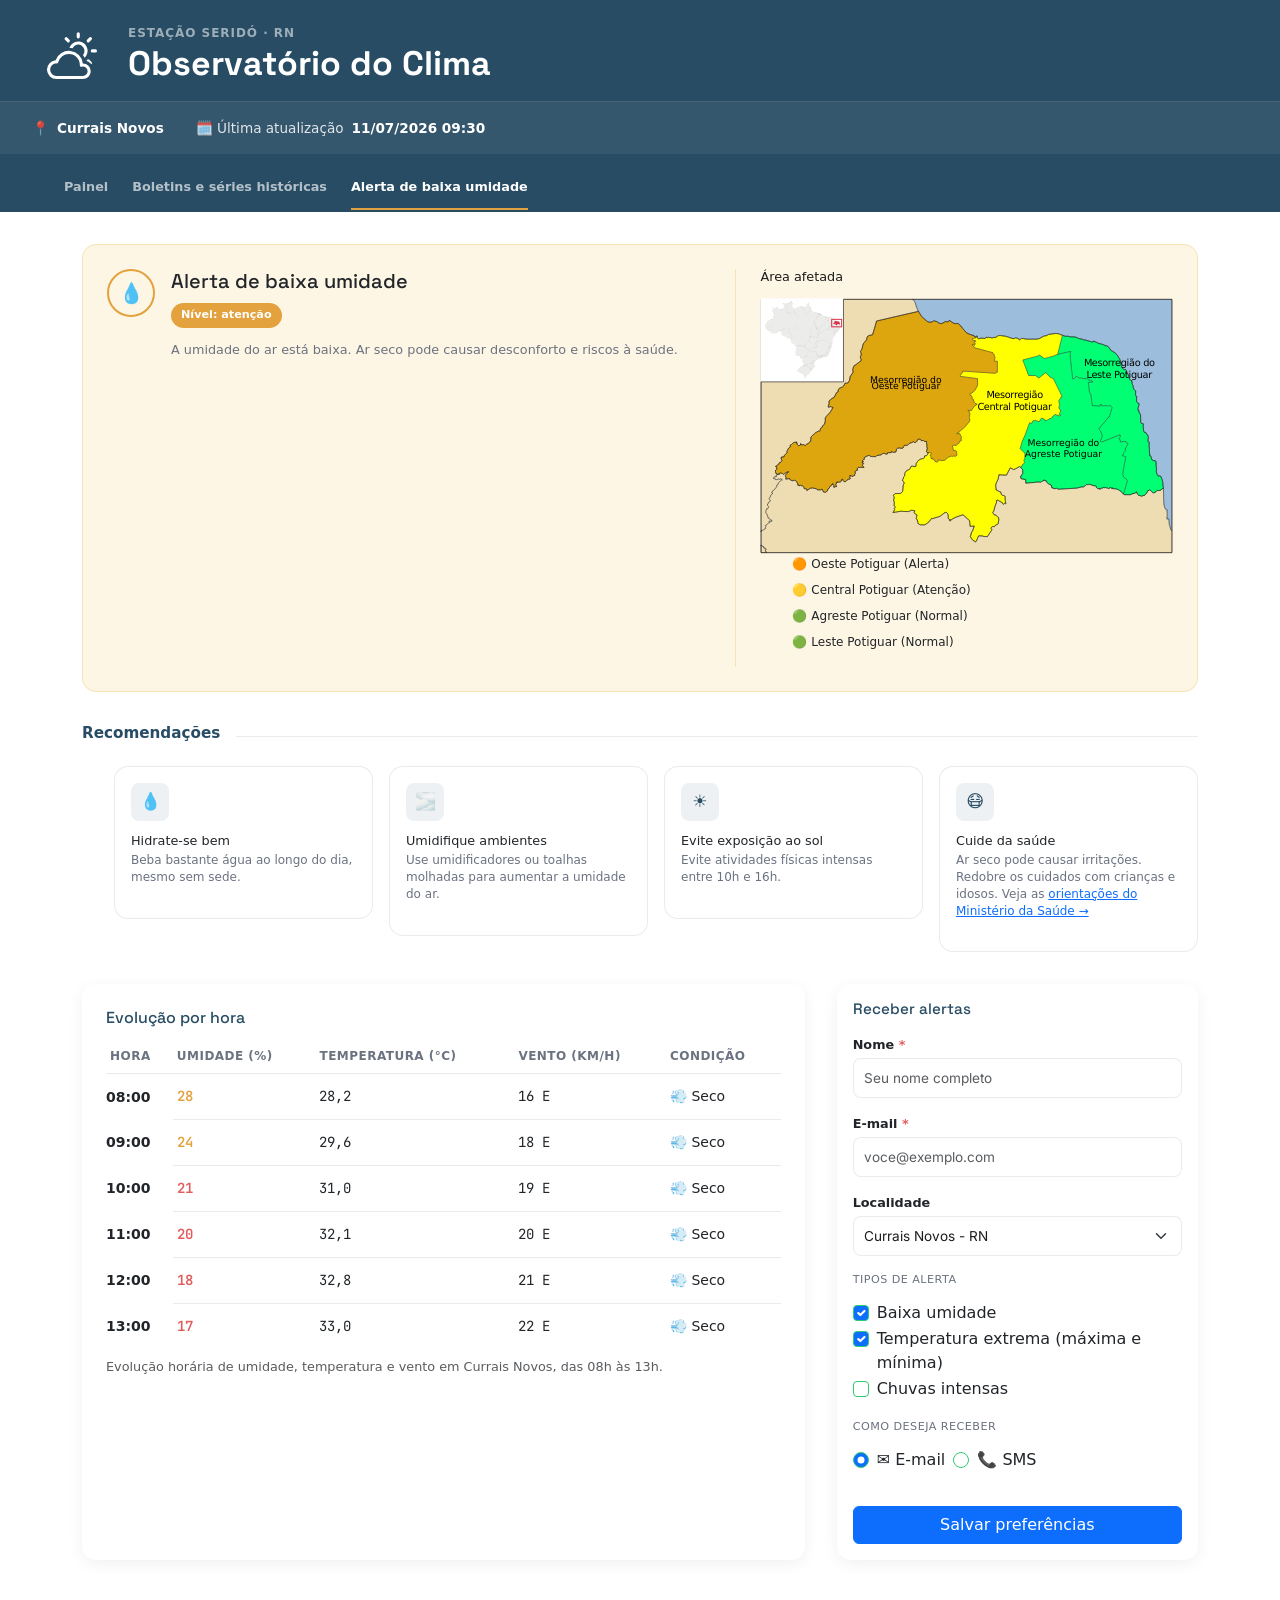
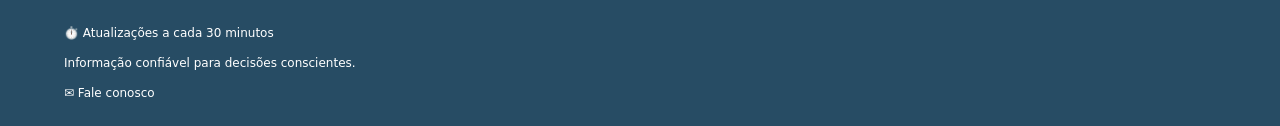
==== commit c09bbd8e: "Co-authored-by: CARLOS EDUARDO <eduardocarlospereira570-creator@users.noreply.github.com>" ====
--- a/alerta/index.html
+++ b/alerta/index.html
@@ -69,8 +69,8 @@
    xmlns:sodipodi="http://sodipodi.sourceforge.net/DTD/sodipodi-0.dtd"
    xmlns:inkscape="http://www.inkscape.org/namespaces/inkscape"
    xml:space="preserve"
-   width="450mm"
-   height="279.4mm"
+   width="160mm"
+   height="100mm"
    style="shape-rendering:geometricPrecision; text-rendering:geometricPrecision; image-rendering:optimizeQuality; fill-rule:evenodd"
    viewBox="0 0 450000 279400"
    id="svg3746"
--- a/style-base.css
+++ b/style-base.css
@@ -1,25 +1,3 @@
-/* ==========================================================================
-   OBSERVATÓRIO DO CLIMA — style-base.css
-   Compartilhado pelas 3 páginas: painel, boletins e alerta.
-   Precisa ser carregado ANTES do CSS específico de cada página no <head>.
-
-   ABORDAGEM MOBILE-FIRST:
-   As regras "soltas" (sem media query) definem o layout para telas
-   pequenas. As media queries usam min-width e vão ACRESCENTANDO
-   complexidade conforme a tela cresce — nunca o contrário.
-   Breakpoints usados no projeto todo: 600px (tablet) e 900px (desktop).
-
-   ÍNDICE:
-   1. RESET E VARIÁVEIS (design tokens)
-   2. BASE (body, tipografia)
-   3. LISTAS (reset genérico)
-   4. CABEÇALHO E RODAPÉ
-   5. CONTAINER GERAL
-   6. COMPONENTES REUTILIZÁVEIS (título de seção, botões, tabela, figure)
-   7. ACESSIBILIDADE (foco por teclado)
-   8. RESPONSIVO (mobile-first: min-width)
-   ========================================================================== */
-
 
 /* ==========================================================================
    1. RESET E VARIÁVEIS (design tokens)
--- a/alerta/style-alerta.css
+++ b/alerta/style-alerta.css
@@ -1,15 +1,4 @@
-/* ==========================================================================
-   OBSERVATÓRIO DO CLIMA — style-alerta.css
-   Estilos EXCLUSIVOS da página alerta/index.html
-   Precisa do style-base.css carregado antes.
-   Mobile-first: base = celular; min-width acrescenta colunas.
-
-   NOTA SOBRE BOOTSTRAP: o formulário "Receber alertas" desta página usa
-   classes do Bootstrap (.form-control, .form-check, .btn) para os campos
-   e o botão de envio — ver README.md para o detalhamento do que é
-   Bootstrap e o que é autoral. As regras abaixo SÓ ajustam detalhes
-   (cor de foco, espaçamento) que o Bootstrap não cobre sozinho.
-   ========================================================================== */
+
 
 /* topo: cartão de alerta + área afetada — 1 coluna no celular */
 .topo-alerta {
